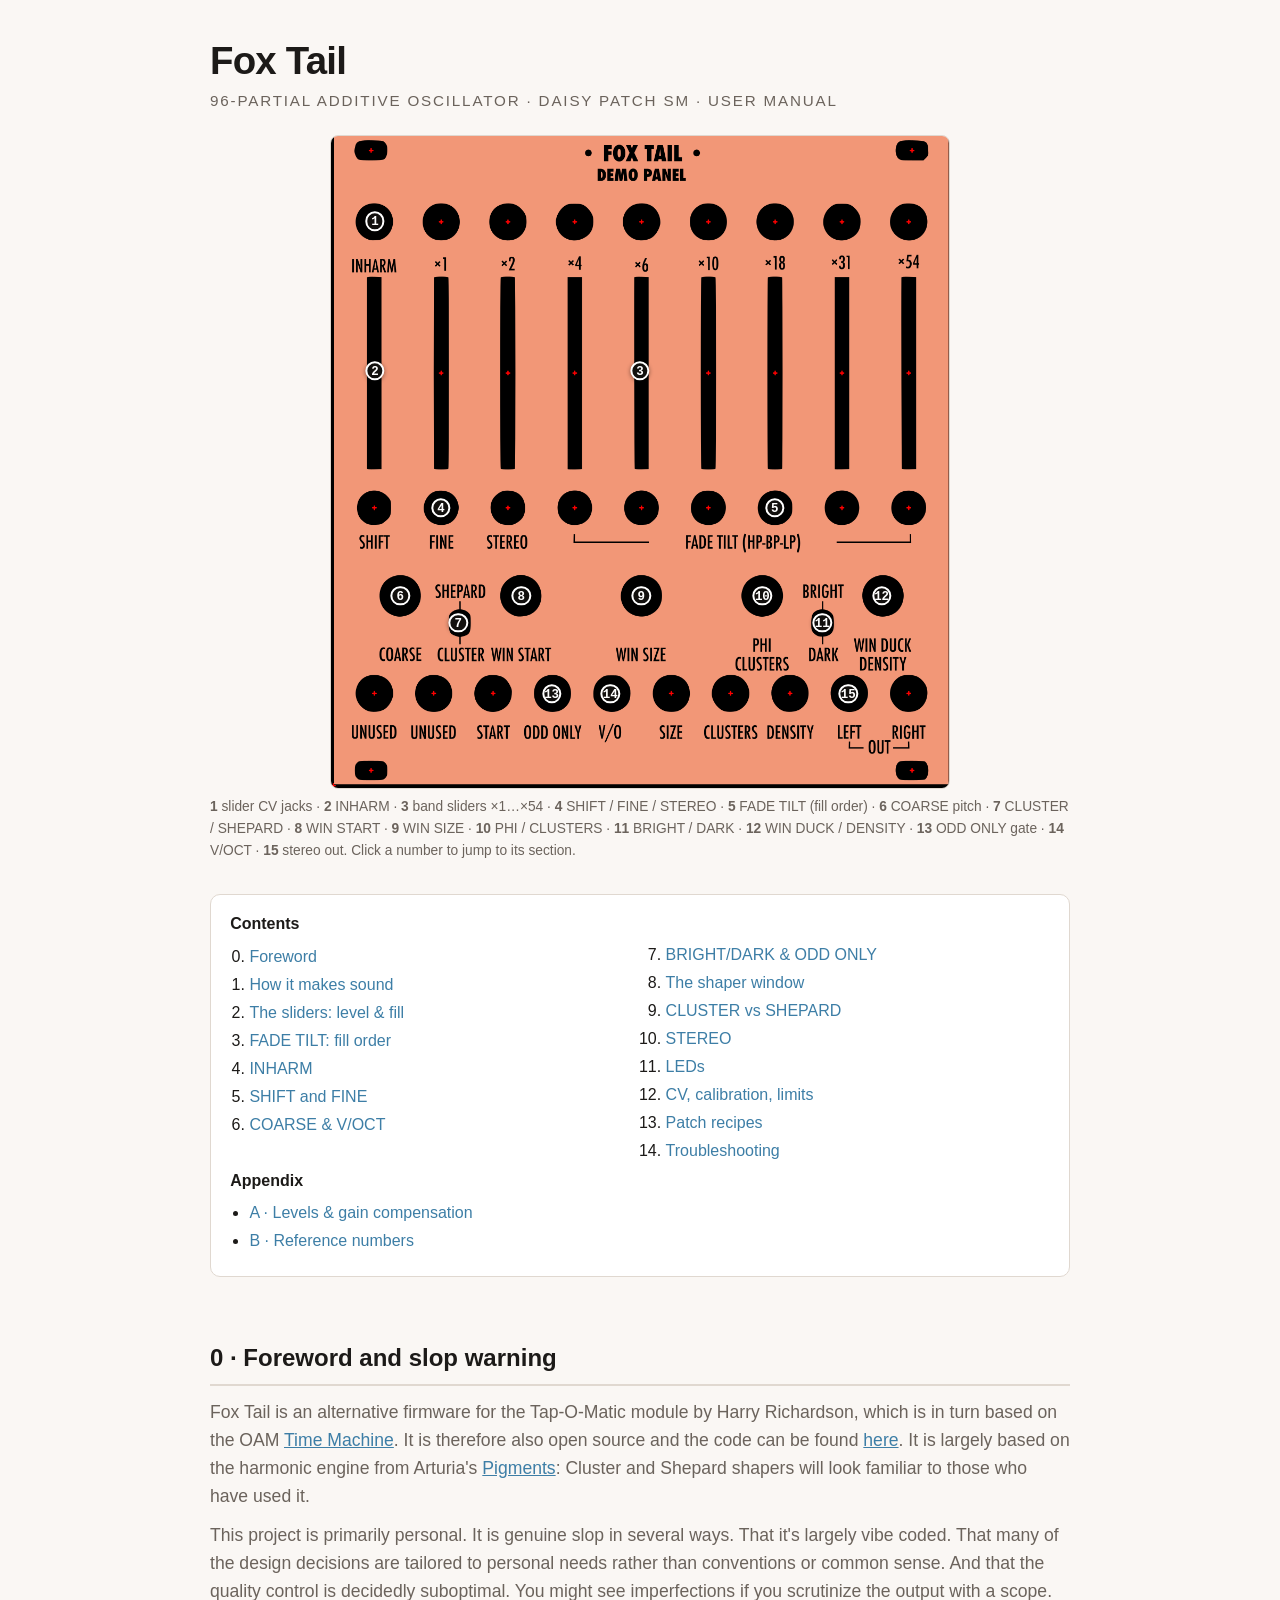
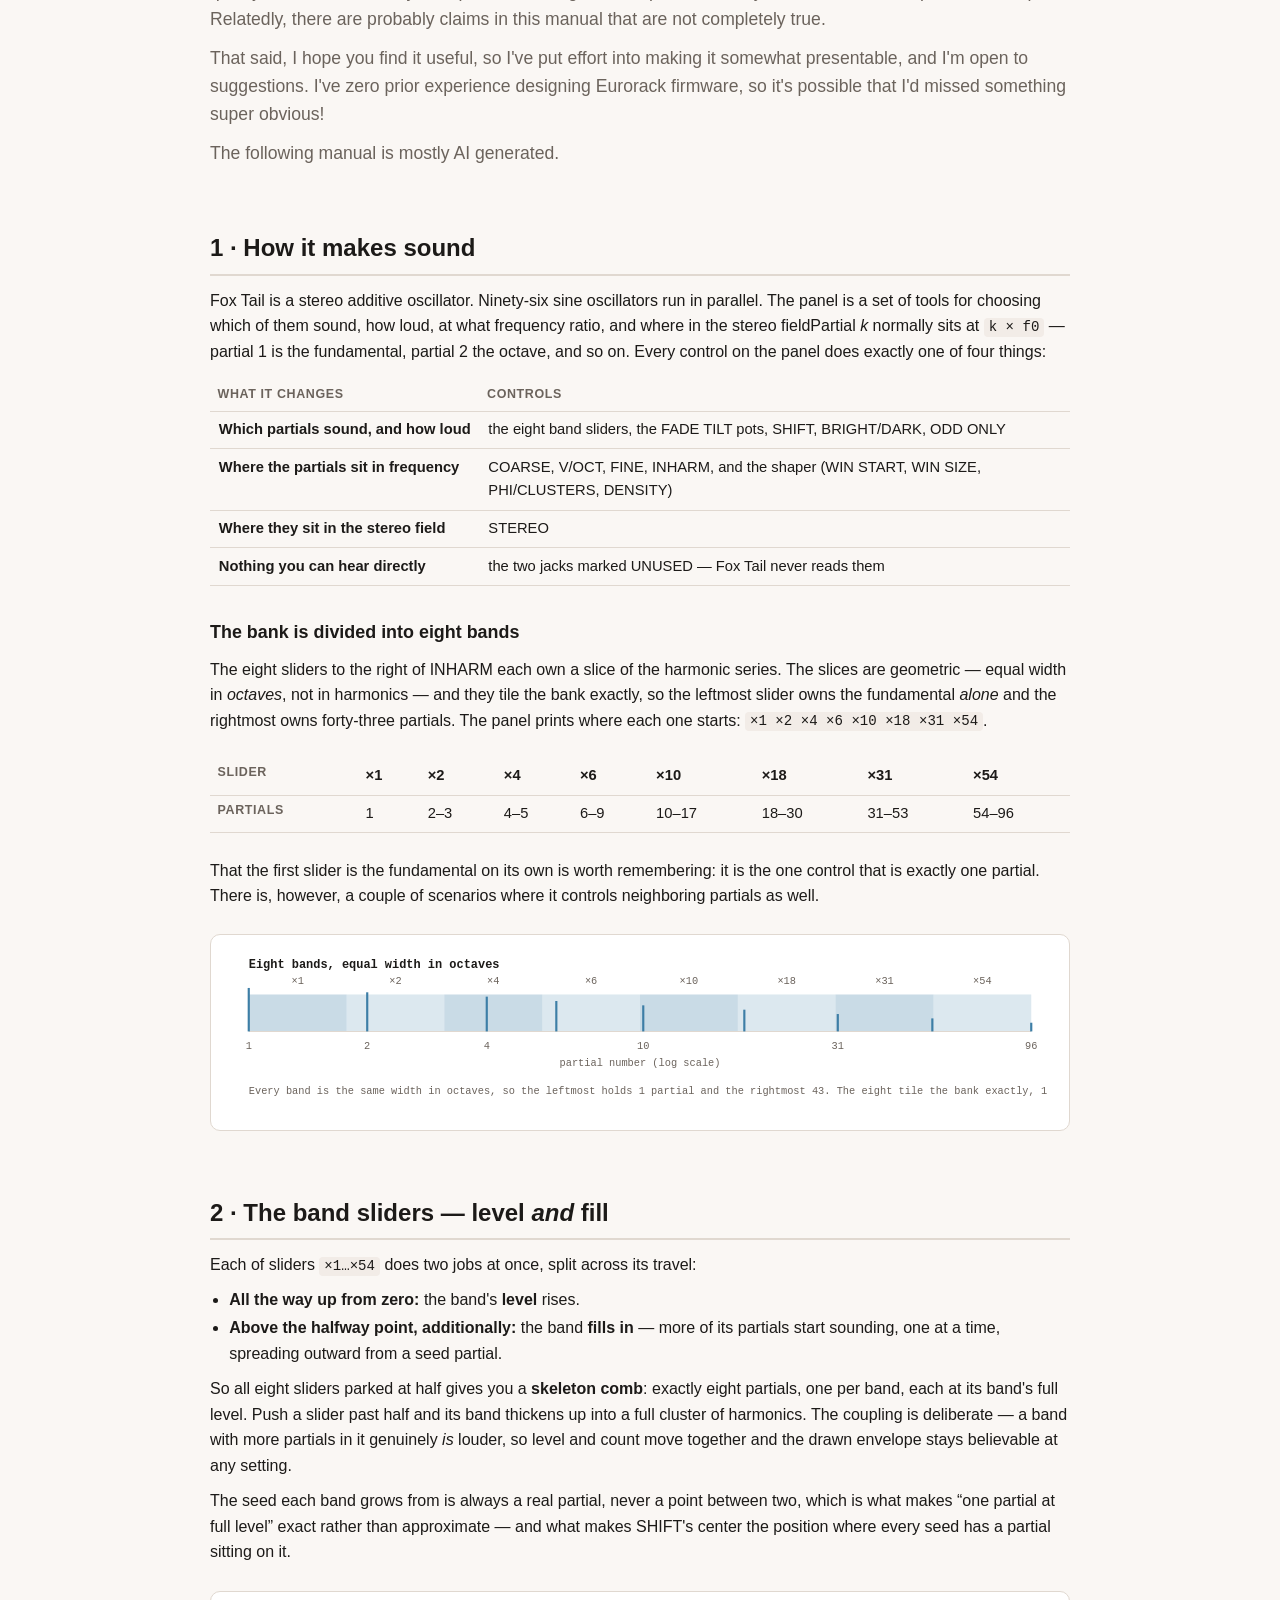
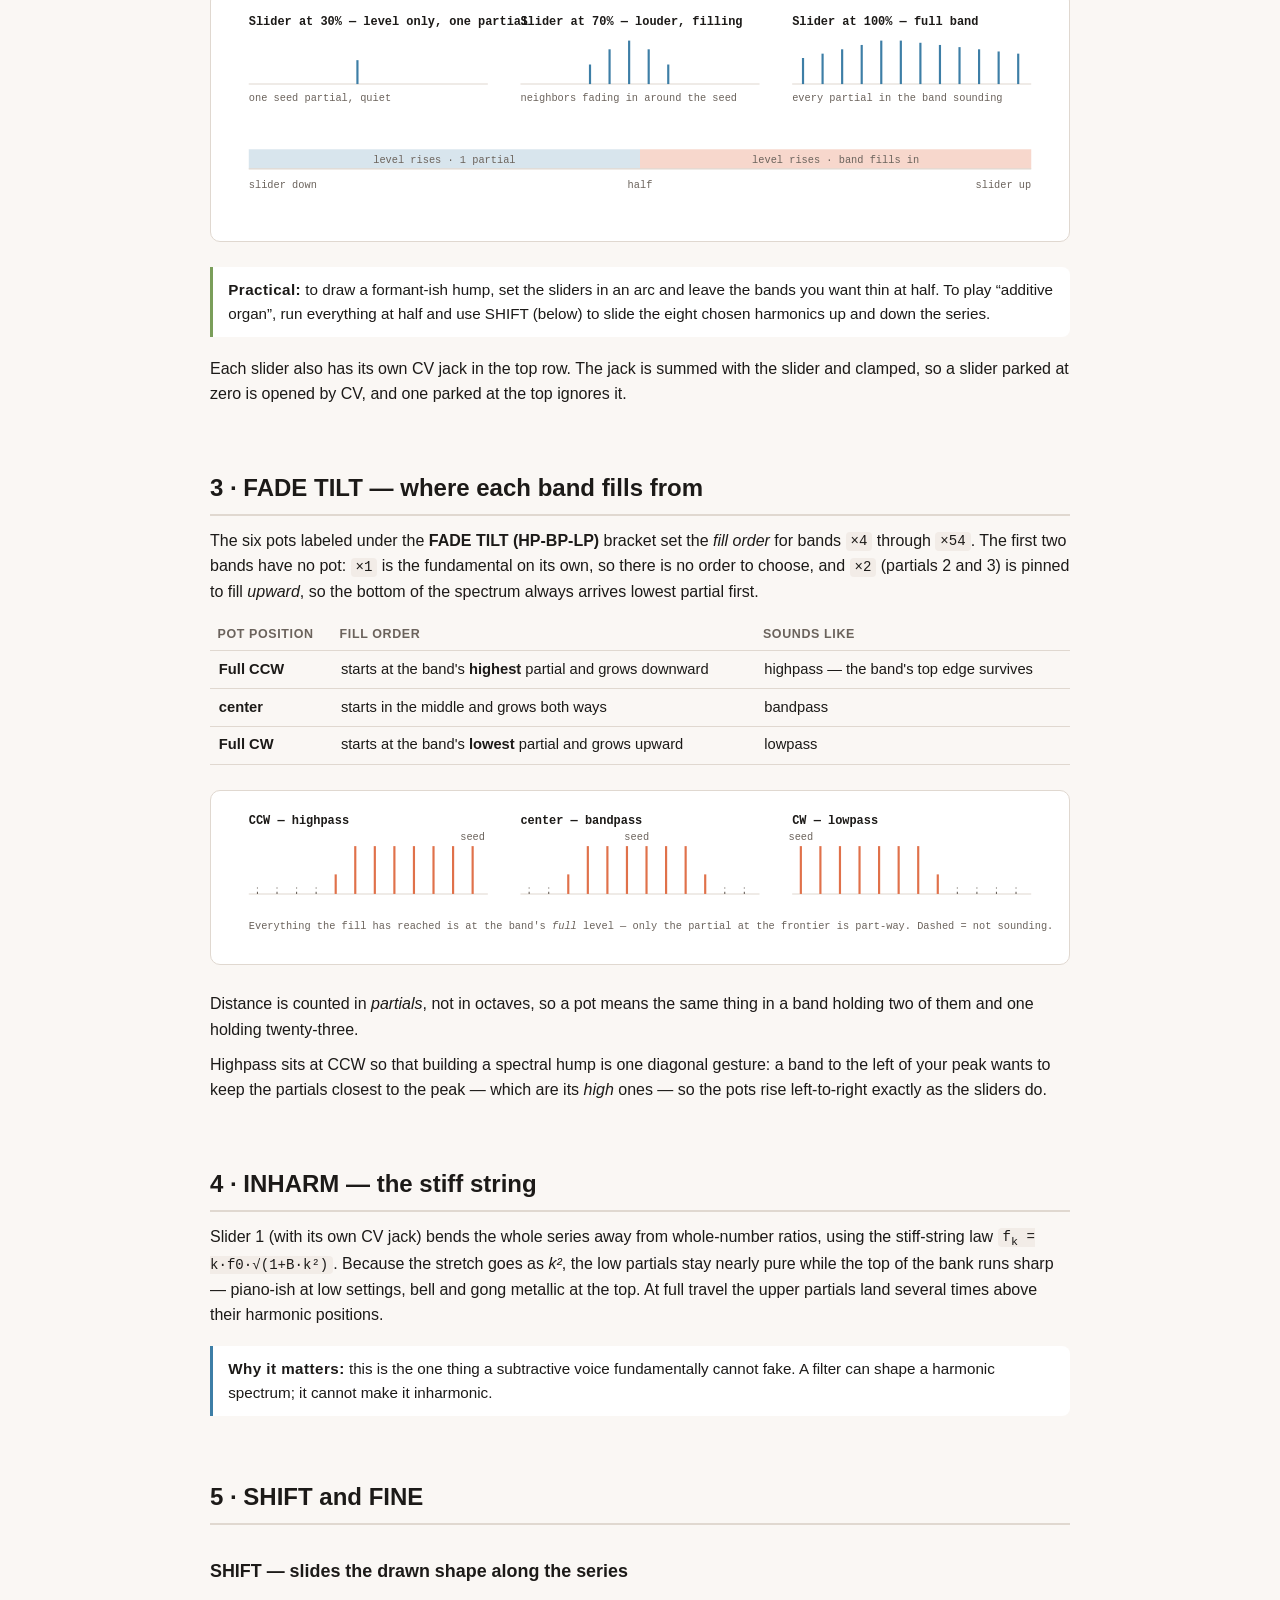
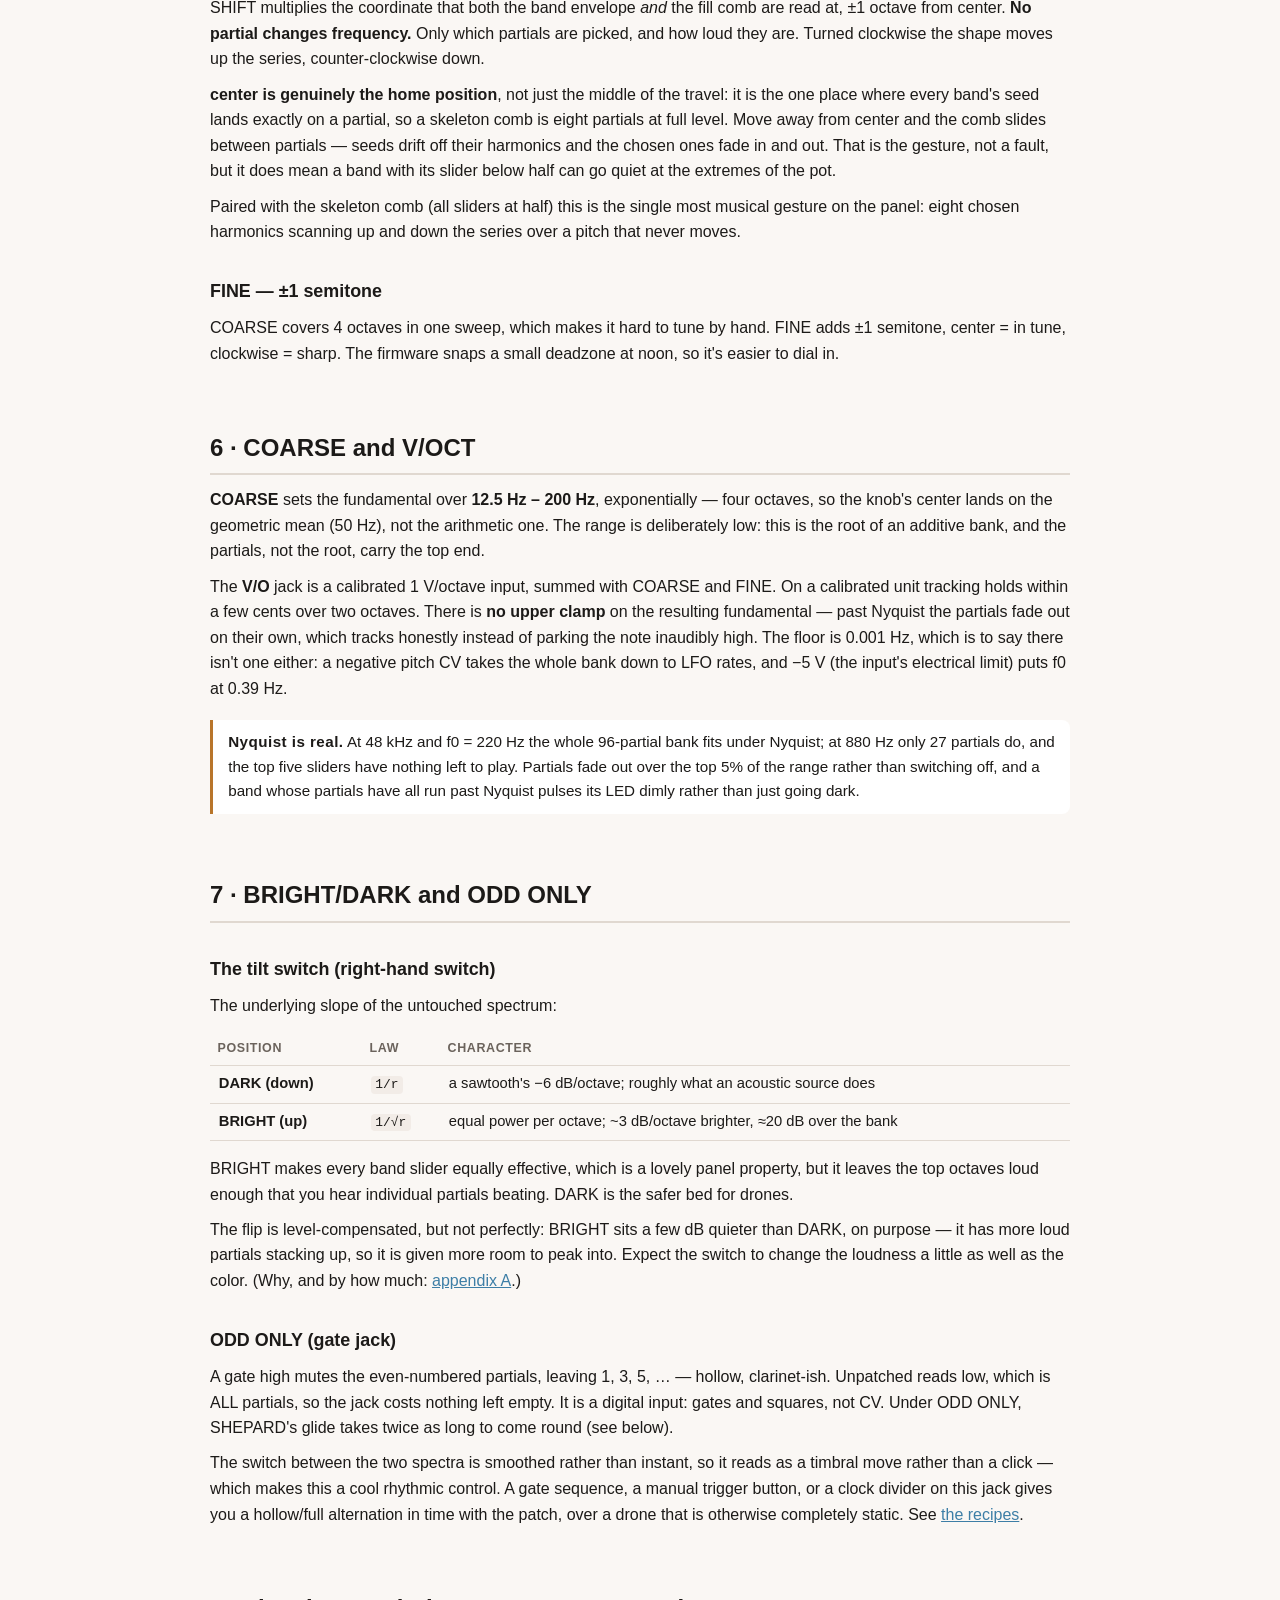
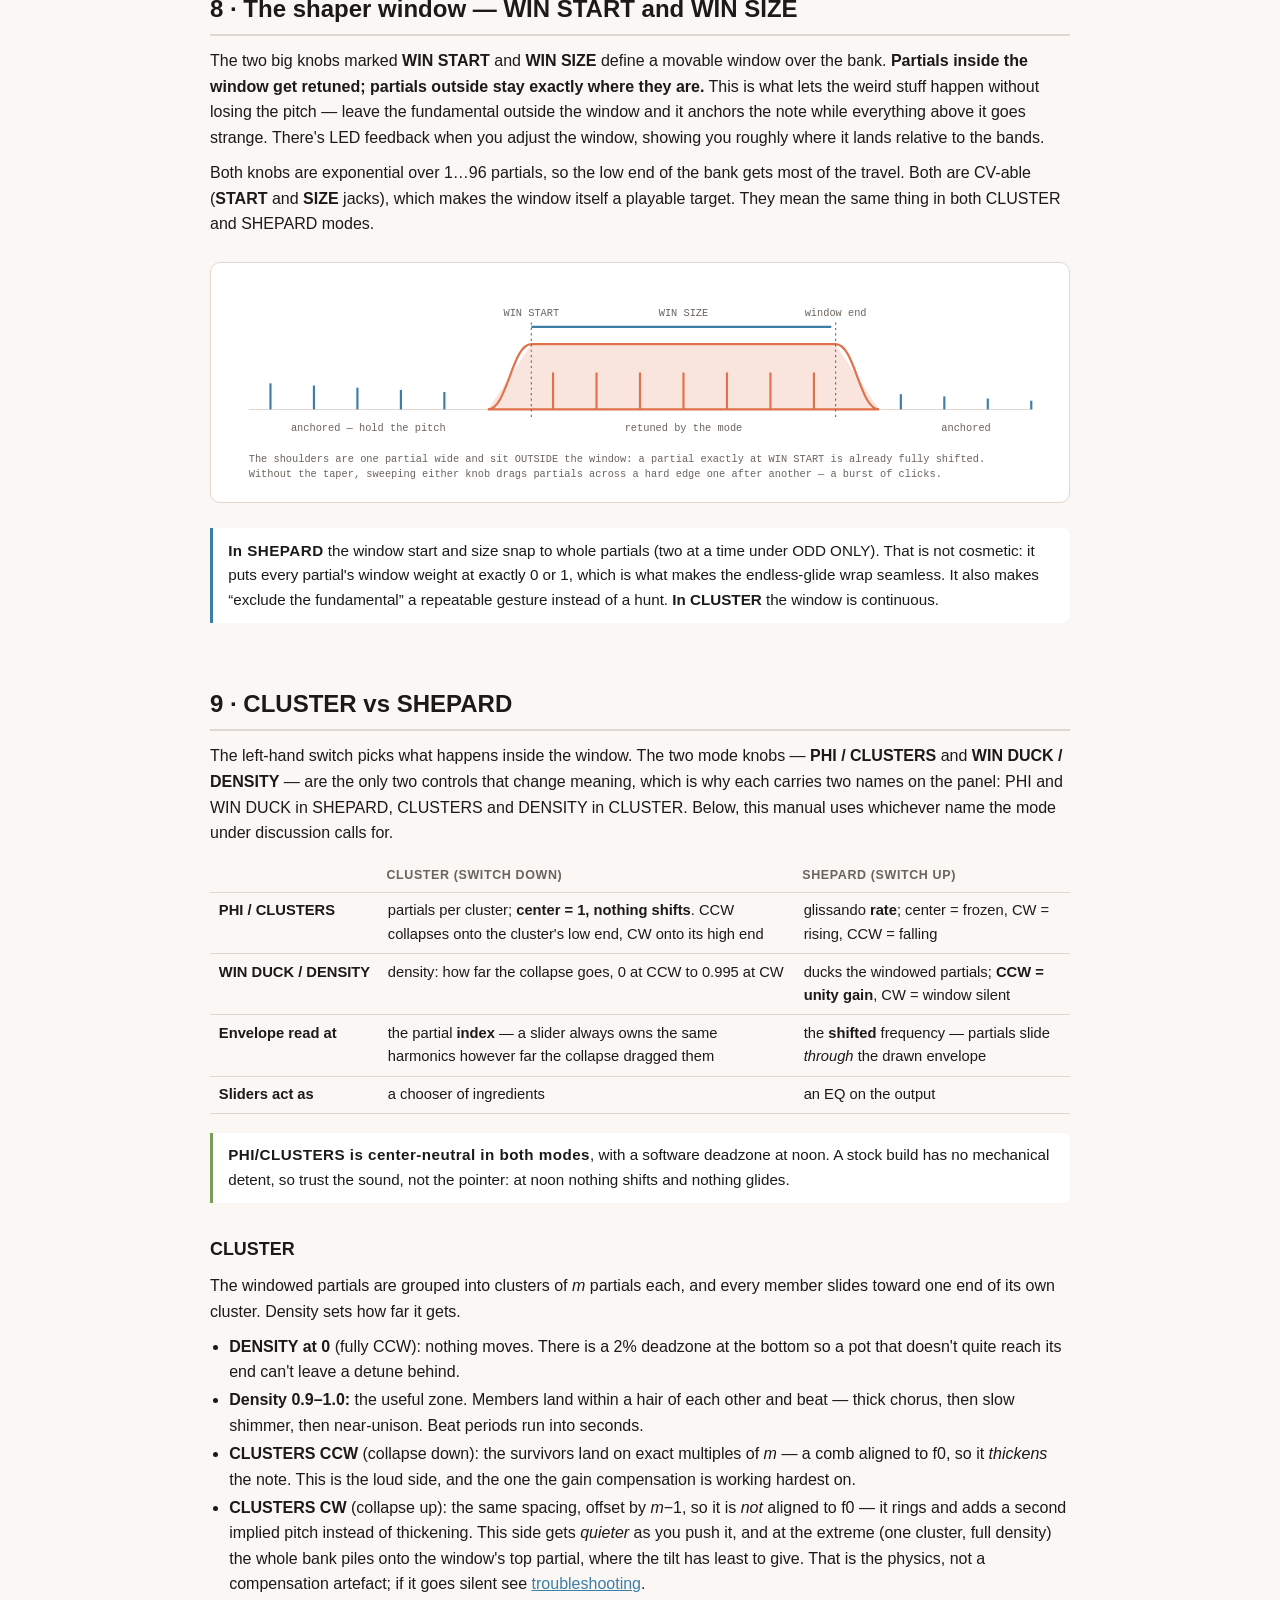
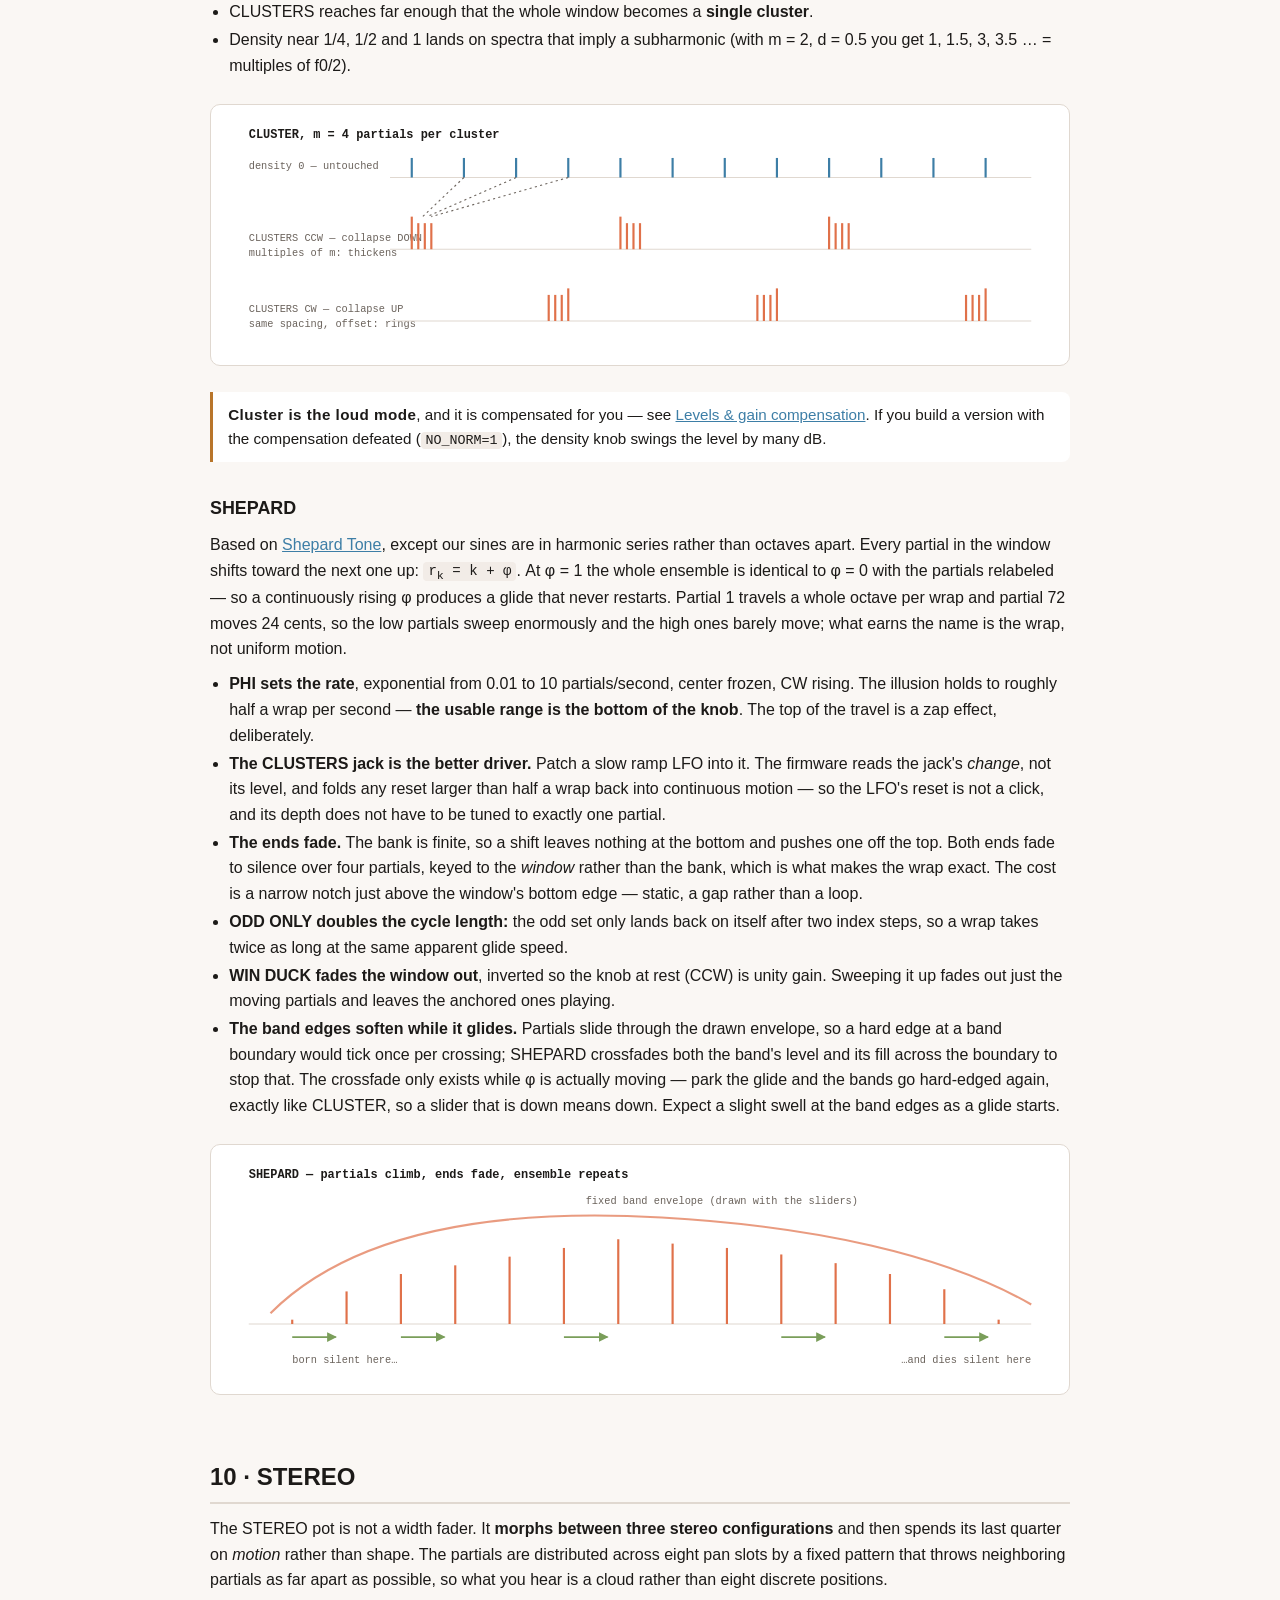
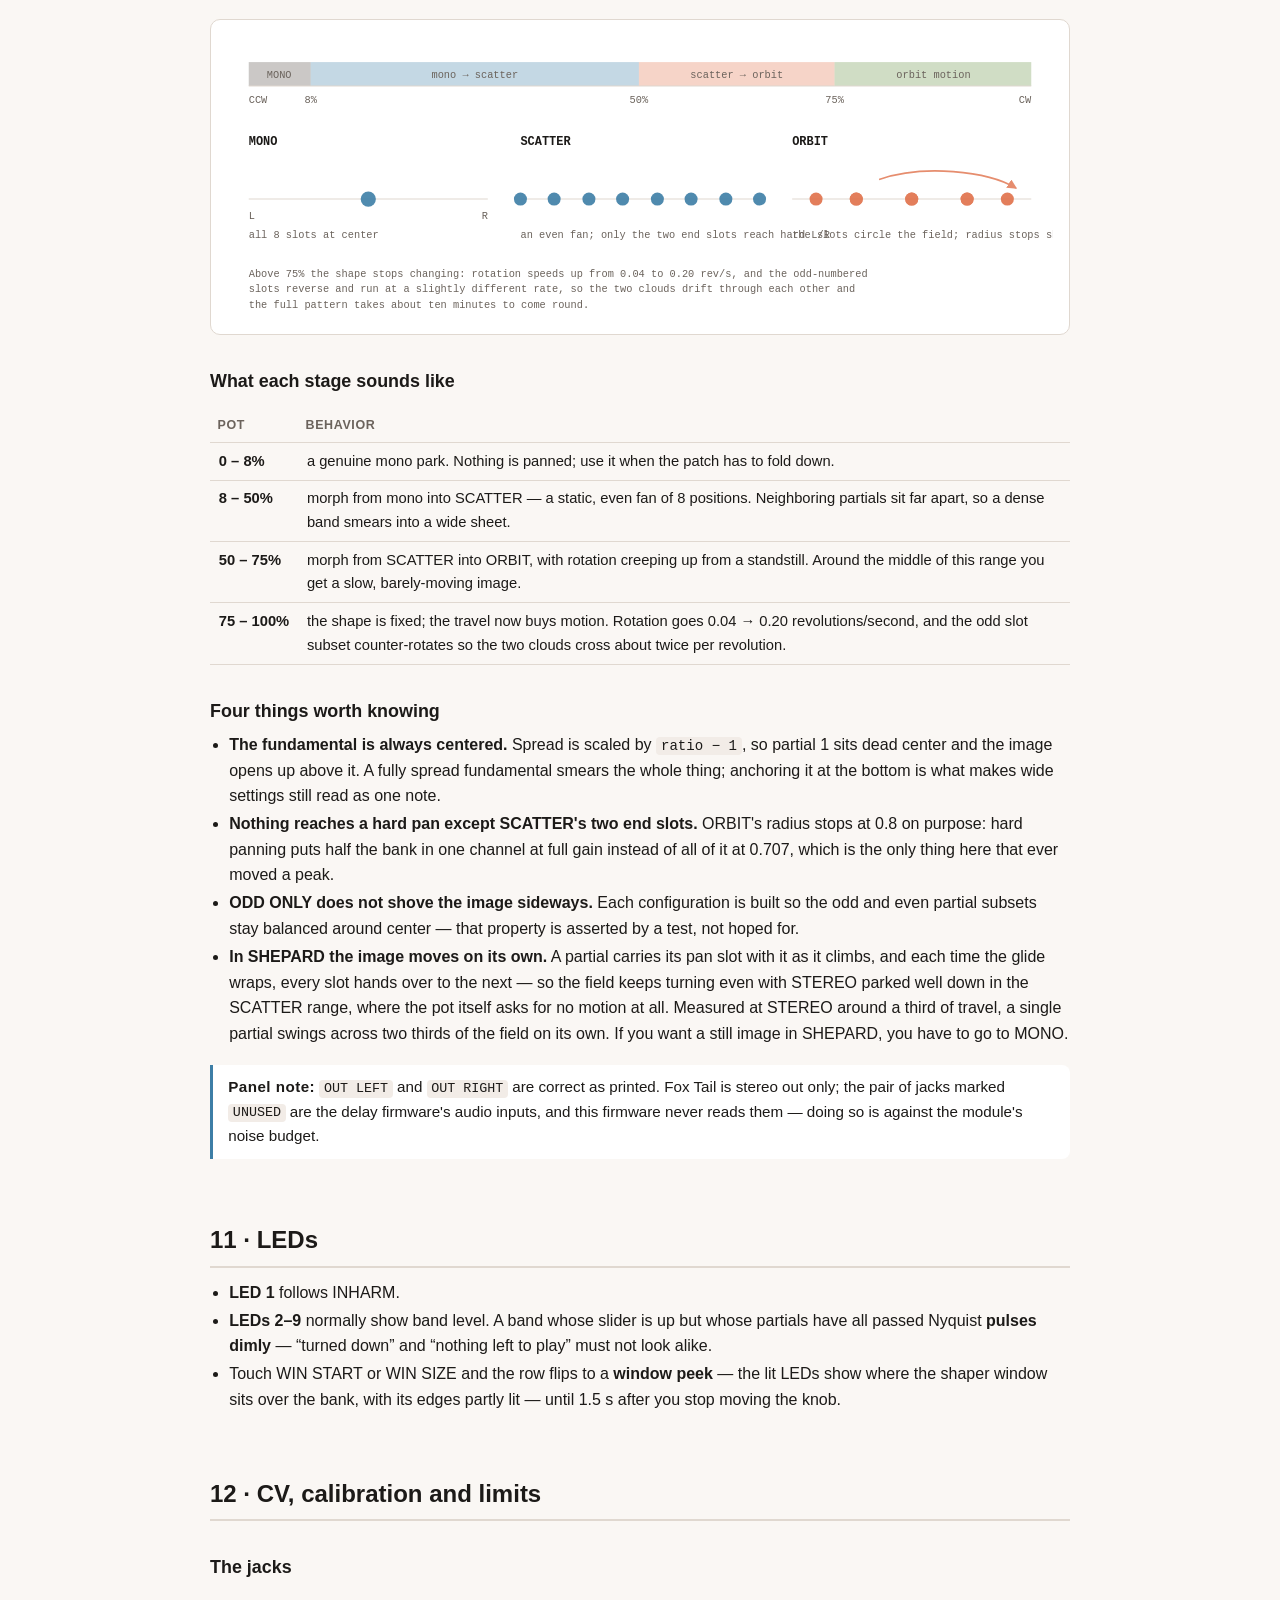
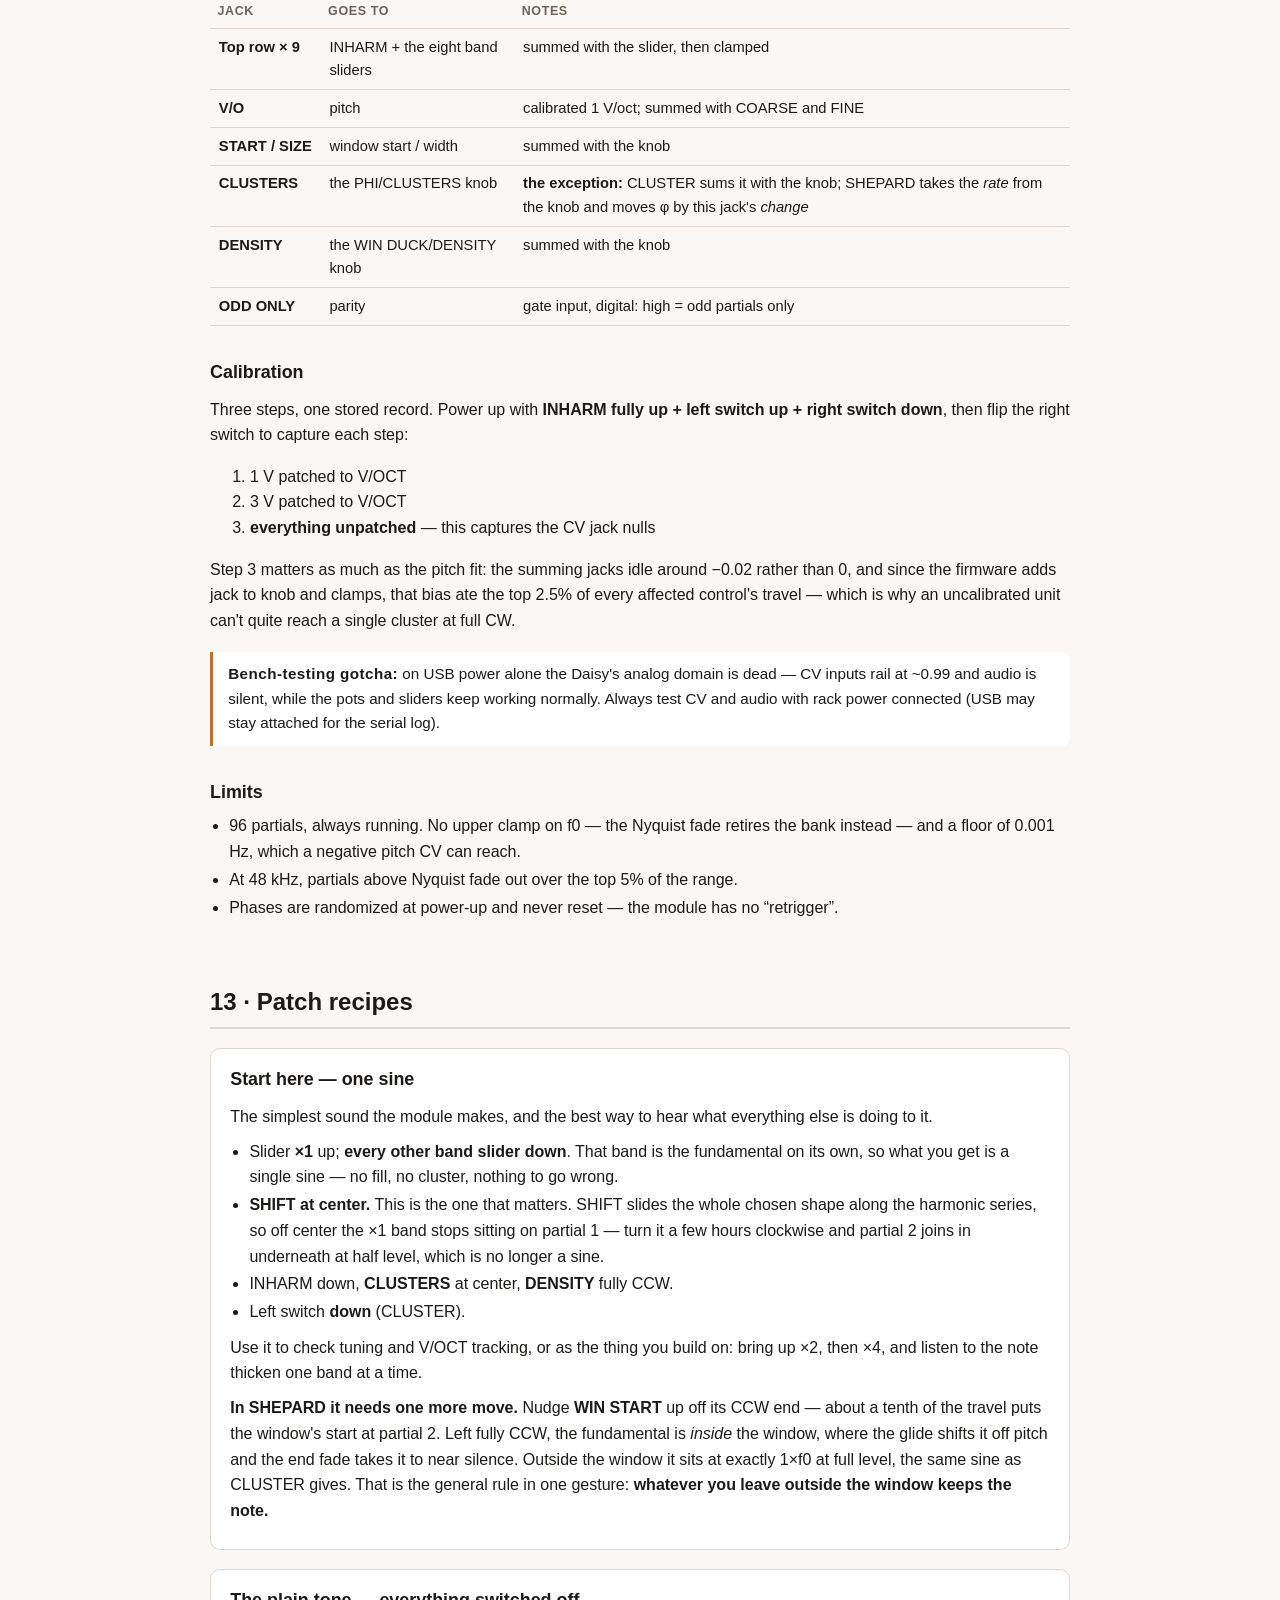
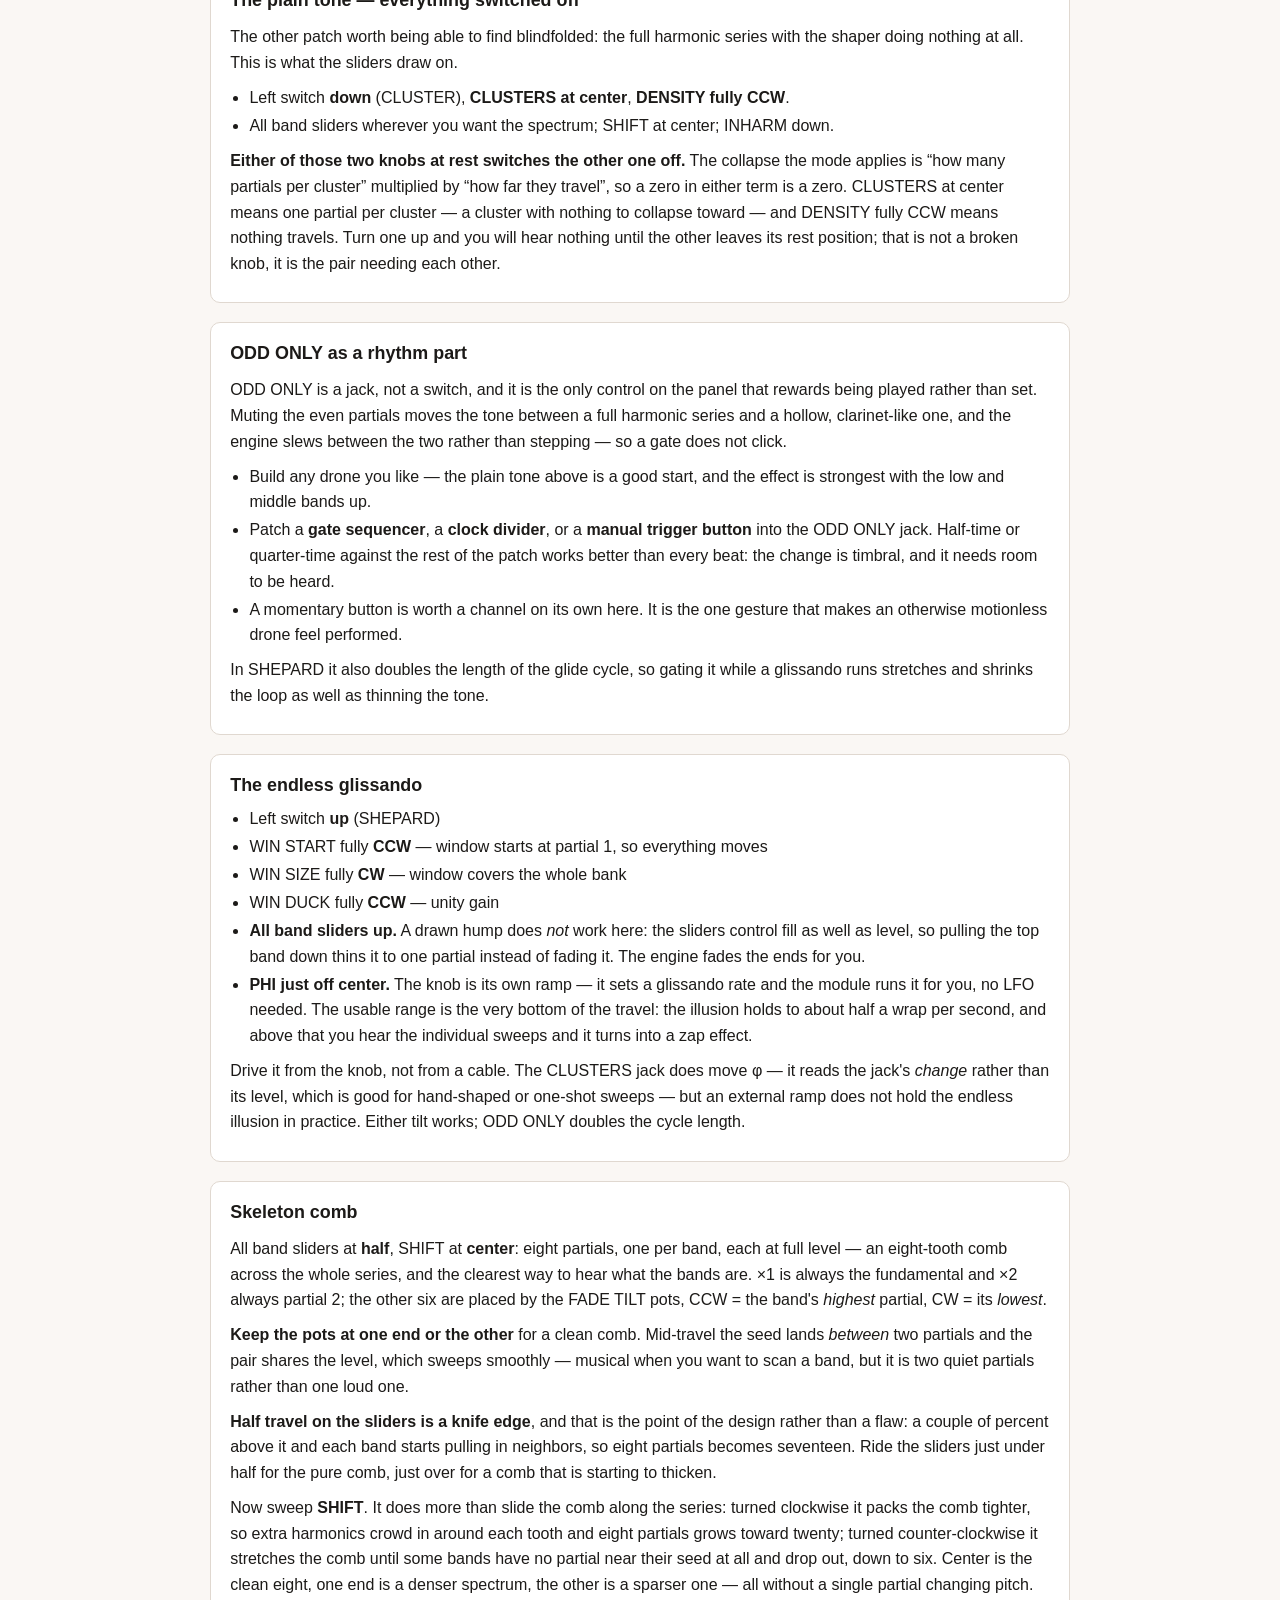
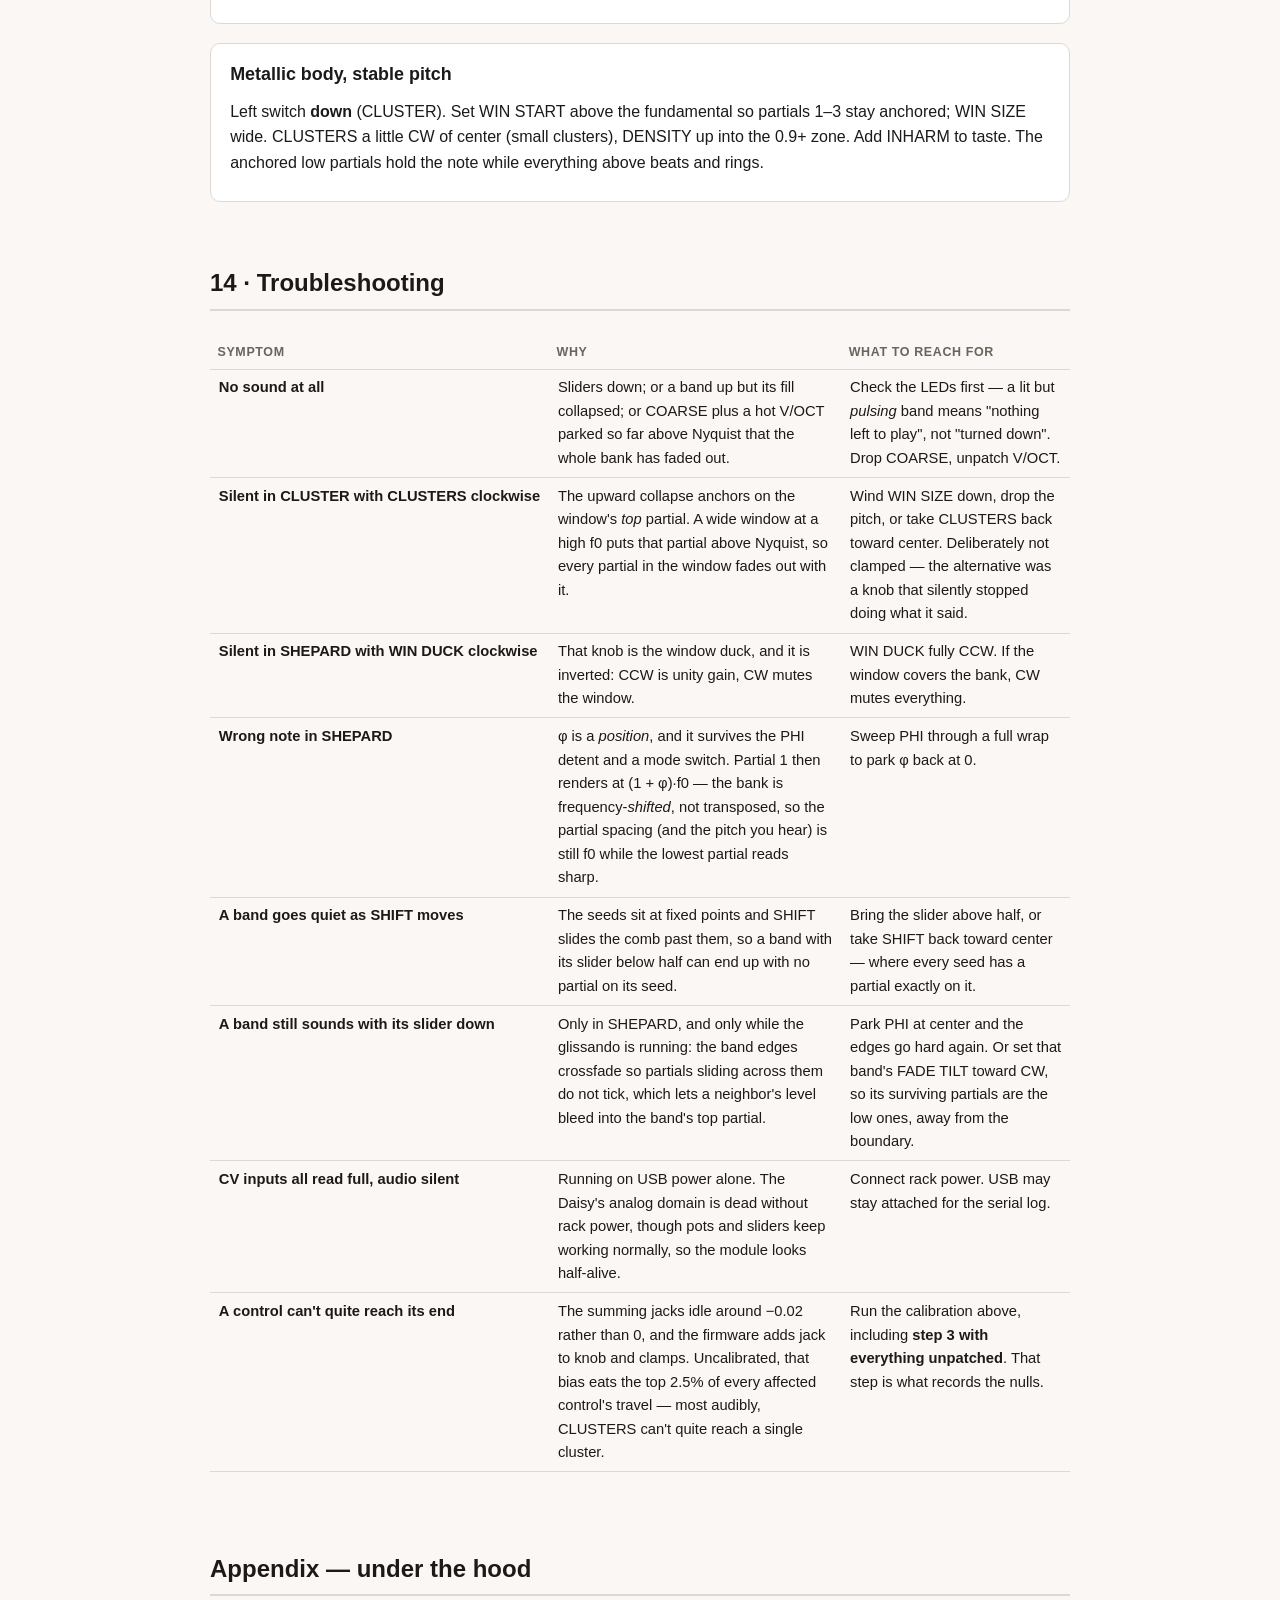
==== docs/fox-tail-manual.html @ 86668f43 "Fox Tail v0.9" ====
<!doctype html>
<html lang="en">
<head>
  <meta charset="utf-8">
  <meta name="viewport" content="width=device-width, initial-scale=1">
  <title>Fox Tail — user manual</title>
  <style>
    :root {
      --bg: #faf7f4;
      --fg: #1c1a18;
      --muted: #6b635c;
      --rule: #e0d8d0;
      --accent: #e0714a;
      --accent2: #3d7ea6;
      --accent3: #7a9e5a;
      --warn: #b8752a;
      --card: #fff;
      --code: #f2ece7;
    }

    @media (prefers-color-scheme: dark) {
      :root {
        --bg: #16140f;
        --fg: #ece7e1;
        --muted: #9d938a;
        --rule: #332e28;
        --accent: #f08a5f;
        --accent2: #6fb2d8;
        --accent3: #9fc47a;
        --warn: #e0a75c;
        --card: #1e1b16;
        --code: #241f1a;
      }
    }

    * {
      box-sizing: border-box
    }

    html {
      scroll-behavior: smooth
    }

    body {
      margin: 0;
      background: var(--bg);
      color: var(--fg);
      font: 16px/1.6 -apple-system, BlinkMacSystemFont, "Segoe UI", Helvetica, Arial, sans-serif;
    }

    .wrap {
      max-width: 900px;
      margin: 0 auto;
      padding: 2rem 1.25rem 6rem
    }

    h1 {
      font-size: 2.4rem;
      line-height: 1.1;
      margin: .2em 0 .1em;
      letter-spacing: -.02em
    }

    h1 .sub {
      display: block;
      font-size: .95rem;
      font-weight: 400;
      letter-spacing: .12em;
      text-transform: uppercase;
      color: var(--muted);
      margin-top: .7em
    }

    h2 {
      font-size: 1.5rem;
      margin: 2.6em 0 .5em;
      padding-bottom: .25em;
      border-bottom: 2px solid var(--rule)
    }

    h3 {
      font-size: 1.12rem;
      margin: 1.8em 0 .3em
    }

    h4 {
      font-size: 1rem;
      margin: 1.4em 0 .2em;
      color: var(--muted);
      text-transform: uppercase;
      letter-spacing: .06em
    }

    p {
      margin: .6em 0
    }

    a {
      color: var(--accent2)
    }

    code, kbd {
      background: var(--code);
      padding: .1em .35em;
      border-radius: 4px;
      font: .88em/1.4 ui-monospace, SFMono-Regular, Menlo, monospace
    }

    .lede {
      font-size: 1.1rem;
      color: var(--muted)
    }

    hr {
      border: 0;
      border-top: 1px solid var(--rule);
      margin: 2.5em 0
    }

    /* ---- table of contents ---- */
    nav.toc {
      background: var(--card);
      border: 1px solid var(--rule);
      border-radius: 10px;
      padding: 1rem 1.2rem;
      margin: 2rem 0
    }

    nav.toc ol {
      margin: .3em 0;
      padding-left: 1.2em;
      columns: 2;
      column-gap: 2rem
    }

    @media (max-width: 600px) {
      nav.toc ol {
        columns: 1
      }
    }

    nav.toc li {
      margin: .15em 0
    }

    nav.toc a {
      text-decoration: none
    }

    nav.toc a:hover {
      text-decoration: underline
    }

    /* ---- panel figure with hotspots ---- */
    figure {
      margin: 1.6em 0
    }

    figcaption {
      font-size: .86rem;
      color: var(--muted);
      margin-top: .5em
    }

    .panelwrap {
      position: relative;
      display: block;
      max-width: 620px;
      margin: 0 auto;
      border: 1px solid var(--rule);
      border-radius: 8px;
      overflow: hidden;
      background: #eda98a
    }

    .panelwrap img {
      display: block;
      width: 100%;
      height: auto
    }

    .hot {
      position: absolute;
      transform: translate(-50%, -50%);
      width: 1.55em;
      height: 1.55em;
      border-radius: 50%;
      background: #12100e;
      color: #fff;
      border: 2px solid #fff;
      font: 700 .78rem/1.45em ui-monospace, Menlo, monospace;
      text-align: center;
      text-decoration: none;
      box-shadow: 0 1px 4px rgba(0, 0, 0, .45)
    }

    .hot:hover {
      background: var(--accent2)
    }

    /* ---- tables ---- */
    table {
      border-collapse: collapse;
      width: 100%;
      margin: 1em 0;
      font-size: .92rem
    }

    th, td {
      text-align: left;
      padding: .45em .6em;
      border-bottom: 1px solid var(--rule);
      vertical-align: top
    }

    th {
      font-size: .78rem;
      text-transform: uppercase;
      letter-spacing: .05em;
      color: var(--muted)
    }

    td.k {
      white-space: nowrap;
      font-weight: 600
    }

    .scroll {
      overflow-x: auto
    }

    /* ---- callouts ---- */
    .note, .warn, .tip {
      border-left: 3px solid var(--accent2);
      background: var(--card);
      padding: .7em 1em;
      margin: 1.2em 0;
      border-radius: 0 8px 8px 0;
      font-size: .95rem
    }

    .warn {
      border-color: var(--warn)
    }

    .tip {
      border-color: var(--accent3)
    }

    .note b:first-child, .warn b:first-child, .tip b:first-child {
      letter-spacing: .03em
    }

    /* ---- diagrams ---- */
    svg {
      display: block;
      max-width: 100%;
      height: auto;
      margin: 0 auto
    }

    .dia {
      background: var(--card);
      border: 1px solid var(--rule);
      border-radius: 10px;
      padding: 1rem
    }

    text {
      fill: var(--fg);
      font: 11px ui-monospace, Menlo, monospace
    }

    text.small {
      font-size: 9.5px;
      fill: var(--muted)
    }

    text.ttl {
      font-size: 11px;
      font-weight: 700
    }

    .ax {
      stroke: var(--rule);
      stroke-width: 1
    }

    .par {
      stroke: var(--accent2);
      stroke-width: 2
    }

    .par2 {
      stroke: var(--accent);
      stroke-width: 2
    }

    .gh {
      stroke: var(--muted);
      stroke-width: 1;
      stroke-dasharray: 2 3
    }

    .fillA {
      fill: var(--accent)
    }

    .fillB {
      fill: var(--accent2)
    }

    .fillC {
      fill: var(--accent3)
    }

    .knob {
      fill: none;
      stroke: var(--fg);
      stroke-width: 1.5
    }

    .recipe {
      background: var(--card);
      border: 1px solid var(--rule);
      border-radius: 10px;
      padding: 1rem 1.2rem;
      margin: 1.2em 0
    }

    .recipe h3 {
      margin-top: 0
    }

    ul.tight {
      margin: .4em 0;
      padding-left: 1.2em
    }

    ul.tight li {
      margin: .15em 0
    }
  </style>
</head>
<body>
<div class="wrap">

  <h1>Fox Tail<span class="sub">96-partial additive oscillator · Daisy Patch SM · user manual</span></h1>

  <figure>
    <div class="panelwrap">
      <img src="../emulator/web/Fox-Tail.png" alt="Fox Tail front panel">
      <!-- hotspots: left%/top% measured against the 1161×1226 panel render -->
      <a class="hot" style="left:7.1%;top:13.1%" href="#cv">1</a>
      <a class="hot" style="left:7.1%;top:36%" href="#inharm">2</a>
      <a class="hot" style="left:50%;top:36%" href="#sliders">3</a>
      <a class="hot" style="left:17.8%;top:57%" href="#globalpots">4</a>
      <a class="hot" style="left:71.8%;top:57%" href="#fade">5</a>
      <a class="hot" style="left:11.2%;top:70.5%" href="#pitch">6</a>
      <a class="hot" style="left:20.6%;top:74.6%" href="#modes">7</a>
      <a class="hot" style="left:30.8%;top:70.5%" href="#window">8</a>
      <a class="hot" style="left:50.2%;top:70.5%" href="#window">9</a>
      <a class="hot" style="left:69.8%;top:70.5%" href="#modes">10</a>
      <a class="hot" style="left:79.5%;top:74.6%" href="#tilt">11</a>
      <a class="hot" style="left:89.1%;top:70.5%" href="#modes">12</a>
      <a class="hot" style="left:35.7%;top:85.5%" href="#tilt">13</a>
      <a class="hot" style="left:45.2%;top:85.5%" href="#pitch">14</a>
      <a class="hot" style="left:83.7%;top:85.5%" href="#stereo">15</a>
    </div>
    <figcaption>
      <b>1</b> slider CV jacks ·
      <b>2</b> INHARM ·
      <b>3</b> band sliders ×1…×54 ·
      <b>4</b> SHIFT / FINE / STEREO ·
      <b>5</b> FADE TILT (fill order) ·
      <b>6</b> COARSE pitch ·
      <b>7</b> CLUSTER / SHEPARD ·
      <b>8</b> WIN START ·
      <b>9</b> WIN SIZE ·
      <b>10</b> PHI / CLUSTERS ·
      <b>11</b> BRIGHT / DARK ·
      <b>12</b> WIN DUCK / DENSITY ·
      <b>13</b> ODD ONLY gate ·
      <b>14</b> V/OCT ·
      <b>15</b> stereo out.
      Click a number to jump to its section.
    </figcaption>
  </figure>

  <nav class="toc">
    <b>Contents</b>
    <ol start="0">
      <li><a href="#intro">Foreword</a></li>
      <li><a href="#overview">How it makes sound</a></li>
      <li><a href="#sliders">The sliders: level &amp; fill</a></li>
      <li><a href="#fade">FADE TILT: fill order</a></li>
      <li><a href="#inharm">INHARM</a></li>
      <li><a href="#globalpots">SHIFT and FINE</a></li>
      <li><a href="#pitch">COARSE &amp; V/OCT</a></li>
      <li><a href="#tilt">BRIGHT/DARK &amp; ODD ONLY</a></li>
      <li><a href="#window">The shaper window</a></li>
      <li><a href="#modes">CLUSTER vs SHEPARD</a></li>
      <li><a href="#stereo">STEREO</a></li>
      <li><a href="#leds">LEDs</a></li>
      <li><a href="#cv">CV, calibration, limits</a></li>
      <li><a href="#recipes">Patch recipes</a></li>
      <li><a href="#trouble">Troubleshooting</a></li>
    </ol>
    <b>Appendix</b>
    <ul class="tight">
      <li><a href="#gain">A · Levels &amp; gain compensation</a></li>
      <li><a href="#ref">B · Reference numbers</a></li>
    </ul>
  </nav>
  <h2 id="intro">0 · Foreword and slop warning</h2>
  <p class="lede">Fox Tail is an alternative firmware for the Tap-O-Matic module by Harry Richardson, which is in turn based on the OAM 
    <a href="https://oamodular.org/products/time-machine">Time Machine</a>.
    It is therefore also open source and the code can be found <a href="https://github.com/ahorseinahospital/Tap-O-Matic-playground">here</a>.
    It is largely based on the harmonic engine from Arturia's <a href="https://www.arturia.com/products/software-instruments/pigments/overview">Pigments</a>: 
    Cluster and Shepard shapers will look familiar to those who have used it.
  </p>
  <p class="lede">
    This project is primarily personal. It is genuine slop in several ways. That it's largely vibe coded. That many of the design decisions are tailored to personal needs
    rather than conventions or common sense. And that the quality control is decidedly suboptimal. You might see imperfections if you scrutinize the output with a scope.
    Relatedly, there are probably claims in this manual that are not completely true.
  </p>
  <p class="lede">
    That said, I hope you find it useful, so I've put effort into making it somewhat presentable, and I'm open to suggestions.
    I've zero prior experience designing Eurorack firmware, so it's possible that I'd missed something super obvious!
  </p>
  <p class="lede">
    The following manual is mostly AI generated.
  </p>
  <h2 id="overview">1 · How it makes sound</h2>

  <p>Fox Tail is a stereo additive oscillator. Ninety-six sine oscillators run in parallel.
    The panel is a set of tools for choosing which of them sound,
    how loud, at what frequency ratio, and where in the stereo fieldPartial <i>k</i> normally sits at
    <code>k × f0</code> — partial 1 is the fundamental, partial 2 the octave, and so on.
    Every control on the panel does exactly one of four things:</p>

  <table>
    <tr>
      <th>What it changes</th>
      <th>Controls</th>
    </tr>
    <tr>
      <td class="k">Which partials sound, and how loud</td>
      <td>the eight band sliders, the FADE TILT pots, SHIFT, BRIGHT/DARK, ODD ONLY</td>
    </tr>
    <tr>
      <td class="k">Where the partials sit in frequency</td>
      <td>COARSE, V/OCT, FINE, INHARM, and the shaper (WIN START, WIN SIZE, PHI/CLUSTERS, DENSITY)</td>
    </tr>
    <tr>
      <td class="k">Where they sit in the stereo field</td>
      <td>STEREO</td>
    </tr>
    <tr>
      <td class="k">Nothing you can hear directly</td>
      <td>the two jacks marked UNUSED — Fox Tail never reads them</td>
    </tr>
  </table>

  <h3>The bank is divided into eight bands</h3>
  <p>The eight sliders to the right of INHARM each own a slice of the harmonic series. The slices are
    geometric — equal width in <em>octaves</em>, not in harmonics — and they tile the bank exactly, so the
    leftmost slider owns the fundamental <em>alone</em> and the rightmost owns forty-three partials. The
    panel prints where each one starts: <code>×1 ×2 ×4 ×6 ×10 ×18 ×31 ×54</code>.</p>

  <div class="scroll">
    <table>
      <tr>
        <th>Slider</th>
        <td class="k">×1</td>
        <td class="k">×2</td>
        <td class="k">×4</td>
        <td class="k">×6</td>
        <td class="k">×10</td>
        <td class="k">×18</td>
        <td class="k">×31</td>
        <td class="k">×54</td>
      </tr>
      <tr>
        <th>Partials</th>
        <td>1</td>
        <td>2–3</td>
        <td>4–5</td>
        <td>6–9</td>
        <td>10–17</td>
        <td>18–30</td>
        <td>31–53</td>
        <td>54–96</td>
      </tr>
    </table>
  </div>

  <p>That the first slider is the fundamental on its own is worth remembering: it is the one control that
    is exactly one partial. There is, however, a couple of scenarios where it controls neighboring partials as well. </p>

  <figure class="dia">
    <svg viewBox="0 0 760 150" role="img" aria-label="Eight geometric bands tiling 96 partials">
      <!-- one band per 90px: each is exactly log2(96)/8 = 0.82 octaves wide -->
      <g>
        <rect x="20" y="40" width="90" height="34" fill="var(--accent2)" opacity=".28"/>
        <rect x="110" y="40" width="90" height="34" fill="var(--accent2)" opacity=".18"/>
        <rect x="200" y="40" width="90" height="34" fill="var(--accent2)" opacity=".28"/>
        <rect x="290" y="40" width="90" height="34" fill="var(--accent2)" opacity=".18"/>
        <rect x="380" y="40" width="90" height="34" fill="var(--accent2)" opacity=".28"/>
        <rect x="470" y="40" width="90" height="34" fill="var(--accent2)" opacity=".18"/>
        <rect x="560" y="40" width="90" height="34" fill="var(--accent2)" opacity=".28"/>
        <rect x="650" y="40" width="90" height="34" fill="var(--accent2)" opacity=".18"/>
      </g>
      <line class="ax" x1="20" y1="74" x2="740" y2="74"/>
      <!-- the first partial of each band, log spaced: x = 20 + 720*log2(k)/log2(96) -->
      <g>
        <line class="par" x1="20" y1="74" x2="20" y2="34"/>
        <line class="par" x1="129" y1="74" x2="129" y2="38"/>
        <line class="par" x1="239" y1="74" x2="239" y2="42"/>
        <line class="par" x1="303" y1="74" x2="303" y2="46"/>
        <line class="par" x1="383" y1="74" x2="383" y2="50"/>
        <line class="par" x1="476" y1="74" x2="476" y2="54"/>
        <line class="par" x1="562" y1="74" x2="562" y2="58"/>
        <line class="par" x1="649" y1="74" x2="649" y2="62"/>
        <line class="par" x1="740" y1="74" x2="740" y2="66"/>
      </g>
      <text class="small" x="20" y="90" text-anchor="middle">1</text>
      <text class="small" x="129" y="90" text-anchor="middle">2</text>
      <text class="small" x="239" y="90" text-anchor="middle">4</text>
      <text class="small" x="383" y="90" text-anchor="middle">10</text>
      <text class="small" x="562" y="90" text-anchor="middle">31</text>
      <text class="small" x="740" y="90" text-anchor="middle">96</text>
      <text class="small" x="380" y="106" text-anchor="middle">partial number (log scale)</text>
      <!-- slider labels, centered on the band each one owns -->
      <g>
        <text class="small" x="65" y="30" text-anchor="middle">×1</text>
        <text class="small" x="155" y="30" text-anchor="middle">×2</text>
        <text class="small" x="245" y="30" text-anchor="middle">×4</text>
        <text class="small" x="335" y="30" text-anchor="middle">×6</text>
        <text class="small" x="425" y="30" text-anchor="middle">×10</text>
        <text class="small" x="515" y="30" text-anchor="middle">×18</text>
        <text class="small" x="605" y="30" text-anchor="middle">×31</text>
        <text class="small" x="695" y="30" text-anchor="middle">×54</text>
      </g>
      <text class="ttl" x="20" y="16">Eight bands, equal width in octaves</text>
      <text class="small" x="20" y="132">Every band is the same width in octaves, so the leftmost holds 1 partial and the rightmost 43. The eight tile the bank exactly, 1 to 96.</text>
    </svg>
  </figure>

  <h2 id="sliders">2 · The band sliders — level <em>and</em> fill</h2>

  <p>Each of sliders <code>×1…×54</code> does two jobs at once, split across its travel:</p>

  <ul class="tight">
    <li><b>All the way up from zero:</b> the band's <b>level</b> rises.</li>
    <li><b>Above the halfway point, additionally:</b> the band <b>fills in</b> — more of its partials
      start sounding, one at a time, spreading outward from a seed partial.
    </li>
  </ul>

  <p>So all eight sliders parked at half gives you a <b>skeleton comb</b>: exactly eight partials, one per
    band, each at its band's full level. Push a slider past half and its band thickens up into a full
    cluster of harmonics. The coupling is deliberate — a band with more partials in it genuinely
    <em>is</em> louder, so level and count move together and the drawn envelope stays believable at any
    setting.</p>

  <p>The seed each band grows from is always a real partial, never a point between two, which is what
    makes “one partial at full level” exact rather than approximate — and what makes SHIFT's center the
    position where every seed has a partial sitting on it.</p>

  <figure class="dia">
    <svg viewBox="0 0 760 200" role="img" aria-label="Slider travel: level below half, fill above half">
      <g>
        <text class="ttl" x="20" y="16">Slider at 30% — level only, one partial</text>
        <line class="ax" x1="20" y1="70" x2="240" y2="70"/>
        <line class="par" x1="120" y1="70" x2="120" y2="48"/>
        <text class="small" x="20" y="86">one seed partial, quiet</text>
      </g>
      <g>
        <text class="ttl" x="270" y="16">Slider at 70% — louder, filling</text>
        <line class="ax" x1="270" y1="70" x2="490" y2="70"/>
        <line class="par" x1="370" y1="70" x2="370" y2="30"/>
        <line class="par" x1="352" y1="70" x2="352" y2="38"/>
        <line class="par" x1="388" y1="70" x2="388" y2="38"/>
        <line class="par" x1="334" y1="70" x2="334" y2="52"/>
        <line class="par" x1="406" y1="70" x2="406" y2="52"/>
        <text class="small" x="270" y="86">neighbors fading in around the seed</text>
      </g>
      <g>
        <text class="ttl" x="520" y="16">Slider at 100% — full band</text>
        <line class="ax" x1="520" y1="70" x2="740" y2="70"/>
        <g class="par">
          <line x1="530" y1="70" x2="530" y2="46"/>
          <line x1="548" y1="70" x2="548" y2="42"/>
          <line x1="566" y1="70" x2="566" y2="38"/>
          <line x1="584" y1="70" x2="584" y2="34"/>
          <line x1="602" y1="70" x2="602" y2="30"/>
          <line x1="620" y1="70" x2="620" y2="30"/>
          <line x1="638" y1="70" x2="638" y2="32"/>
          <line x1="656" y1="70" x2="656" y2="34"/>
          <line x1="674" y1="70" x2="674" y2="36"/>
          <line x1="692" y1="70" x2="692" y2="38"/>
          <line x1="710" y1="70" x2="710" y2="40"/>
          <line x1="728" y1="70" x2="728" y2="42"/>
        </g>
        <text class="small" x="520" y="86">every partial in the band sounding</text>
      </g>
      <!-- travel bar -->
      <g>
        <rect x="20" y="130" width="360" height="18" fill="var(--accent2)" opacity=".2"/>
        <rect x="380" y="130" width="360" height="18" fill="var(--accent)" opacity=".28"/>
        <line class="ax" x1="20" y1="148" x2="740" y2="148"/>
        <text class="small" x="200" y="143" text-anchor="middle">level rises · 1 partial</text>
        <text class="small" x="560" y="143" text-anchor="middle">level rises · band fills in</text>
        <text class="small" x="20" y="166">slider down</text>
        <text class="small" x="380" y="166" text-anchor="middle">half</text>
        <text class="small" x="740" y="166" text-anchor="end">slider up</text>
      </g>
    </svg>
  </figure>

  <div class="tip"><b>Practical:</b> to draw a formant-ish hump, set the sliders in an arc and leave the
    bands you want thin at half. To play “additive organ”, run everything at half and use SHIFT (below)
    to slide the eight chosen harmonics up and down the series.
  </div>

  <p>Each slider also has its own CV jack in the top row. The jack is summed with the slider and
    clamped, so a slider parked at zero is opened by CV, and one parked at the top ignores it.</p>

  <h2 id="fade">3 · FADE TILT — where each band fills from</h2>

  <p>The six pots labeled under the <b>FADE TILT (HP-BP-LP)</b> bracket set the <em>fill order</em> for
    bands <code>×4</code> through <code>×54</code>. The first two bands have no pot: <code>×1</code> is the
    fundamental on its own, so there is no order to choose, and <code>×2</code> (partials 2 and 3) is
    pinned to fill <em>upward</em>, so the bottom of the spectrum always arrives lowest partial first.</p>

  <table>
    <tr>
      <th>Pot position</th>
      <th>Fill order</th>
      <th>Sounds like</th>
    </tr>
    <tr>
      <td class="k">Full CCW</td>
      <td>starts at the band's <b>highest</b> partial and grows downward</td>
      <td>highpass — the band's top edge survives</td>
    </tr>
    <tr>
      <td class="k">center</td>
      <td>starts in the middle and grows both ways</td>
      <td>bandpass</td>
    </tr>
    <tr>
      <td class="k">Full CW</td>
      <td>starts at the band's <b>lowest</b> partial and grows upward</td>
      <td>lowpass</td>
    </tr>
  </table>

  <figure class="dia">
    <svg viewBox="0 0 760 130" role="img" aria-label="Fill order: highpass, bandpass, lowpass">
      <g>
        <text class="ttl" x="20" y="16">CCW — highpass</text>
        <line class="ax" x1="20" y1="80" x2="240" y2="80"/>
        <g class="gh">
          <line x1="28" y1="80" x2="28" y2="74"/>
          <line x1="46" y1="80" x2="46" y2="74"/>
          <line x1="64" y1="80" x2="64" y2="74"/>
          <line x1="82" y1="80" x2="82" y2="74"/>
        </g>
        <g class="par2">
          <line x1="100" y1="80" x2="100" y2="62"/>
          <line x1="118" y1="80" x2="118" y2="36"/>
          <line x1="136" y1="80" x2="136" y2="36"/>
          <line x1="154" y1="80" x2="154" y2="36"/>
          <line x1="172" y1="80" x2="172" y2="36"/>
          <line x1="190" y1="80" x2="190" y2="36"/>
          <line x1="208" y1="80" x2="208" y2="36"/>
          <line x1="226" y1="80" x2="226" y2="36"/>
        </g>
        <text class="small" x="226" y="30" text-anchor="middle">seed</text>
      </g>
      <g>
        <text class="ttl" x="270" y="16">center — bandpass</text>
        <line class="ax" x1="270" y1="80" x2="490" y2="80"/>
        <g class="gh">
          <line x1="278" y1="80" x2="278" y2="74"/>
          <line x1="296" y1="80" x2="296" y2="74"/>
          <line x1="458" y1="80" x2="458" y2="74"/>
          <line x1="476" y1="80" x2="476" y2="74"/>
        </g>
        <g class="par2">
          <line x1="314" y1="80" x2="314" y2="62"/>
          <line x1="440" y1="80" x2="440" y2="62"/>
          <line x1="332" y1="80" x2="332" y2="36"/>
          <line x1="350" y1="80" x2="350" y2="36"/>
          <line x1="368" y1="80" x2="368" y2="36"/>
          <line x1="386" y1="80" x2="386" y2="36"/>
          <line x1="404" y1="80" x2="404" y2="36"/>
          <line x1="422" y1="80" x2="422" y2="36"/>
        </g>
        <text class="small" x="377" y="30" text-anchor="middle">seed</text>
      </g>
      <g>
        <text class="ttl" x="520" y="16">CW — lowpass</text>
        <line class="ax" x1="520" y1="80" x2="740" y2="80"/>
        <g class="par2">
          <line x1="528" y1="80" x2="528" y2="36"/>
          <line x1="546" y1="80" x2="546" y2="36"/>
          <line x1="564" y1="80" x2="564" y2="36"/>
          <line x1="582" y1="80" x2="582" y2="36"/>
          <line x1="600" y1="80" x2="600" y2="36"/>
          <line x1="618" y1="80" x2="618" y2="36"/>
          <line x1="636" y1="80" x2="636" y2="36"/>
          <line x1="654" y1="80" x2="654" y2="62"/>
        </g>
        <g class="gh">
          <line x1="672" y1="80" x2="672" y2="74"/>
          <line x1="690" y1="80" x2="690" y2="74"/>
          <line x1="708" y1="80" x2="708" y2="74"/>
          <line x1="726" y1="80" x2="726" y2="74"/>
        </g>
        <text class="small" x="528" y="30" text-anchor="middle">seed</text>
      </g>
      <text class="small" x="20" y="112">Everything the fill has reached is at the band's
        <tspan font-style="italic">full</tspan>
        level — only the partial at the frontier is part-way. Dashed = not sounding.
      </text>
    </svg>
  </figure>

  <p>Distance is counted in <em>partials</em>, not in octaves, so a pot means the same thing in a band
    holding two of them and one holding twenty-three.</p>

  <p>Highpass sits at CCW so that building a spectral hump is one diagonal gesture: a band to the left
    of your peak wants to keep the partials closest to the peak — which are its <em>high</em> ones — so
    the pots rise left-to-right exactly as the sliders do.</p>

  <h2 id="inharm">4 · INHARM — the stiff string</h2>

  <p>Slider 1 (with its own CV jack) bends the whole series away from whole-number ratios, using the
    stiff-string law <code>f<sub>k</sub> = k·f0·√(1+B·k²)</code>. Because the stretch goes as <i>k²</i>,
    the low partials stay nearly pure while the top of the bank runs sharp — piano-ish at low settings,
    bell and gong metallic at the top. At full travel the upper partials land several times above their
    harmonic positions.</p>

  <div class="note"><b>Why it matters:</b> this is the one thing a subtractive voice fundamentally cannot
    fake. A filter can shape a harmonic spectrum; it cannot make it inharmonic.
  </div>

  <h2 id="globalpots">5 · SHIFT and FINE</h2>

  <h3>SHIFT — slides the drawn shape along the series</h3>
  <p>SHIFT multiplies the coordinate that both the band envelope <em>and</em> the fill comb are read at,
    ±1 octave from center. <b>No partial changes frequency.</b> Only which partials are picked, and how
    loud they are. Turned clockwise the shape moves up the series, counter-clockwise down.</p>
  <p><b>center is genuinely the home position</b>, not just the middle of the travel: it is the one
    place where every band's seed lands exactly on a partial, so a skeleton comb is eight partials at full
    level. Move away from center and the comb slides between partials — seeds drift off their harmonics
    and the chosen ones fade in and out. That is the gesture, not a fault, but it does mean a band with
    its slider below half can go quiet at the extremes of the pot.</p>
  <p>Paired with the skeleton comb (all sliders at half) this is the single most musical gesture on the
    panel: eight chosen harmonics scanning up and down the series over a pitch that never moves.</p>

  <h3>FINE — ±1 semitone</h3>
  <p>COARSE covers 4 octaves in one sweep, which makes it hard to tune by hand. FINE adds
    ±1 semitone, center = in tune, clockwise = sharp. The firmware snaps a small deadzone at noon, so
    it's easier to dial in.</p>

  <h2 id="pitch">6 · COARSE and V/OCT</h2>

  <p><b>COARSE</b> sets the fundamental over <b>12.5 Hz – 200 Hz</b>, exponentially — four octaves, so the
    knob's center lands on the geometric mean (50 Hz), not the arithmetic one. The range is deliberately
    low: this is the root of an additive bank, and the partials, not the root, carry the top end.</p>

  <p>The <b>V/O</b> jack is a calibrated 1 V/octave input, summed with COARSE and FINE. On a calibrated
    unit tracking holds within a few cents over two octaves. There is <b>no upper clamp</b> on the
    resulting fundamental — past Nyquist the partials fade out on their own, which tracks honestly instead
    of parking the note inaudibly high. The floor is 0.001 Hz, which is to say there isn't one either: a
    negative pitch CV takes the whole bank down to LFO rates, and −5 V (the input's electrical limit) puts
    f0 at 0.39 Hz.</p>

  <div class="warn"><b>Nyquist is real.</b> At 48 kHz and f0 = 220 Hz the whole 96-partial bank fits
    under Nyquist; at 880 Hz only 27 partials do, and the top five sliders have nothing left to play.
    Partials fade out over the top 5% of the range rather than switching off, and a band whose partials
    have all run past Nyquist pulses its LED dimly rather than just going dark.
  </div>

  <h2 id="tilt">7 · BRIGHT/DARK and ODD ONLY</h2>

  <h3>The tilt switch (right-hand switch)</h3>
  <p>The underlying slope of the untouched spectrum:</p>
  <table>
    <tr>
      <th>Position</th>
      <th>Law</th>
      <th>Character</th>
    </tr>
    <tr>
      <td class="k">DARK (down)</td>
      <td><code>1/r</code></td>
      <td>a sawtooth's −6 dB/octave; roughly what an acoustic source does</td>
    </tr>
    <tr>
      <td class="k">BRIGHT (up)</td>
      <td><code>1/√r</code></td>
      <td>equal power per octave; ~3 dB/octave brighter, ≈20 dB over the bank</td>
    </tr>
  </table>
  <p>BRIGHT makes every band slider equally effective, which is a lovely panel property, but it leaves
    the top octaves loud enough that you hear individual partials beating. DARK is the safer bed for
    drones.</p>

  <p>The flip is level-compensated, but not perfectly: BRIGHT sits a few dB quieter than DARK, on purpose
    — it has more loud partials stacking up, so it is given more room to peak into. Expect the switch to
    change the loudness a little as well as the color. (Why, and by how much:
    <a href="#gain">appendix A</a>.)</p>

  <h3>ODD ONLY (gate jack)</h3>
  <p>A gate high mutes the even-numbered partials, leaving 1, 3, 5, … — hollow, clarinet-ish. Unpatched
    reads low, which is ALL partials, so the jack costs nothing left empty. It is a digital input: gates
    and squares, not CV. Under ODD ONLY, SHEPARD's glide takes twice as long to come round (see below).</p>

  <p>The switch between the two spectra is smoothed rather than
    instant, so it reads as a timbral move rather than a click — which makes this a cool rhythmic control.
    A gate sequence, a manual trigger button, or a clock divider on this
    jack gives you a hollow/full alternation in time with the patch, over a drone that is otherwise
    completely static. See <a href="#recipes">the recipes</a>.</p>

  <h2 id="window">8 · The shaper window — WIN START and WIN SIZE</h2>

  <p>The two big knobs marked <b>WIN START</b> and <b>WIN SIZE</b> define a movable window over the
    bank. <b>Partials inside the window get retuned; partials outside stay exactly where they are.</b>
    This is what lets the weird stuff happen without losing the pitch — leave the fundamental outside the
    window and it anchors the note while everything above it goes strange. There's LED feedback when you adjust the window,
    showing you roughly where it lands relative to the bands.</p>

  <p>Both knobs are exponential over 1…96 partials, so the low end of the bank gets most of the travel.
    Both are CV-able (<b>START</b> and <b>SIZE</b> jacks), which makes the window
    itself a playable target. They mean the same thing in both CLUSTER and SHEPARD modes.</p>

  <figure class="dia">
    <svg viewBox="0 0 760 190" role="img" aria-label="The shaper window over the partial bank">
      <line class="ax" x1="20" y1="120" x2="740" y2="120"/>
      <!-- window shading with tapered shoulders -->
      <path d="M240,120 L280,60 L560,60 L600,120 Z" fill="var(--accent)" opacity=".18"/>
      <path d="M240,120 C258,120 262,60 280,60 L560,60 C578,60 582,120 600,120 Z" fill="none" stroke="var(--accent)" stroke-width="2"/>
      <line class="gh" x1="280" y1="40" x2="280" y2="130"/>
      <line class="gh" x1="560" y1="40" x2="560" y2="130"/>
      <text class="small" x="280" y="34" text-anchor="middle">WIN START</text>
      <text class="small" x="420" y="34" text-anchor="middle">WIN SIZE</text>
      <text class="small" x="560" y="34" text-anchor="middle">window end</text>
      <line class="par" x1="280" y1="44" x2="556" y2="44" marker-end=""/>
      <!-- partials -->
      <g class="par">
        <line x1="40" y1="120" x2="40" y2="96"/>
        <line x1="80" y1="120" x2="80" y2="98"/>
        <line x1="120" y1="120" x2="120" y2="100"/>
        <line x1="160" y1="120" x2="160" y2="102"/>
        <line x1="200" y1="120" x2="200" y2="104"/>
      </g>
      <g class="par2">
        <line x1="300" y1="120" x2="300" y2="86"/>
        <line x1="340" y1="120" x2="340" y2="86"/>
        <line x1="380" y1="120" x2="380" y2="86"/>
        <line x1="420" y1="120" x2="420" y2="86"/>
        <line x1="460" y1="120" x2="460" y2="86"/>
        <line x1="500" y1="120" x2="500" y2="86"/>
        <line x1="540" y1="120" x2="540" y2="86"/>
      </g>
      <g class="par">
        <line x1="620" y1="120" x2="620" y2="106"/>
        <line x1="660" y1="120" x2="660" y2="108"/>
        <line x1="700" y1="120" x2="700" y2="110"/>
        <line x1="740" y1="120" x2="740" y2="112"/>
      </g>
      <text class="small" x="130" y="140" text-anchor="middle">anchored — hold the pitch</text>
      <text class="small" x="420" y="140" text-anchor="middle">retuned by the mode</text>
      <text class="small" x="680" y="140" text-anchor="middle">anchored</text>
      <text class="small" x="20" y="168">The shoulders are one partial wide and sit OUTSIDE the window: a partial exactly at WIN START is already fully shifted.</text>
      <text class="small" x="20" y="182">Without the taper, sweeping either knob drags partials across a hard edge one after another — a burst of clicks.</text>
    </svg>
  </figure>

  <div class="note"><b>In SHEPARD</b> the window start and size snap to whole partials (two at a time
    under ODD ONLY). That is not cosmetic: it puts every partial's window weight at exactly 0 or 1, which
    is what makes the endless-glide wrap seamless. It also makes “exclude the fundamental” a repeatable
    gesture instead of a hunt. <b>In CLUSTER</b> the window is continuous.
  </div>

  <h2 id="modes">9 · CLUSTER vs SHEPARD</h2>

  <p>The left-hand switch picks what happens inside the window. The two mode knobs — <b>PHI / CLUSTERS</b>
    and <b>WIN DUCK / DENSITY</b> — are the only two controls that change meaning, which is why each
    carries two names on the panel: PHI and WIN DUCK in SHEPARD, CLUSTERS and DENSITY in CLUSTER. Below,
    this manual uses whichever name the mode under discussion calls for.</p>

  <table>
    <tr>
      <th></th>
      <th>CLUSTER (switch down)</th>
      <th>SHEPARD (switch up)</th>
    </tr>
    <tr>
      <td class="k">PHI / CLUSTERS</td>
      <td>partials per cluster; <b>center = 1, nothing shifts</b>. CCW collapses onto the cluster's low end, CW onto its high end</td>
      <td>glissando <b>rate</b>; center = frozen, CW = rising, CCW = falling</td>
    </tr>
    <tr>
      <td class="k">WIN DUCK / DENSITY</td>
      <td>density: how far the collapse goes, 0 at CCW to 0.995 at CW</td>
      <td>ducks the windowed partials; <b>CCW = unity gain</b>, CW = window silent</td>
    </tr>
    <tr>
      <td class="k">Envelope read at</td>
      <td>the partial <b>index</b> — a slider always owns the same harmonics however far the collapse dragged them</td>
      <td>the <b>shifted</b> frequency — partials slide <em>through</em> the drawn envelope</td>
    </tr>
    <tr>
      <td class="k">Sliders act as</td>
      <td>a chooser of ingredients</td>
      <td>an EQ on the output</td>
    </tr>
  </table>

  <div class="tip"><b>PHI/CLUSTERS is center-neutral in both modes</b>, with a software deadzone at noon. A
    stock build has no mechanical detent, so trust the sound, not the pointer: at noon nothing shifts and
    nothing glides.
  </div>

  <h3>CLUSTER</h3>
  <p>The windowed partials are grouped into clusters of <i>m</i> partials each, and every member slides
    toward one end of its own cluster. Density sets how far it gets.</p>

  <ul class="tight">
    <li><b>DENSITY at 0</b> (fully CCW): nothing moves. There is a 2% deadzone at the bottom so a pot that
      doesn't quite reach its end can't leave a detune behind.
    </li>
    <li><b>Density 0.9–1.0:</b> the useful zone. Members land within a hair of each other and beat —
      thick chorus, then slow shimmer, then near-unison. Beat periods run into seconds.
    </li>
    <li><b>CLUSTERS CCW</b> (collapse down): the survivors land on exact multiples of <i>m</i> — a comb
      aligned to f0, so it <em>thickens</em> the note. This is the loud side, and the one the gain
      compensation is working hardest on.
    </li>
    <li><b>CLUSTERS CW</b> (collapse up): the same spacing, offset by <i>m</i>−1, so it is <em>not</em>
      aligned to f0 — it rings and adds a second implied pitch instead of thickening. This side gets
      <em>quieter</em> as you push it, and at the extreme (one cluster, full density) the whole bank
      piles onto the window's top partial, where the tilt has least to give. That is the physics, not
      a compensation artefact; if it goes silent see <a href="#trouble">troubleshooting</a>.
    </li>
    <li>CLUSTERS reaches far enough that the whole window becomes a <b>single cluster</b>.</li>
    <li>Density near 1/4, 1/2 and 1 lands on spectra that imply a subharmonic (with m = 2, d = 0.5 you
      get 1, 1.5, 3, 3.5 … = multiples of f0/2).
    </li>
  </ul>

  <figure class="dia">
    <svg viewBox="0 0 760 210" role="img" aria-label="Cluster collapse, downward and upward">
      <text class="ttl" x="20" y="16">CLUSTER, m = 4 partials per cluster</text>

      <text class="small" x="20" y="44">density 0 — untouched</text>
      <line class="ax" x1="150" y1="52" x2="740" y2="52"/>
      <g class="par">
        <line x1="170" y1="52" x2="170" y2="34"/>
        <line x1="218" y1="52" x2="218" y2="34"/>
        <line x1="266" y1="52" x2="266" y2="34"/>
        <line x1="314" y1="52" x2="314" y2="34"/>
        <line x1="362" y1="52" x2="362" y2="34"/>
        <line x1="410" y1="52" x2="410" y2="34"/>
        <line x1="458" y1="52" x2="458" y2="34"/>
        <line x1="506" y1="52" x2="506" y2="34"/>
        <line x1="554" y1="52" x2="554" y2="34"/>
        <line x1="602" y1="52" x2="602" y2="34"/>
        <line x1="650" y1="52" x2="650" y2="34"/>
        <line x1="698" y1="52" x2="698" y2="34"/>
      </g>

      <text class="small" x="20" y="110">CLUSTERS CCW — collapse DOWN</text>
      <text class="small" x="20" y="124">multiples of m: thickens</text>
      <line class="ax" x1="150" y1="118" x2="740" y2="118"/>
      <g class="par2">
        <line x1="170" y1="118" x2="170" y2="88"/>
        <line x1="176" y1="118" x2="176" y2="94"/>
        <line x1="182" y1="118" x2="182" y2="94"/>
        <line x1="188" y1="118" x2="188" y2="94"/>
        <line x1="362" y1="118" x2="362" y2="88"/>
        <line x1="368" y1="118" x2="368" y2="94"/>
        <line x1="374" y1="118" x2="374" y2="94"/>
        <line x1="380" y1="118" x2="380" y2="94"/>
        <line x1="554" y1="118" x2="554" y2="88"/>
        <line x1="560" y1="118" x2="560" y2="94"/>
        <line x1="566" y1="118" x2="566" y2="94"/>
        <line x1="572" y1="118" x2="572" y2="94"/>
      </g>
      <g class="gh">
        <line x1="218" y1="52" x2="180" y2="88"/>
        <line x1="266" y1="52" x2="184" y2="88"/>
        <line x1="314" y1="52" x2="188" y2="88"/>
      </g>

      <text class="small" x="20" y="176">CLUSTERS CW — collapse UP</text>
      <text class="small" x="20" y="190">same spacing, offset: rings</text>
      <line class="ax" x1="150" y1="184" x2="740" y2="184"/>
      <g class="par2">
        <line x1="314" y1="184" x2="314" y2="154"/>
        <line x1="308" y1="184" x2="308" y2="160"/>
        <line x1="302" y1="184" x2="302" y2="160"/>
        <line x1="296" y1="184" x2="296" y2="160"/>
        <line x1="506" y1="184" x2="506" y2="154"/>
        <line x1="500" y1="184" x2="500" y2="160"/>
        <line x1="494" y1="184" x2="494" y2="160"/>
        <line x1="488" y1="184" x2="488" y2="160"/>
        <line x1="698" y1="184" x2="698" y2="154"/>
        <line x1="692" y1="184" x2="692" y2="160"/>
        <line x1="686" y1="184" x2="686" y2="160"/>
        <line x1="680" y1="184" x2="680" y2="160"/>
      </g>
    </svg>
  </figure>

  <div class="warn"><b>Cluster is the loud mode</b>, and it is compensated for you — see
    <a href="#gain">Levels &amp; gain compensation</a>. If you build a version with the compensation
    defeated (<code>NO_NORM=1</code>), the density knob swings the level by many dB.
  </div>

  <h3>SHEPARD</h3>
  <p>Based on <a href="https://en.wikipedia.org/wiki/Shepard_tone">Shepard Tone</a>, except our sines are in harmonic series rather than octaves apart.
    Every partial in the window shifts toward the next one up: <code>r<sub>k</sub> = k + φ</code>.
    At φ = 1 the whole ensemble is identical to φ = 0 with the partials relabeled — so a continuously
    rising φ produces a glide that never restarts. Partial 1 travels a whole octave per wrap and partial
    72 moves 24 cents, so the low partials sweep enormously and the high ones barely move; what earns the
    name is the wrap, not uniform motion.</p>

  <ul class="tight">
    <li><b>PHI sets the rate</b>, exponential from 0.01 to 10 partials/second, center frozen, CW rising.
      The illusion holds to roughly half a wrap per second — <b>the usable range is the bottom of the
        knob</b>. The top of the travel is a zap effect, deliberately.
    </li>
    <li><b>The CLUSTERS jack is the better driver.</b> Patch a slow ramp LFO into it. The firmware reads
      the jack's <em>change</em>, not its level, and folds any reset larger than half a wrap back into
      continuous motion — so the LFO's reset is not a click, and its depth does not have to be tuned
      to exactly one partial.
    </li>
    <li><b>The ends fade.</b> The bank is finite, so a shift leaves nothing at the bottom and pushes one
      off the top. Both ends fade to silence over four partials, keyed to the <em>window</em> rather
      than the bank, which is what makes the wrap exact. The cost is a narrow notch just above the
      window's bottom edge — static, a gap rather than a loop.
    </li>
    <li><b>ODD ONLY doubles the cycle length:</b> the odd set only lands back on itself after two index
      steps, so a wrap takes twice as long at the same apparent glide speed.
    </li>
    <li><b>WIN DUCK fades the window out</b>, inverted so the knob at rest (CCW) is unity gain. Sweeping it up
      fades out just the moving partials and leaves the anchored ones playing.
    </li>
    <li><b>The band edges soften while it glides.</b> Partials slide through the drawn envelope, so a
      hard edge at a band boundary would tick once per crossing; SHEPARD crossfades both the band's
      level and its fill across the boundary to stop that. The crossfade only exists while φ is
      actually moving — park the glide and the bands go hard-edged again, exactly like CLUSTER, so a
      slider that is down means down. Expect a slight swell at the band edges as a glide starts.
    </li>
  </ul>

  <figure class="dia">
    <svg viewBox="0 0 760 200" role="img" aria-label="Shepard phi shift and the end fades">
      <text class="ttl" x="20" y="16">SHEPARD — partials climb, ends fade, ensemble repeats</text>
      <!-- envelope curve -->
      <path d="M40,140 C120,60 260,44 400,52 C540,60 660,86 740,132" fill="none" stroke="var(--accent)" stroke-width="2" opacity=".7"/>
      <text class="small" x="330" y="40" fill="var(--accent)">fixed band envelope (drawn with the sliders)</text>
      <line class="ax" x1="20" y1="150" x2="740" y2="150"/>
      <g class="par2">
        <line x1="60" y1="150" x2="60" y2="146"/>
        <line x1="110" y1="150" x2="110" y2="120"/>
        <line x1="160" y1="150" x2="160" y2="104"/>
        <line x1="210" y1="150" x2="210" y2="96"/>
        <line x1="260" y1="150" x2="260" y2="88"/>
        <line x1="310" y1="150" x2="310" y2="80"/>
        <line x1="360" y1="150" x2="360" y2="72"/>
        <line x1="410" y1="150" x2="410" y2="76"/>
        <line x1="460" y1="150" x2="460" y2="80"/>
        <line x1="510" y1="150" x2="510" y2="86"/>
        <line x1="560" y1="150" x2="560" y2="94"/>
        <line x1="610" y1="150" x2="610" y2="104"/>
        <line x1="660" y1="150" x2="660" y2="118"/>
        <line x1="710" y1="150" x2="710" y2="146"/>
      </g>
      <g stroke="var(--accent3)" stroke-width="1.5" fill="none">
        <path d="M60,162 l40,0" marker-end="url(#ar)"/>
        <path d="M160,162 l40,0" marker-end="url(#ar)"/>
        <path d="M310,162 l40,0" marker-end="url(#ar)"/>
        <path d="M510,162 l40,0" marker-end="url(#ar)"/>
        <path d="M660,162 l40,0" marker-end="url(#ar)"/>
      </g>
      <defs>
        <marker id="ar" viewBox="0 0 8 8" refX="7" refY="4" markerWidth="6" markerHeight="6" orient="auto">
          <path d="M0,0 L8,4 L0,8 z" fill="var(--accent3)"/>
        </marker>
      </defs>
      <text class="small" x="60" y="186">born silent here…</text>
      <text class="small" x="740" y="186" text-anchor="end">…and dies silent here</text>
    </svg>
  </figure>

  <h2 id="stereo">10 · STEREO</h2>

  <p>The STEREO pot is not a width fader. It <b>morphs between three stereo configurations</b> and then
    spends its last quarter on <em>motion</em> rather than shape. The partials are distributed across
    eight pan slots by a fixed pattern that throws neighboring partials as far apart as possible, so what
    you hear is a cloud rather than eight discrete positions.</p>

  <figure class="dia">
    <svg viewBox="0 0 760 260" role="img" aria-label="STEREO pot travel and the three configurations">
      <!-- travel bar -->
      <rect x="20" y="24" width="57" height="22" fill="var(--muted)" opacity=".35"/>
      <rect x="77" y="24" width="302" height="22" fill="var(--accent2)" opacity=".3"/>
      <rect x="379" y="24" width="180" height="22" fill="var(--accent)" opacity=".3"/>
      <rect x="559" y="24" width="181" height="22" fill="var(--accent3)" opacity=".35"/>
      <line class="ax" x1="20" y1="46" x2="740" y2="46"/>
      <text class="small" x="48" y="39" text-anchor="middle">MONO</text>
      <text class="small" x="228" y="39" text-anchor="middle">mono → scatter</text>
      <text class="small" x="469" y="39" text-anchor="middle">scatter → orbit</text>
      <text class="small" x="650" y="39" text-anchor="middle">orbit motion</text>
      <text class="small" x="20" y="62">CCW</text>
      <text class="small" x="77" y="62" text-anchor="middle">8%</text>
      <text class="small" x="379" y="62" text-anchor="middle">50%</text>
      <text class="small" x="559" y="62" text-anchor="middle">75%</text>
      <text class="small" x="740" y="62" text-anchor="end">CW</text>

      <!-- three fields -->
      <g>
        <text class="ttl" x="20" y="100">MONO</text>
        <line class="ax" x1="20" y1="150" x2="240" y2="150"/>
        <circle cx="130" cy="150" r="7" class="fillB" opacity=".9"/>
        <text class="small" x="20" y="168">L</text>
        <text class="small" x="240" y="168" text-anchor="end">R</text>
        <text class="small" x="20" y="186">all 8 slots at center</text>
      </g>
      <g>
        <text class="ttl" x="270" y="100">SCATTER</text>
        <line class="ax" x1="270" y1="150" x2="490" y2="150"/>
        <g class="fillB" opacity=".9">
          <circle cx="270" cy="150" r="6"/>
          <circle cx="301" cy="150" r="6"/>
          <circle cx="333" cy="150" r="6"/>
          <circle cx="364" cy="150" r="6"/>
          <circle cx="396" cy="150" r="6"/>
          <circle cx="427" cy="150" r="6"/>
          <circle cx="459" cy="150" r="6"/>
          <circle cx="490" cy="150" r="6"/>
        </g>
        <text class="small" x="270" y="186">an even fan; only the two end slots reach hard L/R</text>
      </g>
      <g>
        <text class="ttl" x="520" y="100">ORBIT</text>
        <line class="ax" x1="520" y1="150" x2="740" y2="150"/>
        <g class="fillA" opacity=".9">
          <circle cx="630" cy="150" r="6"/>
          <circle cx="681" cy="150" r="6"/>
          <circle cx="542" cy="150" r="6"/>
          <circle cx="579" cy="150" r="6"/>
          <circle cx="579" cy="150" r="6"/>
          <circle cx="630" cy="150" r="6"/>
          <circle cx="681" cy="150" r="6"/>
          <circle cx="718" cy="150" r="6"/>
        </g>
        <g stroke="var(--accent)" stroke-width="1.5" fill="none" opacity=".8">
          <path d="M600,132 C640,118 700,124 726,140" marker-end="url(#ar2)"/>
        </g>
        <defs>
          <marker id="ar2" viewBox="0 0 8 8" refX="7" refY="4" markerWidth="6" markerHeight="6" orient="auto">
            <path d="M0,0 L8,4 L0,8 z" fill="var(--accent)"/>
          </marker>
        </defs>
        <text class="small" x="520" y="186">the slots circle the field; radius stops short of hard pan</text>
      </g>

      <text class="small" x="20" y="222">Above 75% the shape stops changing: rotation speeds up from 0.04 to 0.20 rev/s, and the odd-numbered</text>
      <text class="small" x="20" y="236">slots reverse and run at a slightly different rate, so the two clouds drift through each other and</text>
      <text class="small" x="20" y="250">the full pattern takes about ten minutes to come round.</text>
    </svg>
  </figure>

  <h3>What each stage sounds like</h3>
  <table>
    <tr>
      <th>Pot</th>
      <th>Behavior</th>
    </tr>
    <tr>
      <td class="k">0 – 8%</td>
      <td>a genuine mono park. Nothing is panned; use it when the patch has to fold down.</td>
    </tr>
    <tr>
      <td class="k">8 – 50%</td>
      <td>morph from mono into SCATTER — a static, even fan of 8 positions. Neighboring partials sit far apart, so a dense band smears into a wide sheet.</td>
    </tr>
    <tr>
      <td class="k">50 – 75%</td>
      <td>morph from SCATTER into ORBIT, with rotation creeping up from a standstill. Around the middle of this range you get a slow, barely-moving image.</td>
    </tr>
    <tr>
      <td class="k">75 – 100%</td>
      <td>the shape is fixed; the travel now buys motion. Rotation goes 0.04 → 0.20 revolutions/second, and the odd slot subset counter-rotates so the two clouds cross about twice per revolution.</td>
    </tr>
  </table>

  <h3>Four things worth knowing</h3>
  <ul class="tight">
    <li><b>The fundamental is always centered.</b> Spread is scaled by <code>ratio − 1</code>, so
      partial 1 sits dead center and the image opens up above it. A fully spread fundamental smears
      the whole thing; anchoring it at the bottom is what makes wide settings still read as one note.
    </li>
    <li><b>Nothing reaches a hard pan except SCATTER's two end slots.</b> ORBIT's radius stops at 0.8 on
      purpose: hard panning puts half the bank in one channel at full gain instead of all of it at
      0.707, which is the only thing here that ever moved a peak.
    </li>
    <li><b>ODD ONLY does not shove the image sideways.</b> Each configuration is built so the odd and
      even partial subsets stay balanced around center — that property is asserted by a test, not
      hoped for.
    </li>
    <li><b>In SHEPARD the image moves on its own.</b> A partial carries its pan slot with it as it
      climbs, and each time the glide wraps, every slot hands over to the next — so the field keeps
      turning even with STEREO parked well down in the SCATTER range, where the pot itself asks for no
      motion at all. Measured at STEREO around a third of travel, a single partial swings across two
      thirds of the field on its own. If you want a still image in SHEPARD, you have to go to MONO.
    </li>
  </ul>

  <div class="note"><b>Panel note:</b> <code>OUT LEFT</code> and <code>OUT RIGHT</code> are correct as
    printed. Fox Tail is stereo out only; the pair of jacks marked <code>UNUSED</code> are the delay
    firmware's audio inputs, and this firmware never reads them — doing so is against the module's noise
    budget.
  </div>

  <h2 id="leds">11 · LEDs</h2>
  <ul class="tight">
    <li><b>LED 1</b> follows INHARM.</li>
    <li><b>LEDs 2–9</b> normally show band level. A band whose slider is up but whose partials have all
      passed Nyquist <b>pulses dimly</b> — “turned down” and “nothing left to play” must not look
      alike.
    </li>
    <li>Touch WIN START or WIN SIZE and the row flips to a <b>window peek</b> — the lit LEDs show where
      the shaper window sits over the bank, with its edges partly lit — until 1.5 s after you stop
      moving the knob.
    </li>
  </ul>

  <h2 id="cv">12 · CV, calibration and limits</h2>

  <h3>The jacks</h3>
  <table>
    <tr>
      <th>Jack</th>
      <th>Goes to</th>
      <th>Notes</th>
    </tr>
    <tr>
      <td class="k">Top row × 9</td>
      <td>INHARM + the eight band sliders</td>
      <td>summed with the slider, then clamped</td>
    </tr>
    <tr>
      <td class="k">V/O</td>
      <td>pitch</td>
      <td>calibrated 1 V/oct; summed with COARSE and FINE</td>
    </tr>
    <tr>
      <td class="k">START / SIZE</td>
      <td>window start / width</td>
      <td>summed with the knob</td>
    </tr>
    <tr>
      <td class="k">CLUSTERS</td>
      <td>the PHI/CLUSTERS knob</td>
      <td><b>the exception:</b> CLUSTER sums it with the knob; SHEPARD takes the <em>rate</em> from the knob and moves φ by this jack's <em>change</em></td>
    </tr>
    <tr>
      <td class="k">DENSITY</td>
      <td>the WIN DUCK/DENSITY knob</td>
      <td>summed with the knob</td>
    </tr>
    <tr>
      <td class="k">ODD ONLY</td>
      <td>parity</td>
      <td>gate input, digital: high = odd partials only</td>
    </tr>
  </table>

  <h3>Calibration</h3>
  <p>Three steps, one stored record. Power up with <b>INHARM fully up + left switch up + right switch
    down</b>, then flip the right switch to capture each step:</p>
  <ol>
    <li>1 V patched to V/OCT</li>
    <li>3 V patched to V/OCT</li>
    <li><b>everything unpatched</b> — this captures the CV jack nulls</li>
  </ol>
  <p>Step 3 matters as much as the pitch fit: the summing jacks idle around −0.02 rather than 0, and
    since the firmware adds jack to knob and clamps, that bias ate the top 2.5% of every affected
    control's travel — which is why an uncalibrated unit can't quite reach a single cluster at full CW.</p>

  <div class="warn"><b>Bench-testing gotcha:</b> on USB power alone the Daisy's analog domain is dead —
    CV inputs rail at ~0.99 and audio is silent, while the pots and sliders keep working normally. Always
    test CV and audio with rack power connected (USB may stay attached for the serial log).
  </div>

  <h3>Limits</h3>
  <ul class="tight">
    <li>96 partials, always running. No upper clamp on f0 — the Nyquist fade retires the bank instead —
      and a floor of 0.001 Hz, which a negative pitch CV can reach.
    </li>
    <li>At 48 kHz, partials above Nyquist fade out over the top 5% of the range.</li>
    <li>Phases are randomized at power-up and never reset — the module has no “retrigger”.</li>
  </ul>

  <h2 id="recipes">13 · Patch recipes</h2>

  <div class="recipe">
    <h3>Start here — one sine</h3>
    <p>The simplest sound the module makes, and the best way to hear what everything else is doing to it.</p>
    <ul class="tight">
      <li>Slider <b>×1</b> up; <b>every other band slider down</b>. That band is the fundamental on its own,
        so what you get is a single sine — no fill, no cluster, nothing to go wrong.
      </li>
      <li><b>SHIFT at center.</b> This is the one that matters. SHIFT slides the whole chosen shape along
        the harmonic series, so off center the ×1 band stops sitting on partial 1 — turn it a few hours
        clockwise and partial 2 joins in underneath at half level, which is no longer a sine.
      </li>
      <li>INHARM down, <b>CLUSTERS</b> at center, <b>DENSITY</b> fully CCW.</li>
      <li>Left switch <b>down</b> (CLUSTER).</li>
    </ul>
    <p>Use it to check tuning and V/OCT tracking, or as the thing you build on: bring up ×2, then ×4, and
      listen to the note thicken one band at a time.</p>
    <p><b>In SHEPARD it needs one more move.</b> Nudge <b>WIN START</b> up off its CCW end — about a tenth
      of the travel puts the window's start at partial 2. Left fully CCW, the fundamental is <em>inside</em>
      the window, where the glide shifts it off pitch and the end fade takes it to near silence. Outside the
      window it sits at exactly 1×f0 at full level, the same sine as CLUSTER gives. That is the general rule
      in one gesture: <b>whatever you leave outside the window keeps the note.</b></p>
  </div>

  <div class="recipe">
    <h3>The plain tone — everything switched off</h3>
    <p>The other patch worth being able to find blindfolded: the full harmonic series with the shaper
      doing nothing at all. This is what the sliders draw on.</p>
    <ul class="tight">
      <li>Left switch <b>down</b> (CLUSTER), <b>CLUSTERS at center</b>, <b>DENSITY fully CCW</b>.</li>
      <li>All band sliders wherever you want the spectrum; SHIFT at center; INHARM down.</li>
    </ul>
    <p><b>Either of those two knobs at rest switches the other one off.</b> The collapse the mode
      applies is “how many partials per cluster” multiplied by “how far they travel”, so a zero in
      either term is a zero. CLUSTERS at center means one partial per cluster — a cluster with nothing
      to collapse toward — and DENSITY fully CCW means nothing travels. Turn one up and you will hear
      nothing until the other leaves its rest position; that is not a broken knob, it is the pair
      needing each other.</p>
  </div>

  <div class="recipe">
    <h3>ODD ONLY as a rhythm part</h3>
    <p>ODD ONLY is a jack, not a switch, and it is the only control on the panel that rewards being
      played rather than set. Muting the even partials moves the tone between a full harmonic series
      and a hollow, clarinet-like one, and the engine slews between the two rather than stepping — so a
      gate does not click.</p>
    <ul class="tight">
      <li>Build any drone you like — the plain tone above is a good start, and the effect is strongest
        with the low and middle bands up.</li>
      <li>Patch a <b>gate sequencer</b>, a <b>clock divider</b>, or a <b>manual trigger button</b> into
        the ODD ONLY jack. Half-time or quarter-time against the rest of the patch works better than
        every beat: the change is timbral, and it needs room to be heard.</li>
      <li>A momentary button is worth a channel on its own here. It is the one gesture that makes an
        otherwise motionless drone feel performed.</li>
    </ul>
    <p>In SHEPARD it also doubles the length of the glide cycle, so gating it while a glissando runs
      stretches and shrinks the loop as well as thinning the tone.</p>
  </div>

  <div class="recipe">
    <h3>The endless glissando</h3>
    <ul class="tight">
      <li>Left switch <b>up</b> (SHEPARD)</li>
      <li>WIN START fully <b>CCW</b> — window starts at partial 1, so everything moves</li>
      <li>WIN SIZE fully <b>CW</b> — window covers the whole bank</li>
      <li>WIN DUCK fully <b>CCW</b> — unity gain</li>
      <li><b>All band sliders up.</b> A drawn hump does <em>not</em> work here: the sliders control fill as
        well as level, so pulling the top band down thins it to one partial instead of fading it. The
        engine fades the ends for you.
      </li>
      <li><b>PHI just off center.</b> The knob is its own ramp — it sets a glissando rate and the module
        runs it for you, no LFO needed. The usable range is the very bottom of the travel: the illusion
        holds to about half a wrap per second, and above that you hear the individual sweeps and it turns
        into a zap effect.
      </li>
    </ul>
    <p>Drive it from the knob, not from a cable. The CLUSTERS jack does move φ — it reads the jack's
      <em>change</em> rather than its level, which is good for hand-shaped or one-shot sweeps — but an
      external ramp does not hold the endless illusion in practice. Either tilt works; ODD ONLY doubles the
      cycle length.</p>
  </div>

  <div class="recipe">
    <h3>Skeleton comb</h3>
    <p>All band sliders at <b>half</b>, SHIFT at <b>center</b>: eight partials, one per band, each at full
      level — an eight-tooth comb across the whole series, and the clearest way to hear what the bands
      are. ×1 is always the fundamental and ×2 always partial 2; the other six are placed by the FADE
      TILT pots, CCW = the band's <em>highest</em> partial, CW = its <em>lowest</em>.</p>
    <p><b>Keep the pots at one end or the other</b> for a clean comb. Mid-travel the seed lands
      <em>between</em> two partials and the pair shares the level, which sweeps smoothly — musical when
      you want to scan a band, but it is two quiet partials rather than one loud one.</p>
    <p><b>Half travel on the sliders is a knife edge</b>, and that is the point of the design rather
      than a flaw: a couple of percent above it and each band starts pulling in neighbors, so eight
      partials becomes seventeen. Ride the sliders just under half for the pure comb, just over for a
      comb that is starting to thicken.</p>
    <p>Now sweep <b>SHIFT</b>. It does more than slide the comb along the series: turned clockwise it
      packs the comb tighter, so extra harmonics crowd in around each tooth and eight partials grows
      toward twenty; turned counter-clockwise it stretches the comb until some bands have no partial
      near their seed at all and drop out, down to six. Center is the clean eight, one end is a denser
      spectrum, the other is a sparser one — all without a single partial changing pitch.</p>
  </div>

  <div class="recipe">
    <h3>Metallic body, stable pitch</h3>
    <p>Left switch <b>down</b> (CLUSTER). Set WIN START above the fundamental so partials 1–3 stay
      anchored; WIN SIZE wide. CLUSTERS a little CW of center (small clusters), DENSITY up into the 0.9+ zone.
      Add INHARM to taste. The anchored low partials hold the note while everything above beats and rings.</p>
  </div>

  <h2 id="trouble">14 · Troubleshooting</h2>

  <div class="scroll">
    <table>
      <tr>
        <th>Symptom</th>
        <th>Why</th>
        <th>What to reach for</th>
      </tr>

      <tr>
        <td class="k">No sound at all</td>
        <td>Sliders down; or a band up but its fill collapsed; or COARSE plus a hot V/OCT parked so far above
          Nyquist that the whole bank has faded out.
        </td>
        <td>Check the LEDs first — a lit but <em>pulsing</em> band means "nothing left to play", not "turned
          down". Drop COARSE, unpatch V/OCT.
        </td>
      </tr>

      <tr>
        <td class="k">Silent in CLUSTER with CLUSTERS clockwise</td>
        <td>The upward collapse anchors on the window's <em>top</em> partial. A wide window at a high f0 puts
          that partial above Nyquist, so every partial in the window fades out with it.
        </td>
        <td>Wind WIN SIZE down, drop the pitch, or take CLUSTERS back toward center. Deliberately not clamped —
          the alternative was a knob that silently stopped doing what it said.
        </td>
      </tr>

      <tr>
        <td class="k">Silent in SHEPARD with WIN DUCK clockwise</td>
        <td>That knob is the window duck, and it is inverted: CCW is unity gain, CW mutes the window.</td>
        <td>WIN DUCK fully CCW. If the window covers the bank, CW mutes everything.</td>
      </tr>

      <tr>
        <td class="k">Wrong note in SHEPARD</td>
        <td>φ is a <em>position</em>, and it survives the PHI detent and a mode switch. Partial 1 then
          renders at (1 + φ)·f0 — the bank is frequency-<em>shifted</em>, not transposed, so the partial
          spacing (and the pitch you hear) is still f0 while the lowest partial reads sharp.
        </td>
        <td>Sweep PHI through a full wrap to park φ back at 0.</td>
      </tr>

      <tr>
        <td class="k">A band goes quiet as SHIFT moves</td>
        <td>The seeds sit at fixed points and SHIFT slides the comb past them, so a band with its slider
          below half can end up with no partial on its seed.
        </td>
        <td>Bring the slider above half, or take SHIFT back toward center — where every seed has a partial
          exactly on it.
        </td>
      </tr>

      <tr>
        <td class="k">A band still sounds with its slider down</td>
        <td>Only in SHEPARD, and only while the glissando is running: the band edges crossfade so partials
          sliding across them do not tick, which lets a neighbor's level bleed into the band's top
          partial.
        </td>
        <td>Park PHI at center and the edges go hard again. Or set that band's FADE TILT toward CW, so its
          surviving partials are the low ones, away from the boundary.
        </td>
      </tr>

      <tr>
        <td class="k">CV inputs all read full, audio silent</td>
        <td>Running on USB power alone. The Daisy's analog domain is dead without rack power, though pots and
          sliders keep working normally, so the module looks half-alive.
        </td>
        <td>Connect rack power. USB may stay attached for the serial log.</td>
      </tr>

      <tr>
        <td class="k">A control can't quite reach its end</td>
        <td>The summing jacks idle around −0.02 rather than 0, and the firmware adds jack to knob and clamps.
          Uncalibrated, that bias eats the top 2.5% of every affected control's travel — most audibly,
          CLUSTERS can't quite reach a single cluster.
        </td>
        <td>Run the calibration above, including <b>step 3 with everything unpatched</b>. That step is what
          records the nulls.
        </td>
      </tr>
    </table>
  </div>

  <h2 id="appendix">Appendix — under the hood</h2>

  <p>None of this is needed to play the module. It is here because the numbers are real and
    measured, and because knowing where the headroom went explains why Fox Tail is quiet.</p>

  <h3 id="gain">A · Levels and gain compensation</h3>

  <p>Fox Tail runs a <b>fixed headroom budget</b> — the Hammond drawbar answer — rather than dynamic
    normalization. Nothing ducks when you push a slider up. Three fixed pieces of gain staging keep that
    honest:</p>

  <h4>1 · Headroom</h4>
  <p>A constant 0.356 sits in every band gain, sized against the worst case of <em>all eight sliders at
    maximum</em>. Because the partials start at random phases, a bank sums as √N — so an ordinary two- or
    three-band patch sits well below the case being protected. All sliders up lands at −13.0 dBFS RMS on
    the DARK slope (0.472 peak); the skeleton comb, all sliders at half, is −20.0 dBFS. <b>Fox Tail is a
      quiet module by design; expect to gain it up downstream.</b></p>

  <h4>2 · Tilt compensation</h4>
  <p>Summed over the bank, equal power per octave is about 5 dB louder than a sawtooth slope, so the
    BRIGHT/DARK switch is compensated. It is matched at the <em>peak</em>, not at the ear: all sliders up
    measures 0.472 peak on DARK against 0.457 on BRIGHT, while BRIGHT is about <b>3 dB lower in RMS</b>.
    That is on purpose. DARK has the lower crest factor, so it has headroom BRIGHT cannot use, and the
    extra is spent where the low end is rather than left on the table.</p>

  <h4>3 · Cluster compensation</h4>
  <p>This is the big one. In CLUSTER the tilt and the band envelope are read at the <em>shifted</em>
    frequency, so collapsing the bank down-spectrum genuinely adds power — about 18 dB at full density
    with the window over the whole bank. An attenuation derived from the geometry alone (density, cluster
    size, window) is folded into the band gains, holding the level within <b>2.2 dB</b> across the density
    knob.</p>

  <ul class="tight">
    <li>It <b>only ever attenuates</b>. Collapsing <em>up</em> (CLUSTERS CW) gets quieter on its own, and
      the model would ask for gain there — that request is refused, because it would also reach
      partials the window never moved.
    </li>
    <li>It is computed from the control positions alone, never from the audio. That is not a style
      choice: gains derived from the engine's own amplitude state produced audible ~8 kHz artifacts on
      hardware, twice.
    </li>
    <li>It assumes a flat envelope, so with only a few sliders up it over-corrects a little, and at the
      very bottom of WIN START at full density it over-cuts by about 4.6 dB. That corner is the loud
      one, so erring quiet there is cheap.
    </li>
    <li>Exactly 0.00 dB at the CLUSTERS center detent — with no collapse asked for, nothing is taken.</li>
  </ul>

  <h4>4 · The output clip</h4>
  <p>Linear below 0.85, parabolic to a hard cap at 1.15. As shipped nothing reaches the knee — an
    oscillator patch passes through bit-exact — so the clip is insurance for Cluster's beat transients,
    not a stage in the sound. Worst case measured over 22,875 patch combinations: peak <b>0.833</b>,
    i.e. 0.17 dB of margin. That is deliberately thin: the budget is spent, and any change that makes a
    patch louder trips the guard rather than quietly eating the margin.</p>

  <figure class="dia">
    <svg viewBox="0 0 760 120" role="img" aria-label="Gain staging headroom map">
      <line class="ax" x1="20" y1="80" x2="740" y2="80"/>
      <rect x="20" y="50" width="400" height="30" fill="var(--accent3)" opacity=".35"/>
      <rect x="420" y="50" width="160" height="30" fill="var(--accent2)" opacity=".3"/>
      <rect x="580" y="50" width="20" height="30" fill="var(--warn)" opacity=".45"/>
      <rect x="600" y="50" width="140" height="30" fill="var(--accent)" opacity=".3"/>
      <text class="small" x="220" y="70" text-anchor="middle">ordinary patches</text>
      <text class="small" x="500" y="70" text-anchor="middle">worst measured 0.833</text>
      <text class="small" x="670" y="70" text-anchor="middle">soft clip 0.85 → 1.15</text>
      <text class="small" x="20" y="100">0</text>
      <text class="small" x="590" y="100" text-anchor="middle">0.17 dB</text>
      <text class="small" x="670" y="100" text-anchor="middle">knee 0.85</text>
      <text class="small" x="740" y="100" text-anchor="end">cap 1.15</text>
      <text class="ttl" x="20" y="30">Output headroom</text>
    </svg>
  </figure>

  <h3 id="ref">B · Reference numbers</h3>
  <div class="scroll">
    <table>
      <tr>
        <th>Quantity</th>
        <th>Value</th>
      </tr>
      <tr>
        <td class="k">Partials</td>
        <td>96</td>
      </tr>
      <tr>
        <td class="k">Bands</td>
        <td>8, geometric, tiling 1…96; start at partials 1, 2, 4, 6, 10, 18, 31, 54</td>
      </tr>
      <tr>
        <td class="k">COARSE range</td>
        <td>12.5 – 200 Hz (4 octaves, exponential)</td>
      </tr>
      <tr>
        <td class="k">Effective f0</td>
        <td>no upper clamp (Nyquist fades it out); floor 0.001 Hz</td>
      </tr>
      <tr>
        <td class="k">FINE</td>
        <td>±1 semitone, deadzone at noon</td>
      </tr>
      <tr>
        <td class="k">SHIFT</td>
        <td>±1 octave of envelope/comb position, center neutral</td>
      </tr>
      <tr>
        <td class="k">Window</td>
        <td>start and width exponential over 1…96 partials; 1-partial tapered shoulders</td>
      </tr>
      <tr>
        <td class="k">Cluster size</td>
        <td>1 → the whole window (a single cluster), exponential from noon</td>
      </tr>
      <tr>
        <td class="k">Density</td>
        <td>0 → 0.995, with a 2% deadzone at CCW</td>
      </tr>
      <tr>
        <td class="k">Glissando rate</td>
        <td>0.01 → 10 partials/s, exponential from noon; illusion holds to ≈0.5 wrap/s</td>
      </tr>
      <tr>
        <td class="k">Shepard end fade</td>
        <td>4 partials at each end of the window</td>
      </tr>
      <tr>
        <td class="k">Stereo knots</td>
        <td>8% mono · 50% scatter · 75% orbit · then motion</td>
      </tr>
      <tr>
        <td class="k">Orbit rate</td>
        <td>0.04 → 0.20 rev/s; odd subset reverses at full CW</td>
      </tr>
      <tr>
        <td class="k">Cluster size</td>
        <td>CCW collapses onto the cluster's lowest partial, CW onto its highest</td>
      </tr>
      <tr>
        <td class="k">Output level</td>
        <td>−13.0 dBFS RMS all sliders up (DARK); −20.0 dBFS skeleton comb</td>
      </tr>
      <tr>
        <td class="k">Headroom constant</td>
        <td>0.356 in every band gain</td>
      </tr>
      <tr>
        <td class="k">Soft clip</td>
        <td>linear below 0.85, hard cap at 1.15; worst measured patch 0.833</td>
      </tr>
    </table>
  </div>

  <hr>
  <p class="small" style="color:var(--muted);font-size:.85rem">
    Fox Tail — a Time Machine descendent. Olivia Artz &gt; Harry Richardson &gt; DivKid Discord &gt; DogsizedDragonflies.<br>
    Panel art: <code>panel/Fox-Tail.svg</code>. Engine internals and rationale: <code>docs/claude/control-maps.md</code>.
  </p>

</div>
</body>
</html>
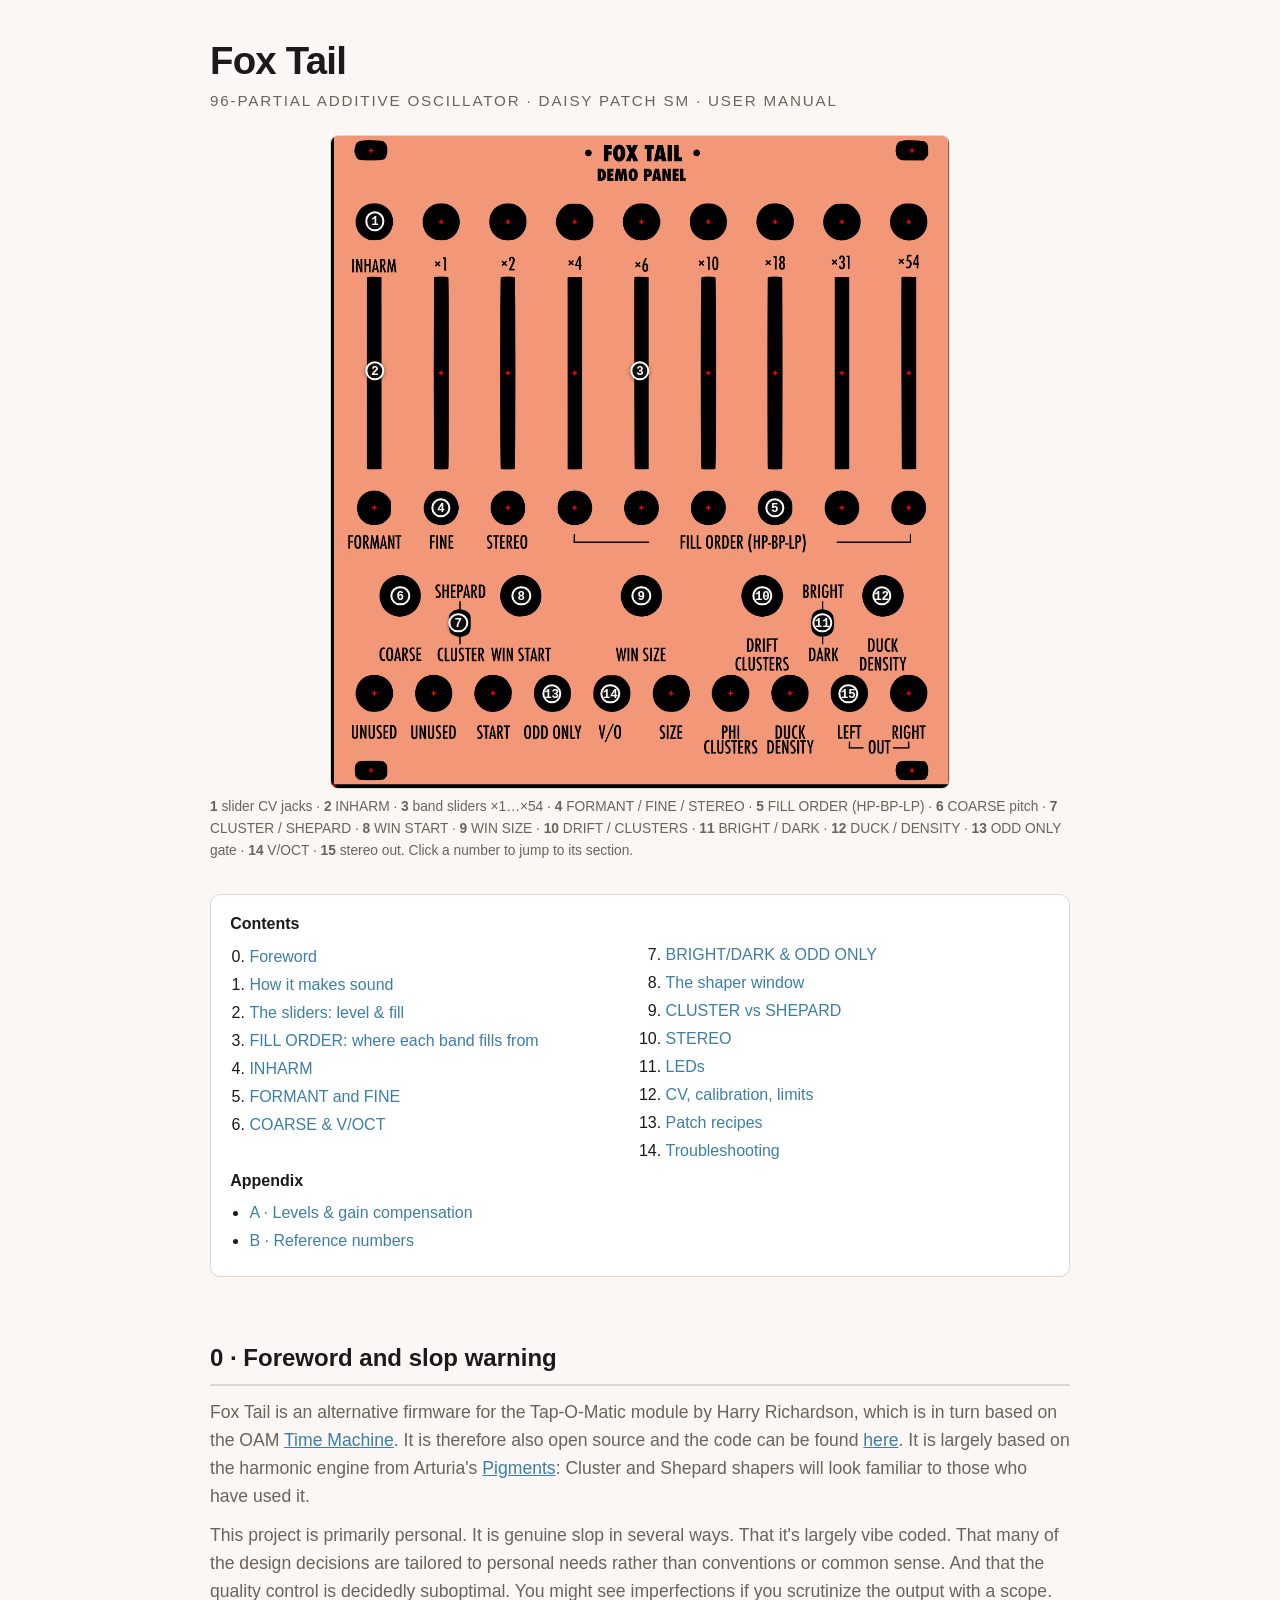
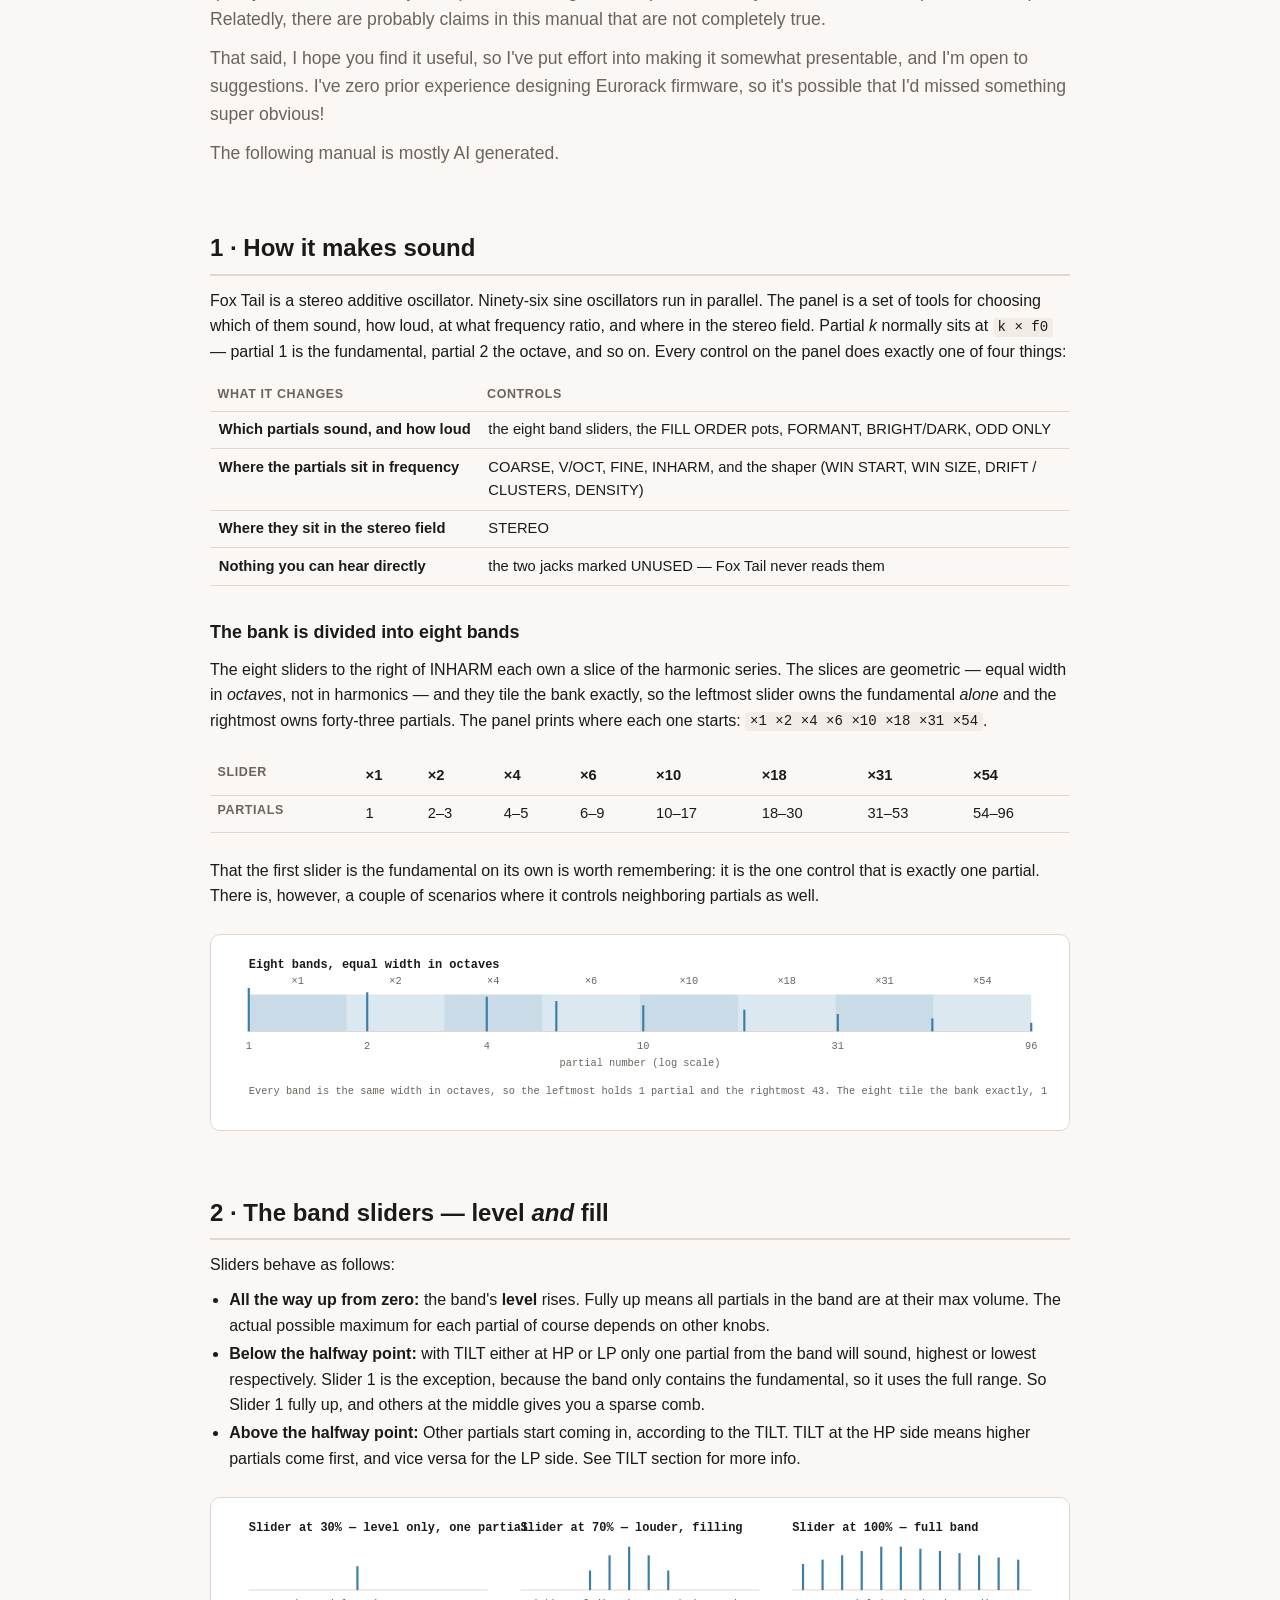
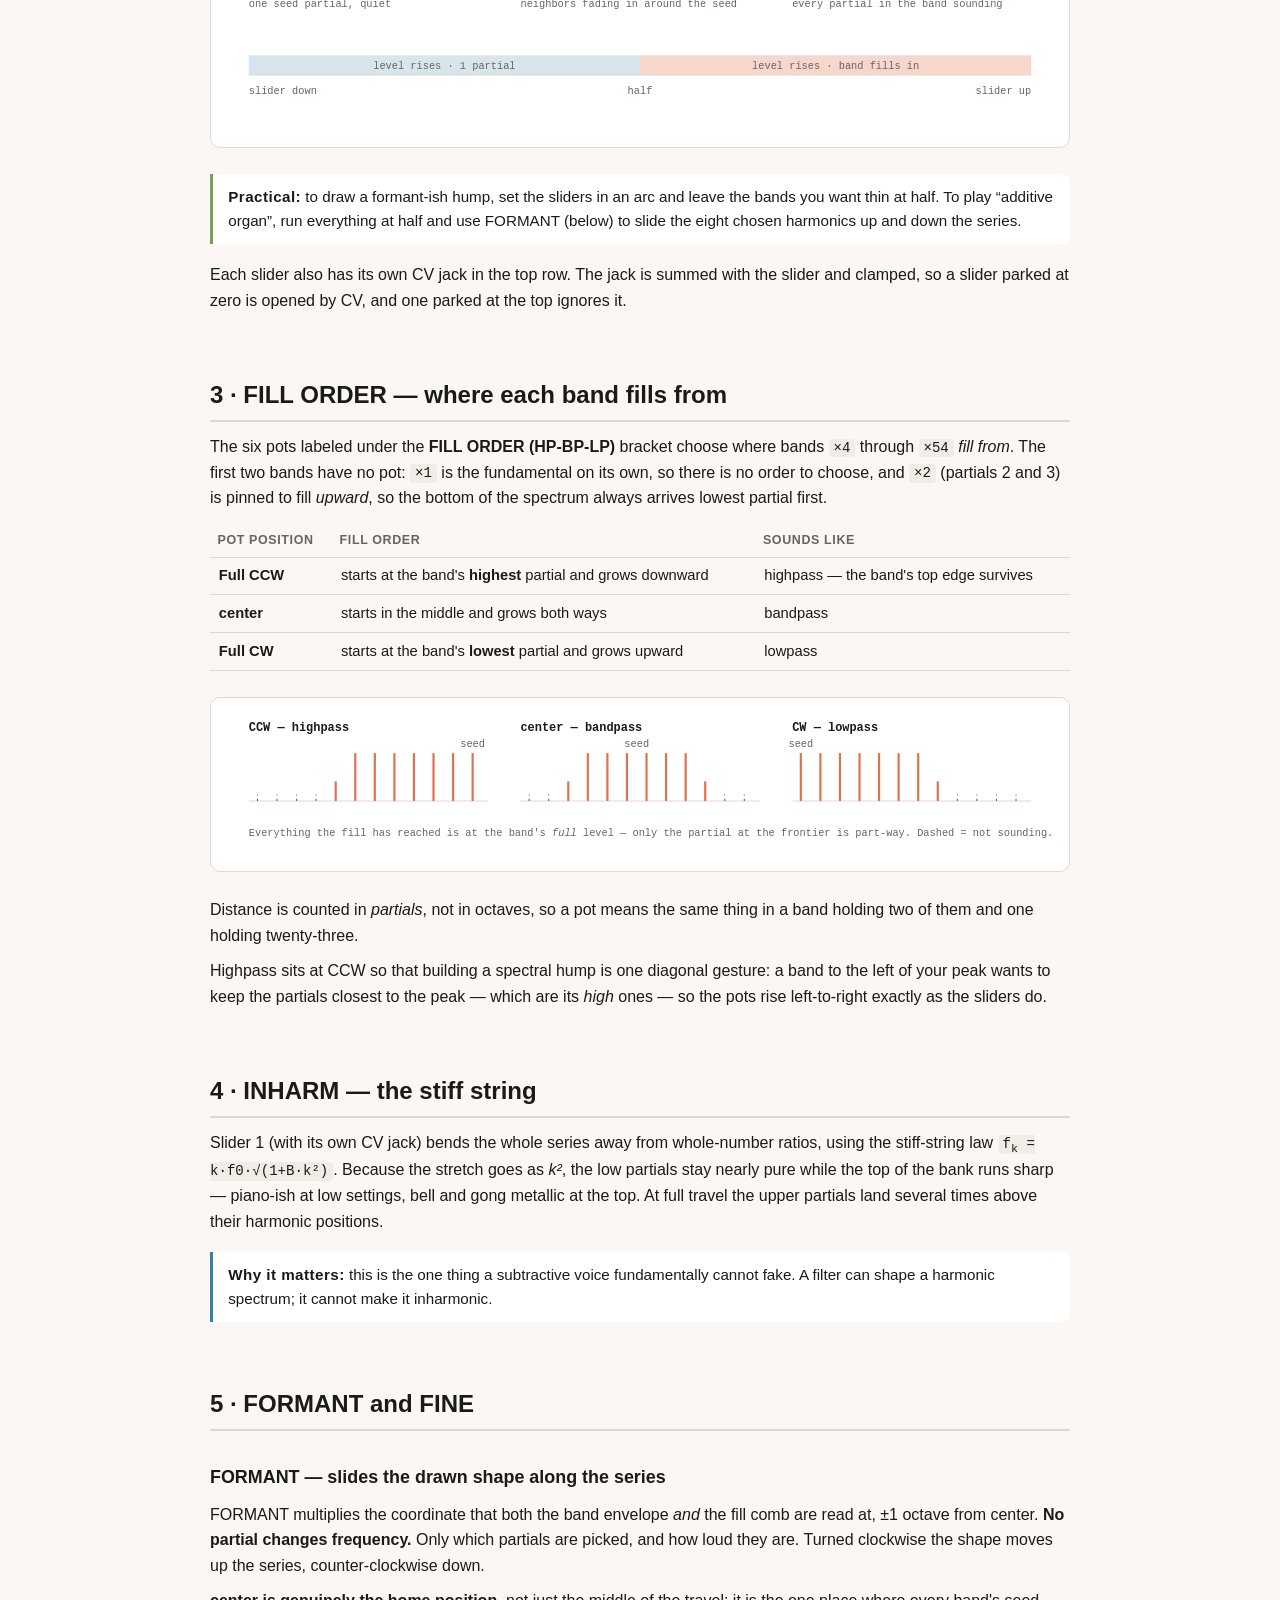
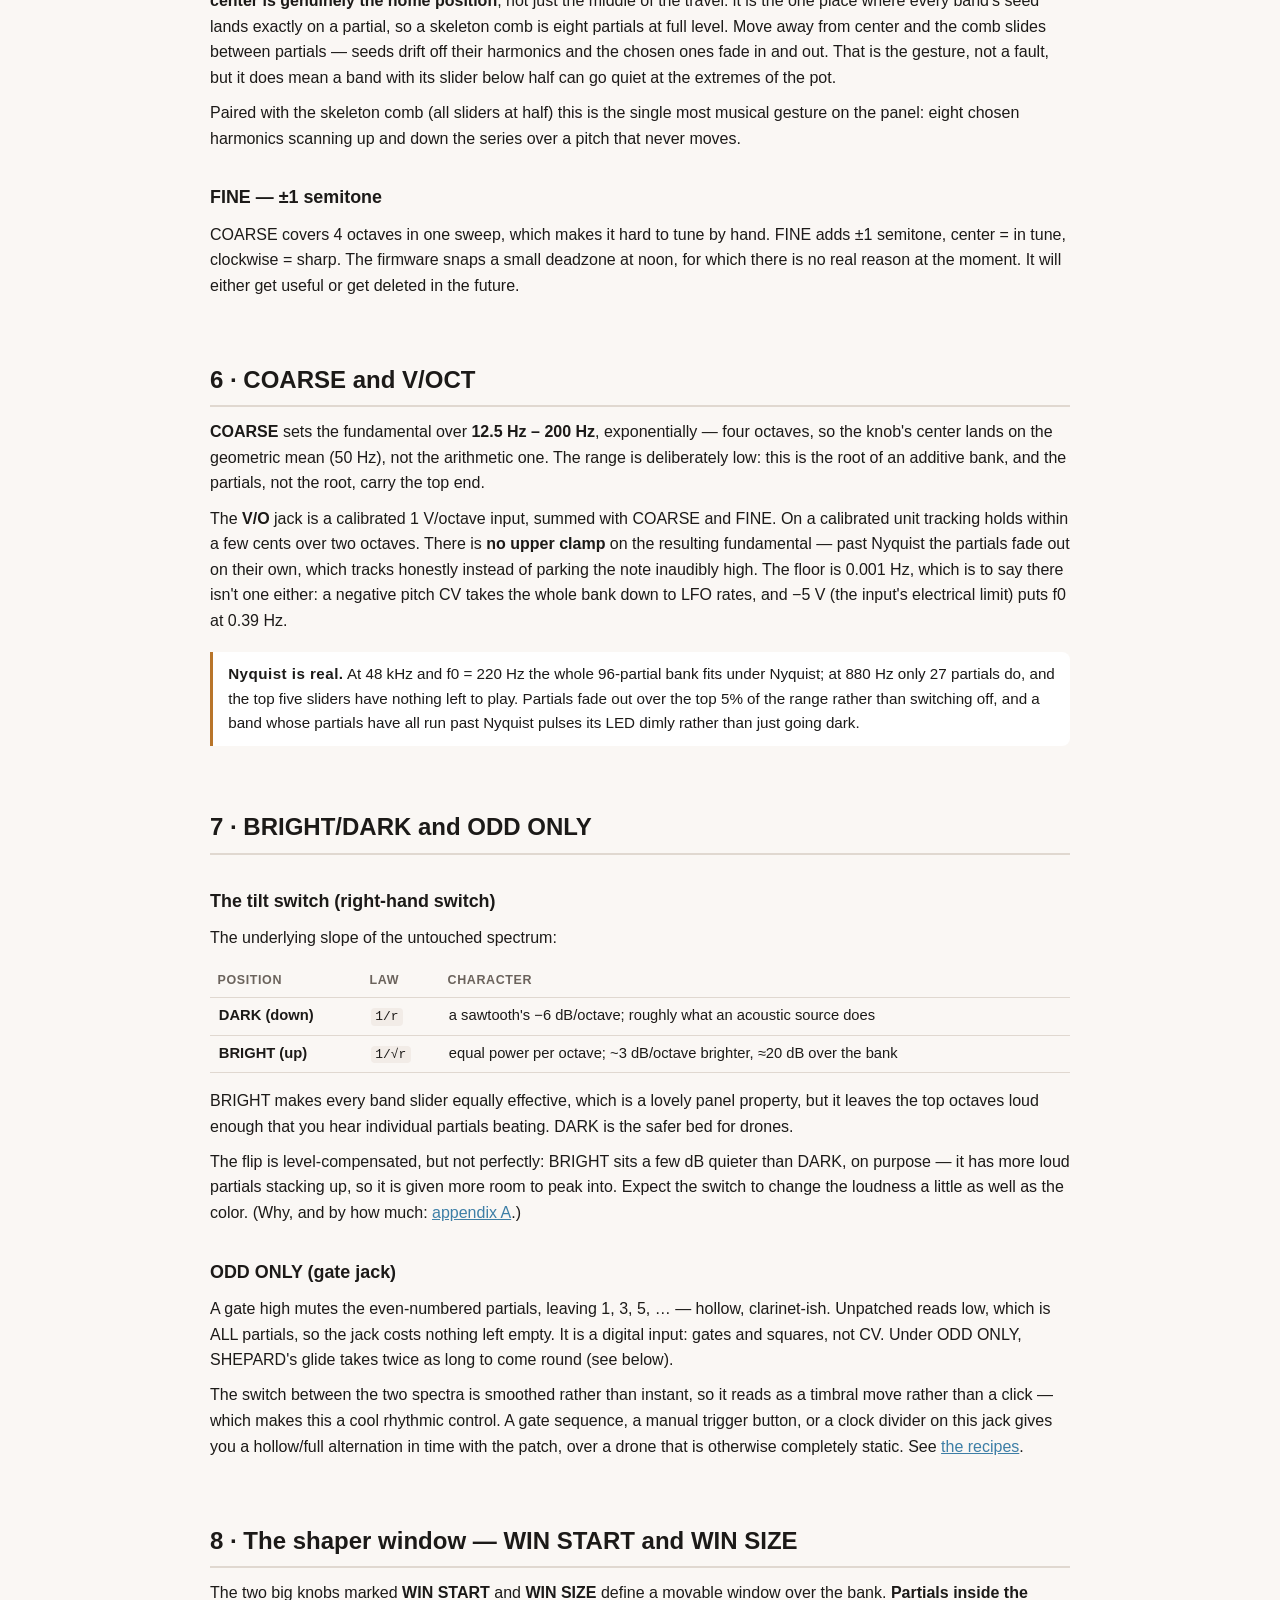
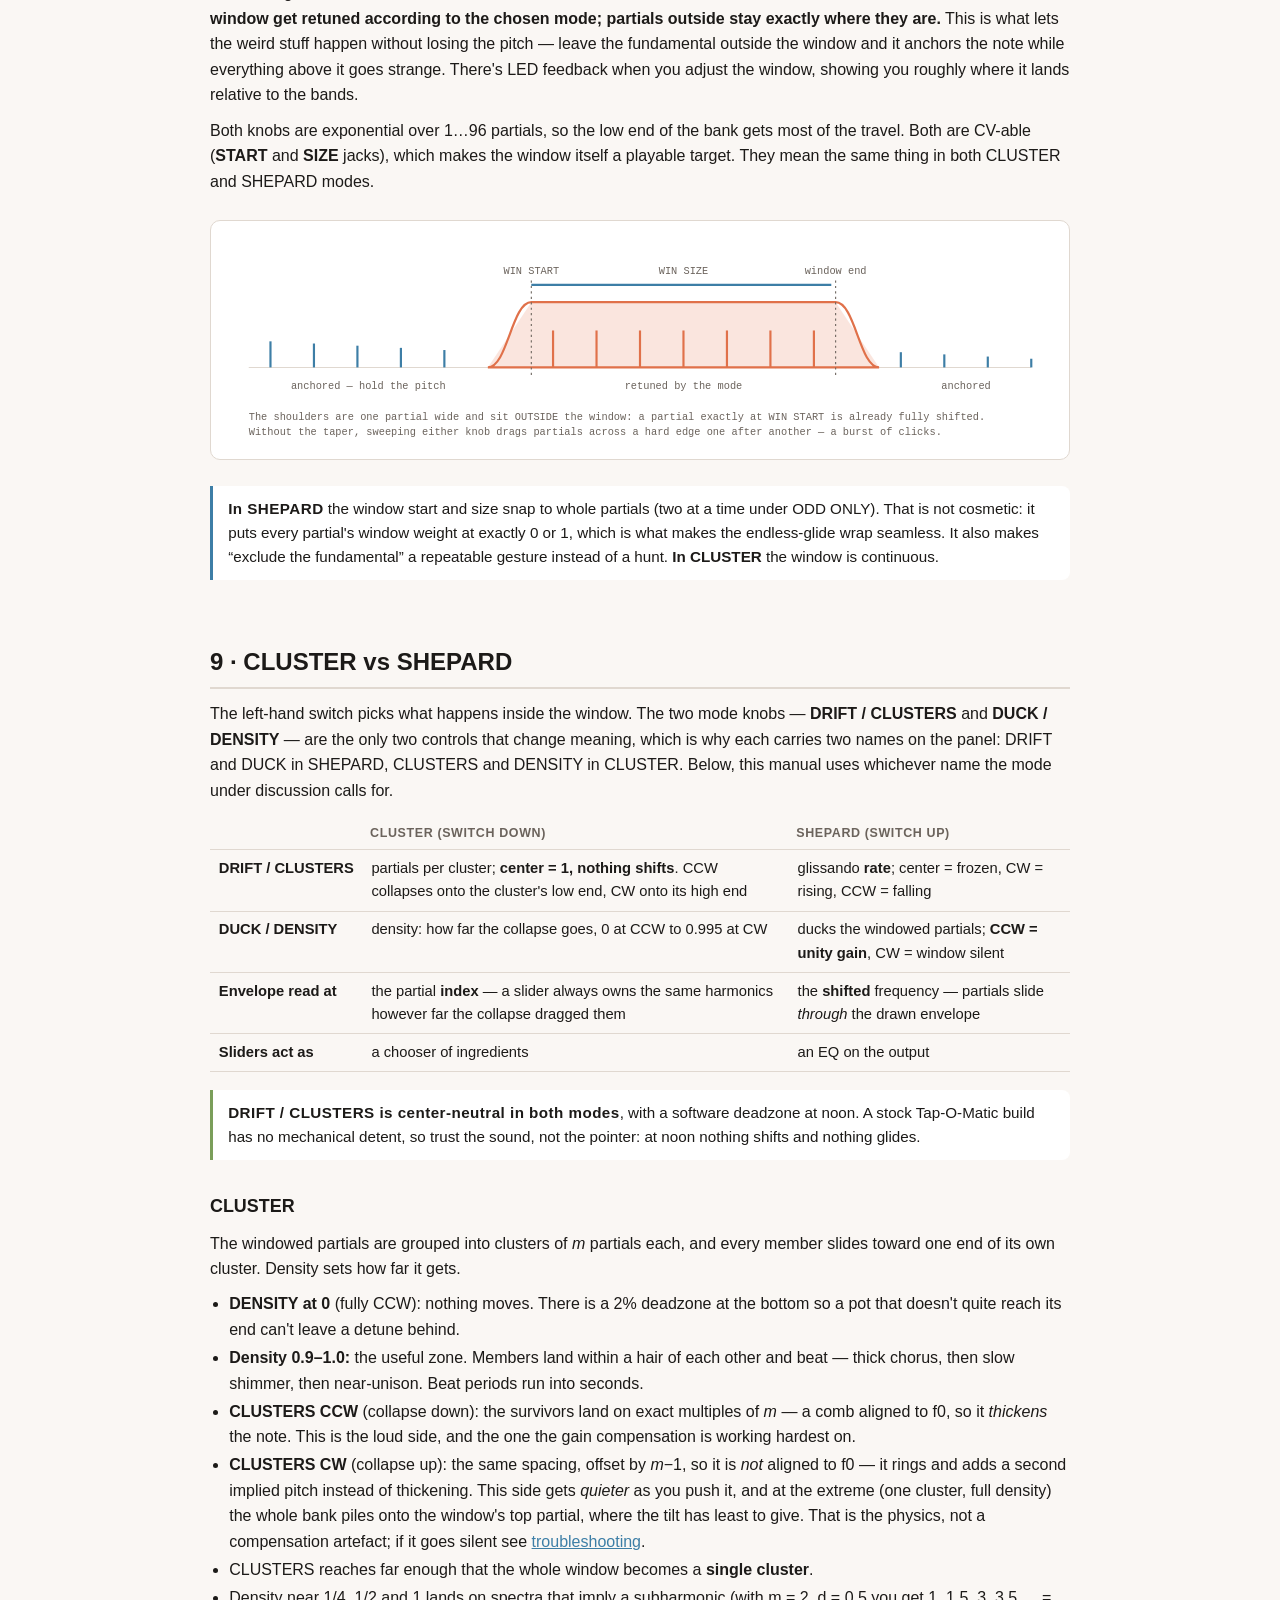
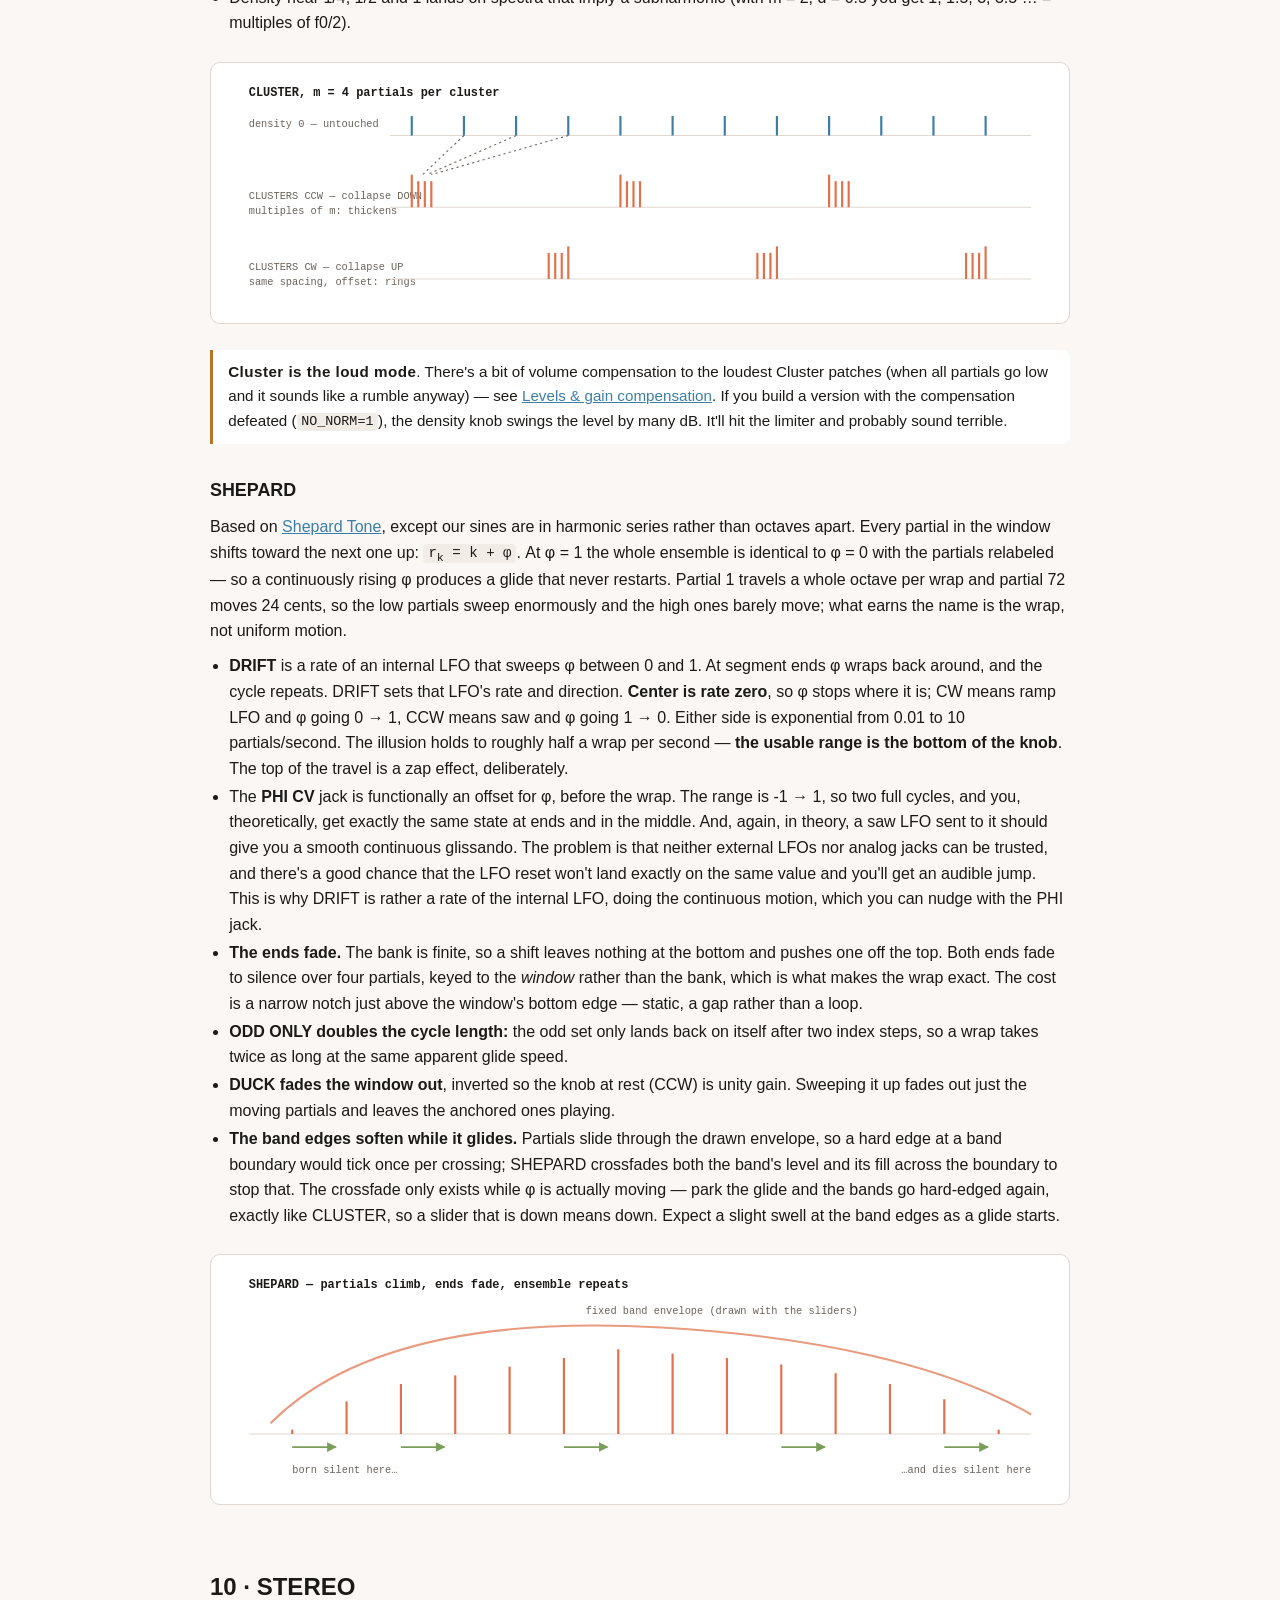
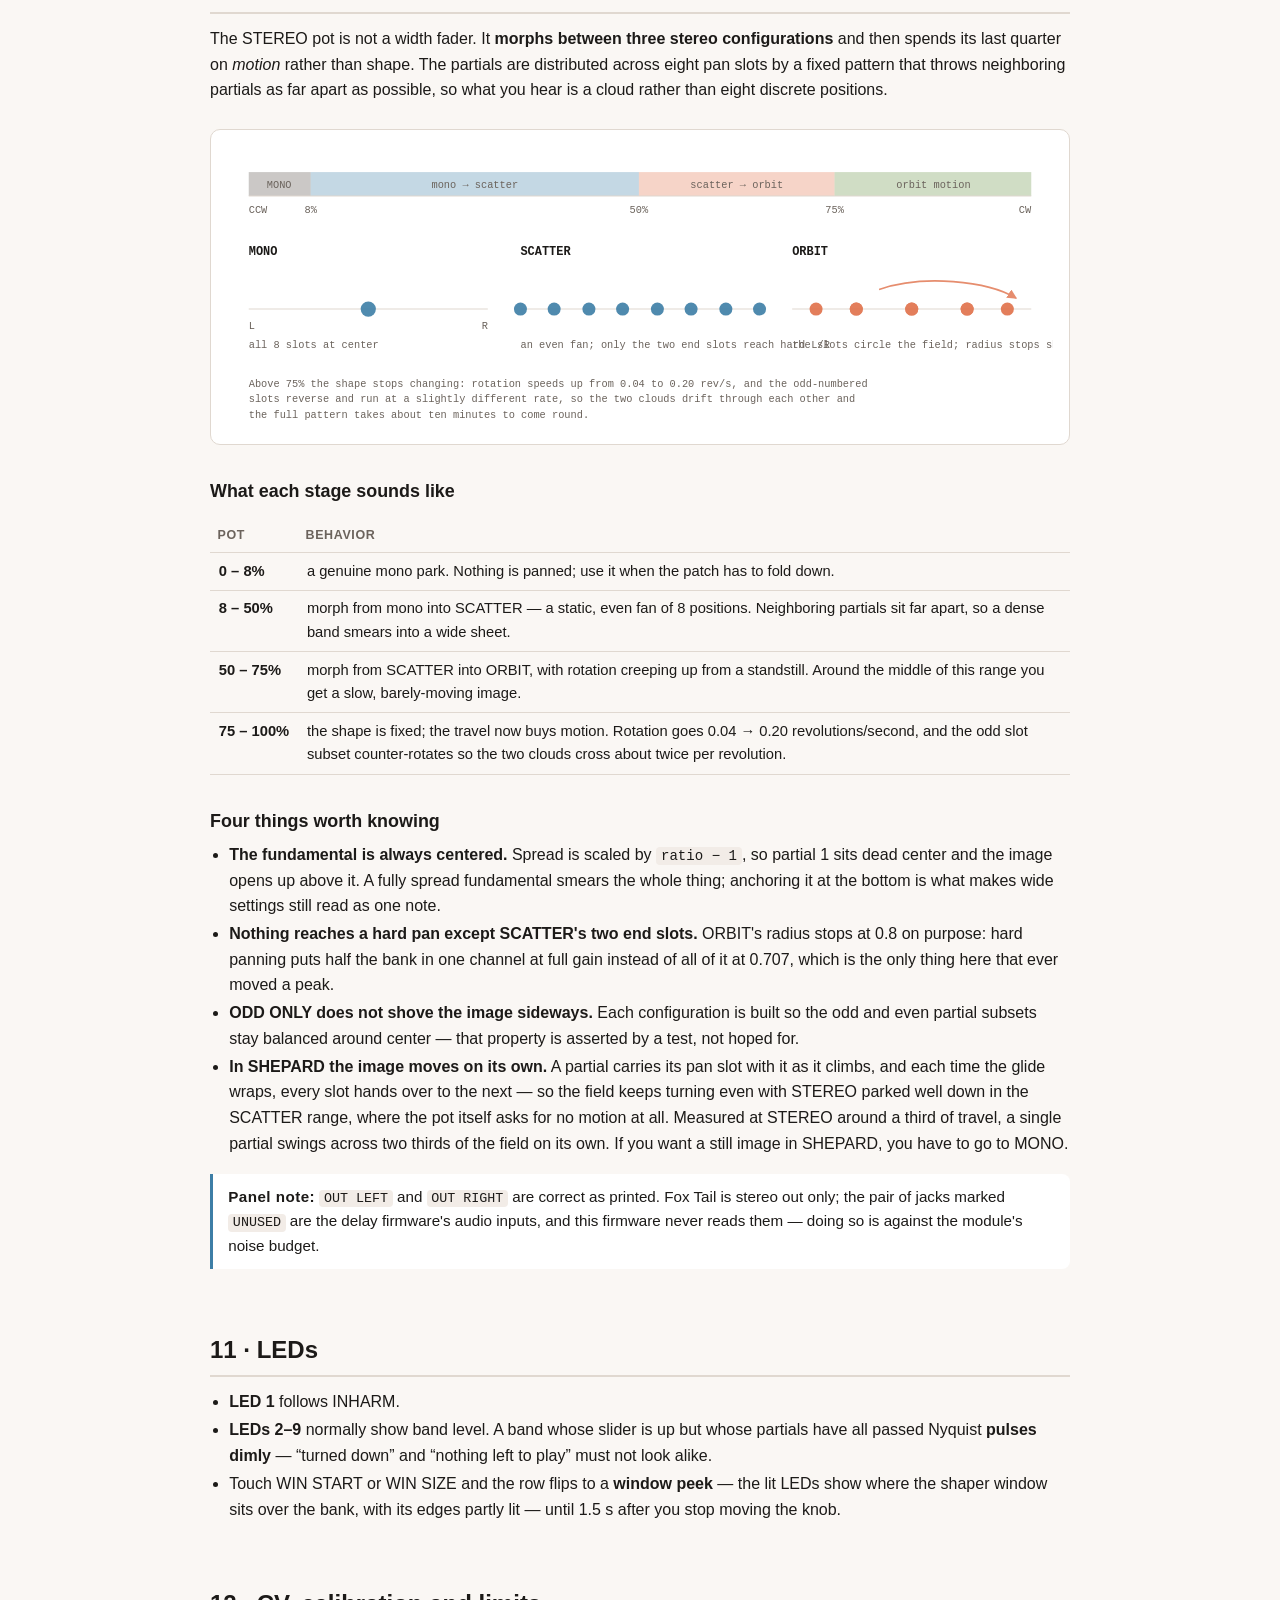
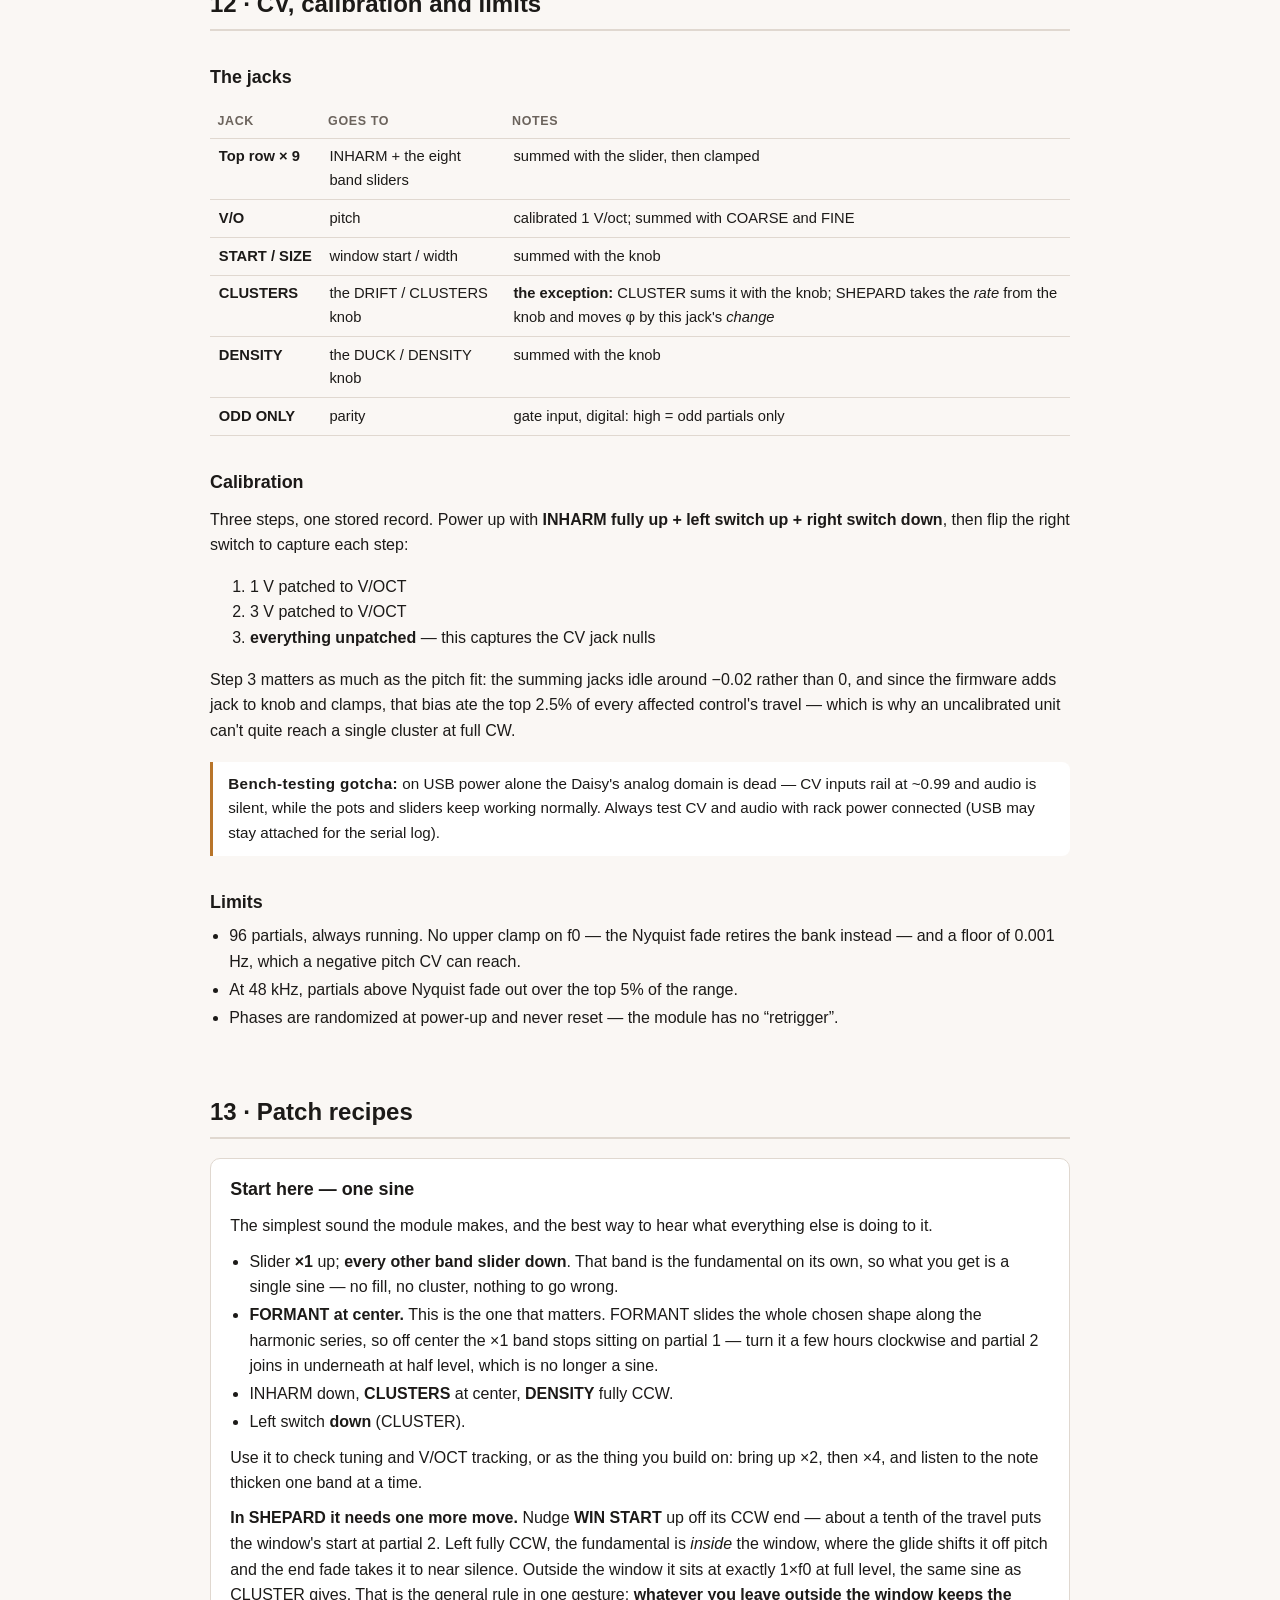
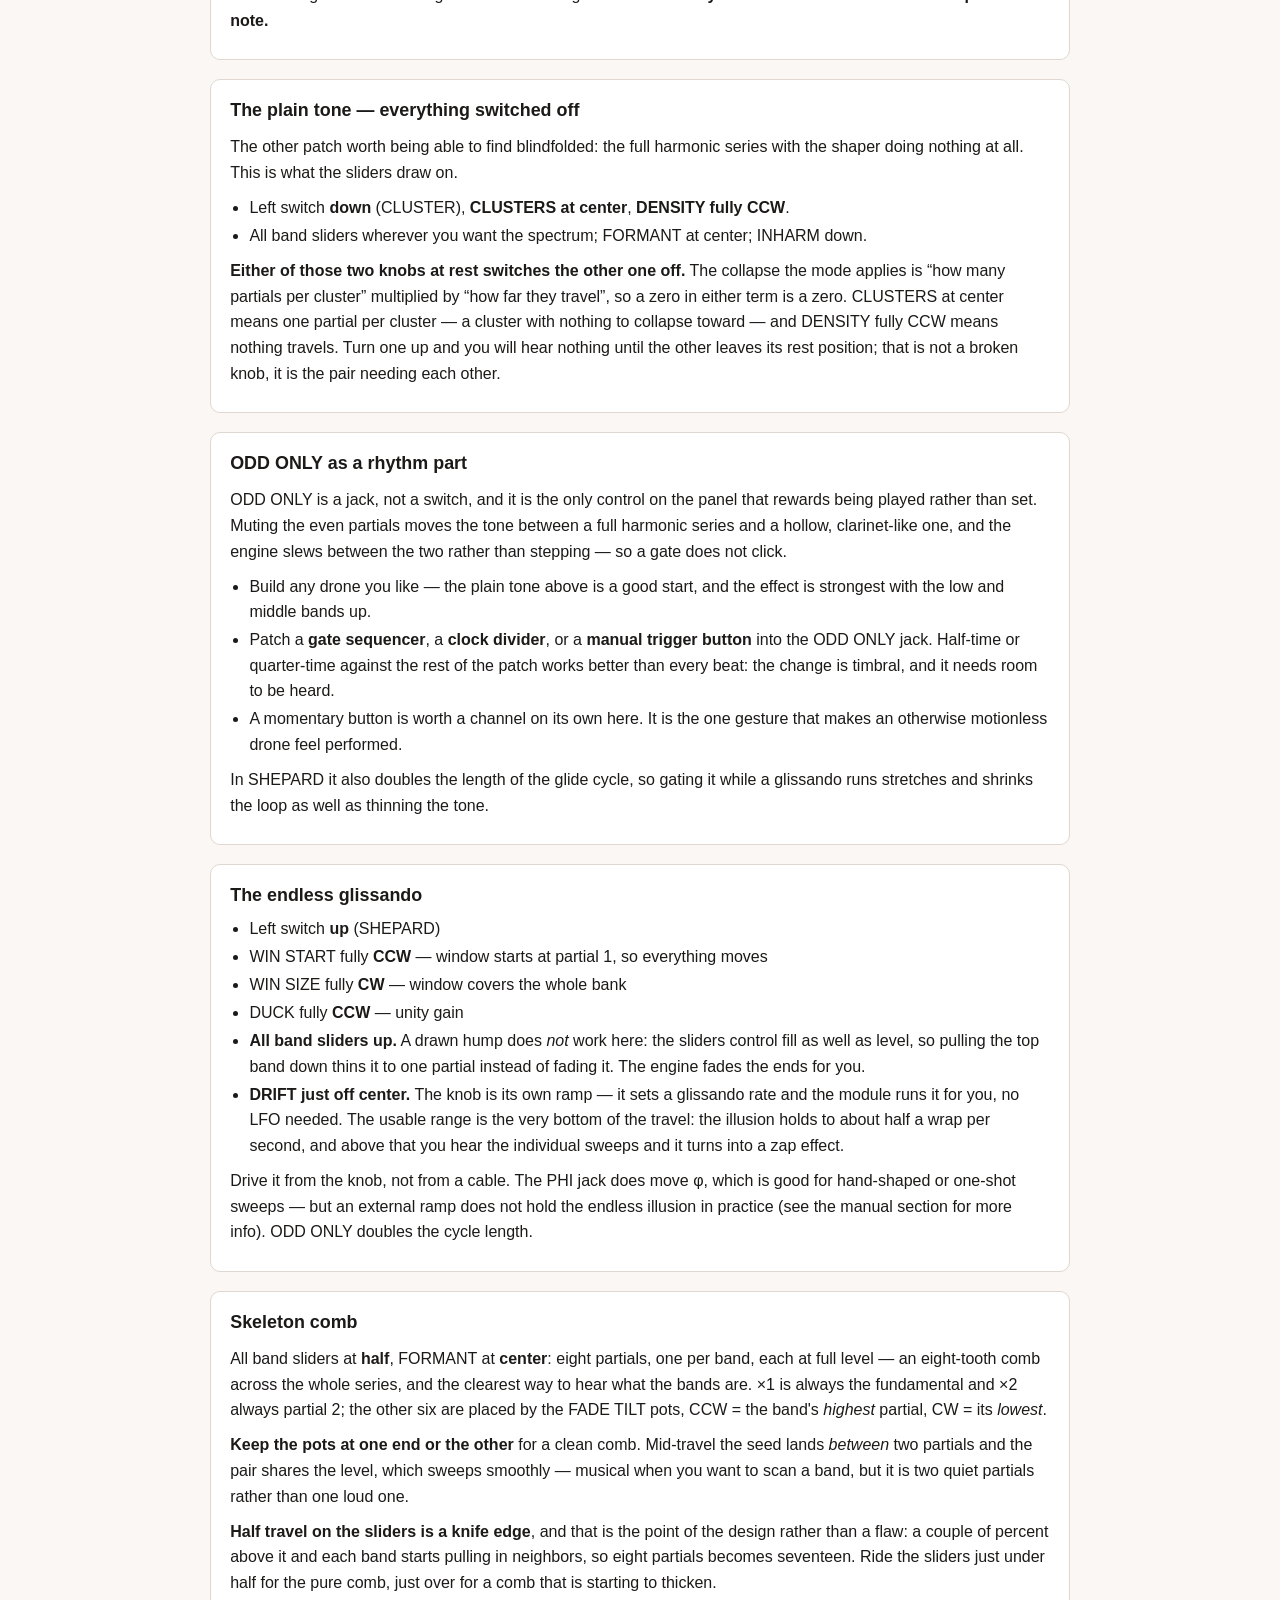
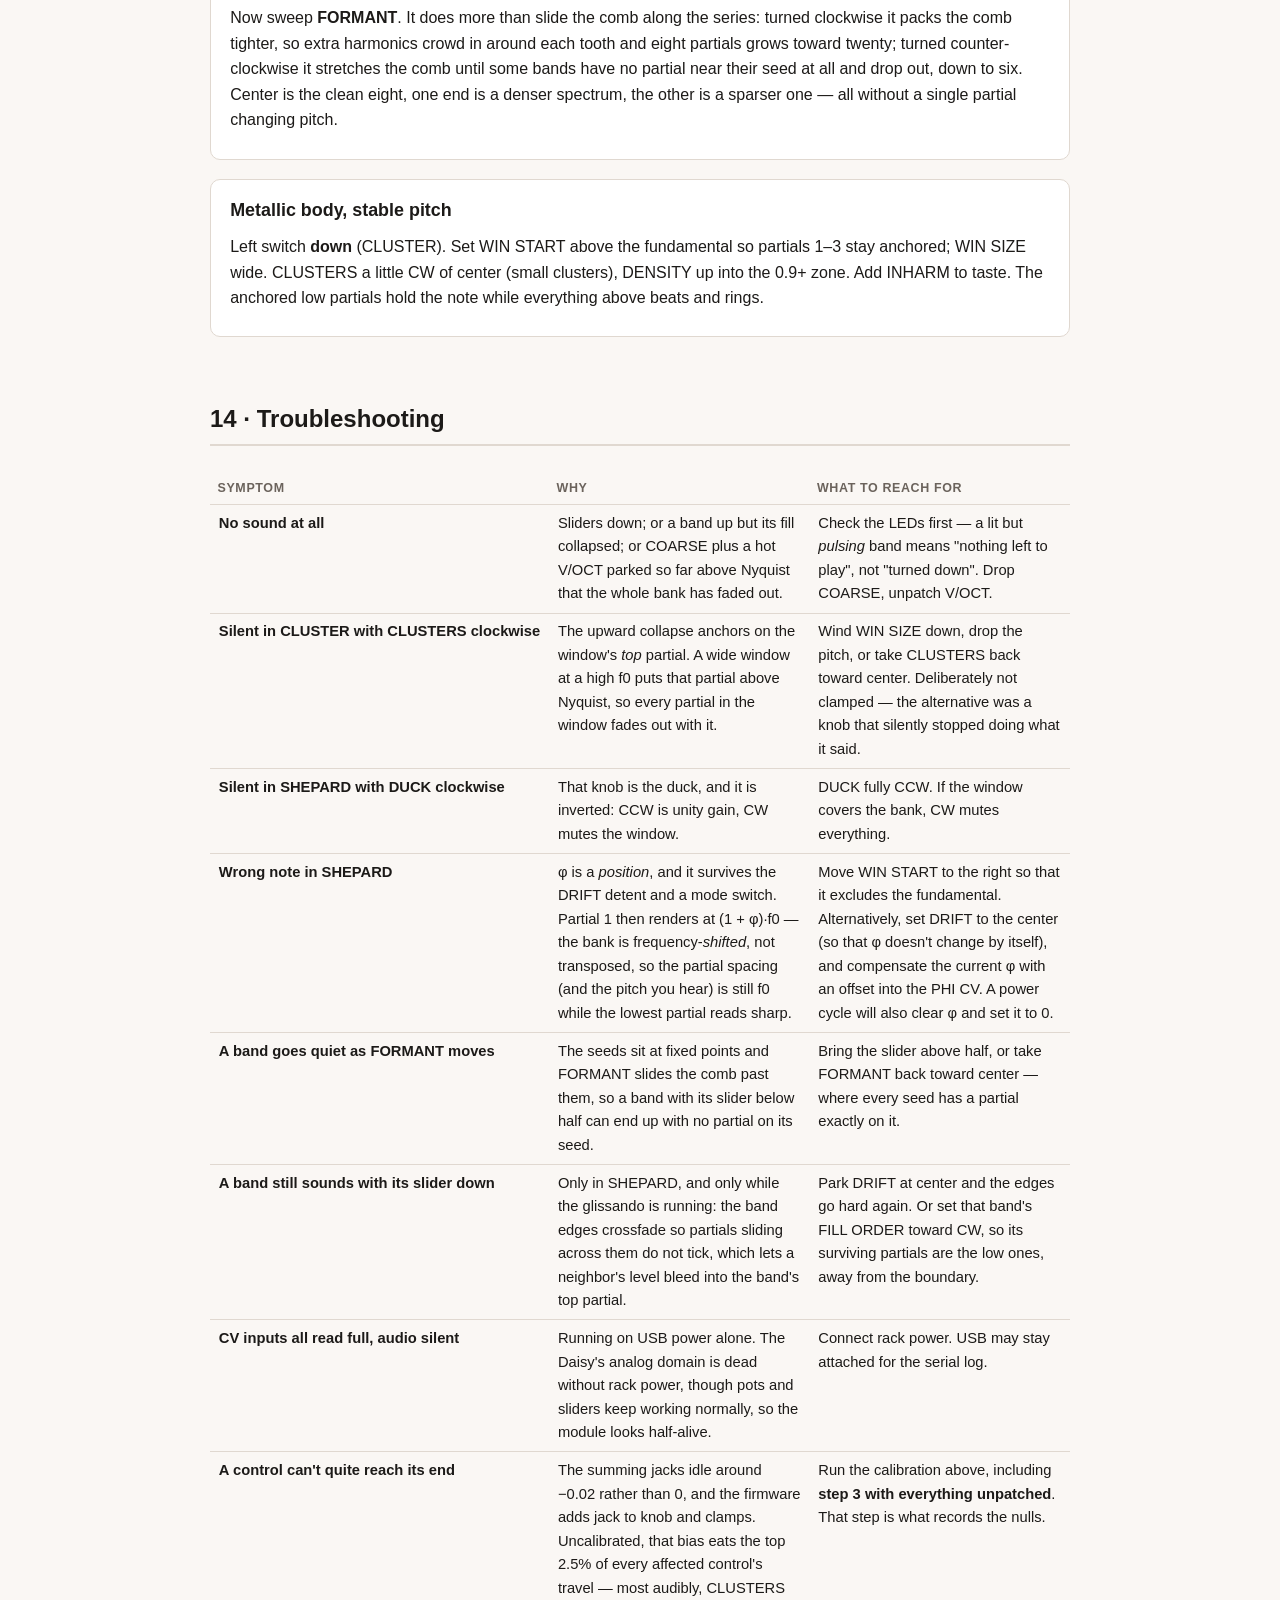
==== commit fdd14ee7: "chore (fox tail): manual edits + renamed controls + minor emulator improvements + added a release sc" ====
--- a/docs/fox-tail-manual.html
+++ b/docs/fox-tail-manual.html
@@ -371,15 +371,15 @@
       <b>1</b> slider CV jacks ·
       <b>2</b> INHARM ·
       <b>3</b> band sliders ×1…×54 ·
-      <b>4</b> SHIFT / FINE / STEREO ·
-      <b>5</b> FADE TILT (fill order) ·
+      <b>4</b> FORMANT / FINE / STEREO ·
+      <b>5</b> FILL ORDER (HP-BP-LP) ·
       <b>6</b> COARSE pitch ·
       <b>7</b> CLUSTER / SHEPARD ·
       <b>8</b> WIN START ·
       <b>9</b> WIN SIZE ·
-      <b>10</b> PHI / CLUSTERS ·
+      <b>10</b> DRIFT / CLUSTERS ·
       <b>11</b> BRIGHT / DARK ·
-      <b>12</b> WIN DUCK / DENSITY ·
+      <b>12</b> DUCK / DENSITY ·
       <b>13</b> ODD ONLY gate ·
       <b>14</b> V/OCT ·
       <b>15</b> stereo out.
@@ -393,9 +393,9 @@
       <li><a href="#intro">Foreword</a></li>
       <li><a href="#overview">How it makes sound</a></li>
       <li><a href="#sliders">The sliders: level &amp; fill</a></li>
-      <li><a href="#fade">FADE TILT: fill order</a></li>
+      <li><a href="#fade">FILL ORDER: where each band fills from</a></li>
       <li><a href="#inharm">INHARM</a></li>
-      <li><a href="#globalpots">SHIFT and FINE</a></li>
+      <li><a href="#globalpots">FORMANT and FINE</a></li>
       <li><a href="#pitch">COARSE &amp; V/OCT</a></li>
       <li><a href="#tilt">BRIGHT/DARK &amp; ODD ONLY</a></li>
       <li><a href="#window">The shaper window</a></li>
@@ -435,7 +435,7 @@
 
   <p>Fox Tail is a stereo additive oscillator. Ninety-six sine oscillators run in parallel.
     The panel is a set of tools for choosing which of them sound,
-    how loud, at what frequency ratio, and where in the stereo fieldPartial <i>k</i> normally sits at
+    how loud, at what frequency ratio, and where in the stereo field. Partial <i>k</i> normally sits at
     <code>k × f0</code> — partial 1 is the fundamental, partial 2 the octave, and so on.
     Every control on the panel does exactly one of four things:</p>
 
@@ -446,11 +446,11 @@
     </tr>
     <tr>
       <td class="k">Which partials sound, and how loud</td>
-      <td>the eight band sliders, the FADE TILT pots, SHIFT, BRIGHT/DARK, ODD ONLY</td>
+      <td>the eight band sliders, the FILL ORDER pots, FORMANT, BRIGHT/DARK, ODD ONLY</td>
     </tr>
     <tr>
       <td class="k">Where the partials sit in frequency</td>
-      <td>COARSE, V/OCT, FINE, INHARM, and the shaper (WIN START, WIN SIZE, PHI/CLUSTERS, DENSITY)</td>
+      <td>COARSE, V/OCT, FINE, INHARM, and the shaper (WIN START, WIN SIZE, DRIFT / CLUSTERS, DENSITY)</td>
     </tr>
     <tr>
       <td class="k">Where they sit in the stereo field</td>
@@ -549,24 +549,18 @@
 
   <h2 id="sliders">2 · The band sliders — level <em>and</em> fill</h2>
 
-  <p>Each of sliders <code>×1…×54</code> does two jobs at once, split across its travel:</p>
+  <p>Sliders behave as follows:</p>
 
   <ul class="tight">
-    <li><b>All the way up from zero:</b> the band's <b>level</b> rises.</li>
-    <li><b>Above the halfway point, additionally:</b> the band <b>fills in</b> — more of its partials
-      start sounding, one at a time, spreading outward from a seed partial.
+    <li><b>All the way up from zero:</b> the band's <b>level</b> rises. Fully up means all partials in the band are at their max volume. The actual possible
+      maximum for each partial of course depends on other knobs.</li>
+    <li><b>Below the halfway point:</b> with TILT either at HP or LP only one partial from the band will sound, highest or lowest respectively.
+      Slider 1 is the exception, because the band only contains the fundamental, so it uses the full range.
+      So Slider 1 fully up, and others at the middle gives you a sparse comb.</li>
+    <li><b>Above the halfway point:</b>
+      Other partials start coming in, according to the TILT. TILT at the HP side means higher partials come first, and vice versa for the LP side. See TILT section for more info.
     </li>
   </ul>
-
-  <p>So all eight sliders parked at half gives you a <b>skeleton comb</b>: exactly eight partials, one per
-    band, each at its band's full level. Push a slider past half and its band thickens up into a full
-    cluster of harmonics. The coupling is deliberate — a band with more partials in it genuinely
-    <em>is</em> louder, so level and count move together and the drawn envelope stays believable at any
-    setting.</p>
-
-  <p>The seed each band grows from is always a real partial, never a point between two, which is what
-    makes “one partial at full level” exact rather than approximate — and what makes SHIFT's center the
-    position where every seed has a partial sitting on it.</p>
 
   <figure class="dia">
     <svg viewBox="0 0 760 200" role="img" aria-label="Slider travel: level below half, fill above half">
@@ -620,17 +614,17 @@
   </figure>
 
   <div class="tip"><b>Practical:</b> to draw a formant-ish hump, set the sliders in an arc and leave the
-    bands you want thin at half. To play “additive organ”, run everything at half and use SHIFT (below)
+    bands you want thin at half. To play “additive organ”, run everything at half and use FORMANT (below)
     to slide the eight chosen harmonics up and down the series.
   </div>
 
   <p>Each slider also has its own CV jack in the top row. The jack is summed with the slider and
     clamped, so a slider parked at zero is opened by CV, and one parked at the top ignores it.</p>
 
-  <h2 id="fade">3 · FADE TILT — where each band fills from</h2>
-
-  <p>The six pots labeled under the <b>FADE TILT (HP-BP-LP)</b> bracket set the <em>fill order</em> for
-    bands <code>×4</code> through <code>×54</code>. The first two bands have no pot: <code>×1</code> is the
+  <h2 id="fade">3 · FILL ORDER — where each band fills from</h2>
+
+  <p>The six pots labeled under the <b>FILL ORDER (HP-BP-LP)</b> bracket choose where
+    bands <code>×4</code> through <code>×54</code> <em>fill from</em>. The first two bands have no pot: <code>×1</code> is the
     fundamental on its own, so there is no order to choose, and <code>×2</code> (partials 2 and 3) is
     pinned to fill <em>upward</em>, so the bottom of the spectrum always arrives lowest partial first.</p>
 
@@ -748,10 +742,10 @@
     fake. A filter can shape a harmonic spectrum; it cannot make it inharmonic.
   </div>
 
-  <h2 id="globalpots">5 · SHIFT and FINE</h2>
-
-  <h3>SHIFT — slides the drawn shape along the series</h3>
-  <p>SHIFT multiplies the coordinate that both the band envelope <em>and</em> the fill comb are read at,
+  <h2 id="globalpots">5 · FORMANT and FINE</h2>
+
+  <h3>FORMANT — slides the drawn shape along the series</h3>
+  <p>FORMANT multiplies the coordinate that both the band envelope <em>and</em> the fill comb are read at,
     ±1 octave from center. <b>No partial changes frequency.</b> Only which partials are picked, and how
     loud they are. Turned clockwise the shape moves up the series, counter-clockwise down.</p>
   <p><b>center is genuinely the home position</b>, not just the middle of the travel: it is the one
@@ -764,8 +758,8 @@
 
   <h3>FINE — ±1 semitone</h3>
   <p>COARSE covers 4 octaves in one sweep, which makes it hard to tune by hand. FINE adds
-    ±1 semitone, center = in tune, clockwise = sharp. The firmware snaps a small deadzone at noon, so
-    it's easier to dial in.</p>
+    ±1 semitone, center = in tune, clockwise = sharp. The firmware snaps a small deadzone at noon,
+    for which there is no real reason at the moment. It will either get useful or get deleted in the future.</p>
 
   <h2 id="pitch">6 · COARSE and V/OCT</h2>
 
@@ -830,7 +824,7 @@
   <h2 id="window">8 · The shaper window — WIN START and WIN SIZE</h2>
 
   <p>The two big knobs marked <b>WIN START</b> and <b>WIN SIZE</b> define a movable window over the
-    bank. <b>Partials inside the window get retuned; partials outside stay exactly where they are.</b>
+    bank. <b>Partials inside the window get retuned according to the chosen mode; partials outside stay exactly where they are.</b>
     This is what lets the weird stuff happen without losing the pitch — leave the fundamental outside the
     window and it anchors the note while everything above it goes strange. There's LED feedback when you adjust the window,
     showing you roughly where it lands relative to the bands.</p>
@@ -890,9 +884,9 @@
 
   <h2 id="modes">9 · CLUSTER vs SHEPARD</h2>
 
-  <p>The left-hand switch picks what happens inside the window. The two mode knobs — <b>PHI / CLUSTERS</b>
-    and <b>WIN DUCK / DENSITY</b> — are the only two controls that change meaning, which is why each
-    carries two names on the panel: PHI and WIN DUCK in SHEPARD, CLUSTERS and DENSITY in CLUSTER. Below,
+  <p>The left-hand switch picks what happens inside the window. The two mode knobs — <b>DRIFT / CLUSTERS</b>
+    and <b>DUCK / DENSITY</b> — are the only two controls that change meaning, which is why each
+    carries two names on the panel: DRIFT and DUCK in SHEPARD, CLUSTERS and DENSITY in CLUSTER. Below,
     this manual uses whichever name the mode under discussion calls for.</p>
 
   <table>
@@ -902,12 +896,12 @@
       <th>SHEPARD (switch up)</th>
     </tr>
     <tr>
-      <td class="k">PHI / CLUSTERS</td>
+      <td class="k">DRIFT / CLUSTERS</td>
       <td>partials per cluster; <b>center = 1, nothing shifts</b>. CCW collapses onto the cluster's low end, CW onto its high end</td>
       <td>glissando <b>rate</b>; center = frozen, CW = rising, CCW = falling</td>
     </tr>
     <tr>
-      <td class="k">WIN DUCK / DENSITY</td>
+      <td class="k">DUCK / DENSITY</td>
       <td>density: how far the collapse goes, 0 at CCW to 0.995 at CW</td>
       <td>ducks the windowed partials; <b>CCW = unity gain</b>, CW = window silent</td>
     </tr>
@@ -923,8 +917,8 @@
     </tr>
   </table>
 
-  <div class="tip"><b>PHI/CLUSTERS is center-neutral in both modes</b>, with a software deadzone at noon. A
-    stock build has no mechanical detent, so trust the sound, not the pointer: at noon nothing shifts and
+  <div class="tip"><b>DRIFT / CLUSTERS is center-neutral in both modes</b>, with a software deadzone at noon. A
+    stock Tap-O-Matic build has no mechanical detent, so trust the sound, not the pointer: at noon nothing shifts and
     nothing glides.
   </div>
 
@@ -1019,9 +1013,10 @@
     </svg>
   </figure>
 
-  <div class="warn"><b>Cluster is the loud mode</b>, and it is compensated for you — see
+  <div class="warn"><b>Cluster is the loud mode</b>. There's a bit of volume compensation to the loudest Cluster patches
+    (when all partials go low and it sounds like a rumble anyway) — see
     <a href="#gain">Levels &amp; gain compensation</a>. If you build a version with the compensation
-    defeated (<code>NO_NORM=1</code>), the density knob swings the level by many dB.
+    defeated (<code>NO_NORM=1</code>), the density knob swings the level by many dB. It'll hit the limiter and probably sound terrible.
   </div>
 
   <h3>SHEPARD</h3>
@@ -1033,14 +1028,18 @@
     name is the wrap, not uniform motion.</p>
 
   <ul class="tight">
-    <li><b>PHI sets the rate</b>, exponential from 0.01 to 10 partials/second, center frozen, CW rising.
-      The illusion holds to roughly half a wrap per second — <b>the usable range is the bottom of the
-        knob</b>. The top of the travel is a zap effect, deliberately.
-    </li>
-    <li><b>The CLUSTERS jack is the better driver.</b> Patch a slow ramp LFO into it. The firmware reads
-      the jack's <em>change</em>, not its level, and folds any reset larger than half a wrap back into
-      continuous motion — so the LFO's reset is not a click, and its depth does not have to be tuned
-      to exactly one partial.
+    <li><b>DRIFT</b> is a rate of an internal LFO that sweeps φ between 0 and 1.
+      At segment ends φ wraps back around, and the cycle repeats. DRIFT sets that
+      LFO's rate and direction. <b>Center is rate zero</b>, so φ stops where it is; CW means ramp LFO and φ going 0 → 1,
+      CCW means saw and φ going 1 → 0. Either side is exponential from 0.01 to 10
+      partials/second. The illusion holds to roughly half a wrap per second — <b>the usable range is the
+      bottom of the knob</b>. The top of the travel is a zap effect, deliberately.
+    </li>
+    <li>The <b>PHI CV</b> jack is functionally an offset for φ, before the wrap. The range is -1 → 1, so two full cycles,
+      and you, theoretically, get exactly the same state at ends and in the middle. And, again, in theory, a saw LFO sent to it
+      should give you a smooth continuous glissando. The problem is that neither external LFOs nor analog jacks can be trusted,
+      and there's a good chance that the LFO reset won't land exactly on the same value and you'll get an audible jump.
+      This is why DRIFT is rather a rate of the internal LFO, doing the continuous motion, which you can nudge with the PHI jack.
     </li>
     <li><b>The ends fade.</b> The bank is finite, so a shift leaves nothing at the bottom and pushes one
       off the top. Both ends fade to silence over four partials, keyed to the <em>window</em> rather
@@ -1050,7 +1049,7 @@
     <li><b>ODD ONLY doubles the cycle length:</b> the odd set only lands back on itself after two index
       steps, so a wrap takes twice as long at the same apparent glide speed.
     </li>
-    <li><b>WIN DUCK fades the window out</b>, inverted so the knob at rest (CCW) is unity gain. Sweeping it up
+    <li><b>DUCK fades the window out</b>, inverted so the knob at rest (CCW) is unity gain. Sweeping it up
       fades out just the moving partials and leaves the anchored ones playing.
     </li>
     <li><b>The band edges soften while it glides.</b> Partials slide through the drawn envelope, so a
@@ -1271,12 +1270,12 @@
     </tr>
     <tr>
       <td class="k">CLUSTERS</td>
-      <td>the PHI/CLUSTERS knob</td>
+      <td>the DRIFT / CLUSTERS knob</td>
       <td><b>the exception:</b> CLUSTER sums it with the knob; SHEPARD takes the <em>rate</em> from the knob and moves φ by this jack's <em>change</em></td>
     </tr>
     <tr>
       <td class="k">DENSITY</td>
-      <td>the WIN DUCK/DENSITY knob</td>
+      <td>the DUCK / DENSITY knob</td>
       <td>summed with the knob</td>
     </tr>
     <tr>
@@ -1321,7 +1320,7 @@
       <li>Slider <b>×1</b> up; <b>every other band slider down</b>. That band is the fundamental on its own,
         so what you get is a single sine — no fill, no cluster, nothing to go wrong.
       </li>
-      <li><b>SHIFT at center.</b> This is the one that matters. SHIFT slides the whole chosen shape along
+      <li><b>FORMANT at center.</b> This is the one that matters. FORMANT slides the whole chosen shape along
         the harmonic series, so off center the ×1 band stops sitting on partial 1 — turn it a few hours
         clockwise and partial 2 joins in underneath at half level, which is no longer a sine.
       </li>
@@ -1343,7 +1342,7 @@
       doing nothing at all. This is what the sliders draw on.</p>
     <ul class="tight">
       <li>Left switch <b>down</b> (CLUSTER), <b>CLUSTERS at center</b>, <b>DENSITY fully CCW</b>.</li>
-      <li>All band sliders wherever you want the spectrum; SHIFT at center; INHARM down.</li>
+      <li>All band sliders wherever you want the spectrum; FORMANT at center; INHARM down.</li>
     </ul>
     <p><b>Either of those two knobs at rest switches the other one off.</b> The collapse the mode
       applies is “how many partials per cluster” multiplied by “how far they travel”, so a zero in
@@ -1378,26 +1377,25 @@
       <li>Left switch <b>up</b> (SHEPARD)</li>
       <li>WIN START fully <b>CCW</b> — window starts at partial 1, so everything moves</li>
       <li>WIN SIZE fully <b>CW</b> — window covers the whole bank</li>
-      <li>WIN DUCK fully <b>CCW</b> — unity gain</li>
+      <li>DUCK fully <b>CCW</b> — unity gain</li>
       <li><b>All band sliders up.</b> A drawn hump does <em>not</em> work here: the sliders control fill as
         well as level, so pulling the top band down thins it to one partial instead of fading it. The
         engine fades the ends for you.
       </li>
-      <li><b>PHI just off center.</b> The knob is its own ramp — it sets a glissando rate and the module
+      <li><b>DRIFT just off center.</b> The knob is its own ramp — it sets a glissando rate and the module
         runs it for you, no LFO needed. The usable range is the very bottom of the travel: the illusion
         holds to about half a wrap per second, and above that you hear the individual sweeps and it turns
         into a zap effect.
       </li>
     </ul>
-    <p>Drive it from the knob, not from a cable. The CLUSTERS jack does move φ — it reads the jack's
-      <em>change</em> rather than its level, which is good for hand-shaped or one-shot sweeps — but an
-      external ramp does not hold the endless illusion in practice. Either tilt works; ODD ONLY doubles the
-      cycle length.</p>
+    <p>Drive it from the knob, not from a cable. The PHI jack does move φ, which is good for hand-shaped or one-shot sweeps — but an
+      external ramp does not hold the endless illusion in practice (see the manual section for more info).
+      ODD ONLY doubles the cycle length.</p>
   </div>
 
   <div class="recipe">
     <h3>Skeleton comb</h3>
-    <p>All band sliders at <b>half</b>, SHIFT at <b>center</b>: eight partials, one per band, each at full
+    <p>All band sliders at <b>half</b>, FORMANT at <b>center</b>: eight partials, one per band, each at full
       level — an eight-tooth comb across the whole series, and the clearest way to hear what the bands
       are. ×1 is always the fundamental and ×2 always partial 2; the other six are placed by the FADE
       TILT pots, CCW = the band's <em>highest</em> partial, CW = its <em>lowest</em>.</p>
@@ -1408,7 +1406,7 @@
       than a flaw: a couple of percent above it and each band starts pulling in neighbors, so eight
       partials becomes seventeen. Ride the sliders just under half for the pure comb, just over for a
       comb that is starting to thicken.</p>
-    <p>Now sweep <b>SHIFT</b>. It does more than slide the comb along the series: turned clockwise it
+    <p>Now sweep <b>FORMANT</b>. It does more than slide the comb along the series: turned clockwise it
       packs the comb tighter, so extra harmonics crowd in around each tooth and eight partials grows
       toward twenty; turned counter-clockwise it stretches the comb until some bands have no partial
       near their seed at all and drop out, down to six. Center is the clean eight, one end is a denser
@@ -1453,26 +1451,28 @@
       </tr>
 
       <tr>
-        <td class="k">Silent in SHEPARD with WIN DUCK clockwise</td>
-        <td>That knob is the window duck, and it is inverted: CCW is unity gain, CW mutes the window.</td>
-        <td>WIN DUCK fully CCW. If the window covers the bank, CW mutes everything.</td>
+        <td class="k">Silent in SHEPARD with DUCK clockwise</td>
+        <td>That knob is the duck, and it is inverted: CCW is unity gain, CW mutes the window.</td>
+        <td>DUCK fully CCW. If the window covers the bank, CW mutes everything.</td>
       </tr>
 
       <tr>
         <td class="k">Wrong note in SHEPARD</td>
-        <td>φ is a <em>position</em>, and it survives the PHI detent and a mode switch. Partial 1 then
+        <td>φ is a <em>position</em>, and it survives the DRIFT detent and a mode switch. Partial 1 then
           renders at (1 + φ)·f0 — the bank is frequency-<em>shifted</em>, not transposed, so the partial
           spacing (and the pitch you hear) is still f0 while the lowest partial reads sharp.
         </td>
-        <td>Sweep PHI through a full wrap to park φ back at 0.</td>
-      </tr>
-
-      <tr>
-        <td class="k">A band goes quiet as SHIFT moves</td>
-        <td>The seeds sit at fixed points and SHIFT slides the comb past them, so a band with its slider
+        <td>Move WIN START to the right so that it excludes the fundamental.
+          Alternatively, set DRIFT to the center (so that φ doesn't change by itself), and compensate the
+          current φ with an offset into the PHI CV. A power cycle will also clear φ and set it to 0.</td>
+      </tr>
+
+      <tr>
+        <td class="k">A band goes quiet as FORMANT moves</td>
+        <td>The seeds sit at fixed points and FORMANT slides the comb past them, so a band with its slider
           below half can end up with no partial on its seed.
         </td>
-        <td>Bring the slider above half, or take SHIFT back toward center — where every seed has a partial
+        <td>Bring the slider above half, or take FORMANT back toward center — where every seed has a partial
           exactly on it.
         </td>
       </tr>
@@ -1483,7 +1483,7 @@
           sliding across them do not tick, which lets a neighbor's level bleed into the band's top
           partial.
         </td>
-        <td>Park PHI at center and the edges go hard again. Or set that band's FADE TILT toward CW, so its
+        <td>Park DRIFT at center and the edges go hard again. Or set that band's FILL ORDER toward CW, so its
           surviving partials are the low ones, away from the boundary.
         </td>
       </tr>
@@ -1610,7 +1610,7 @@
         <td>±1 semitone, deadzone at noon</td>
       </tr>
       <tr>
-        <td class="k">SHIFT</td>
+        <td class="k">FORMANT</td>
         <td>±1 octave of envelope/comb position, center neutral</td>
       </tr>
       <tr>
